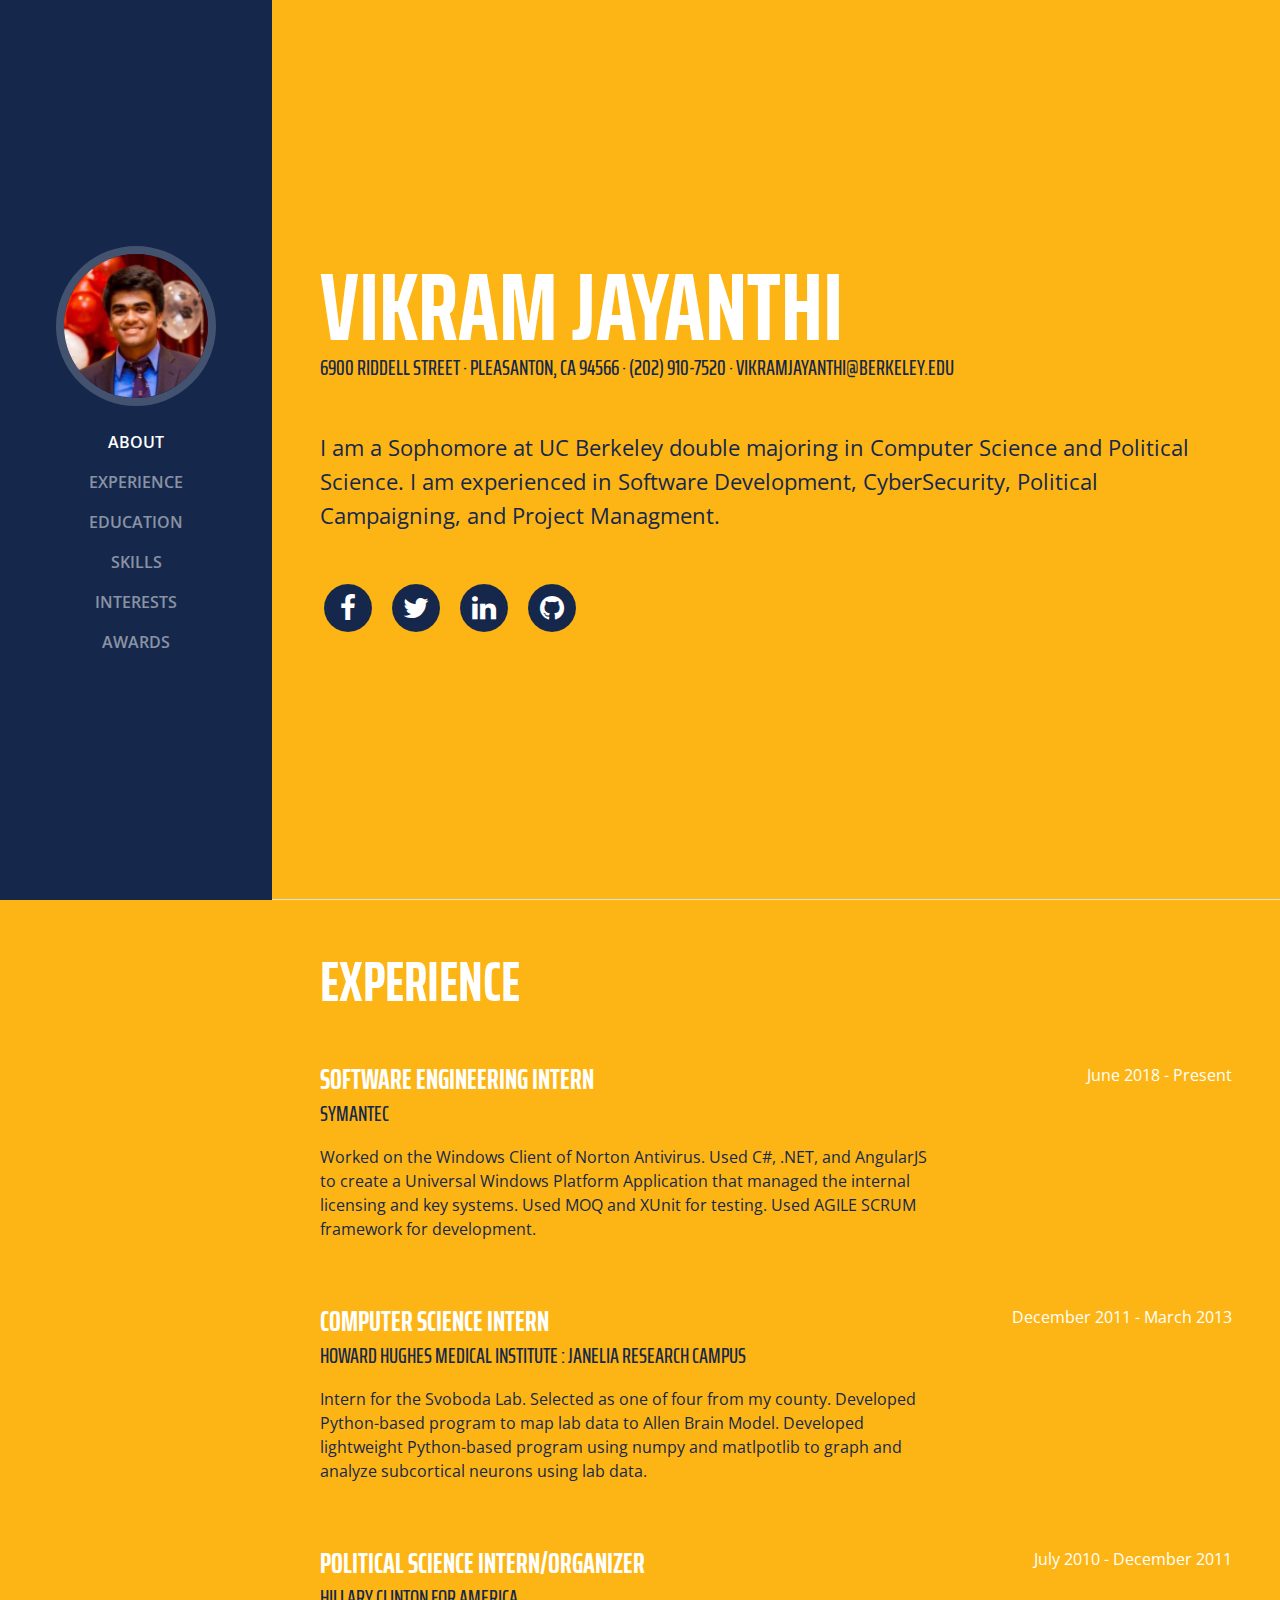
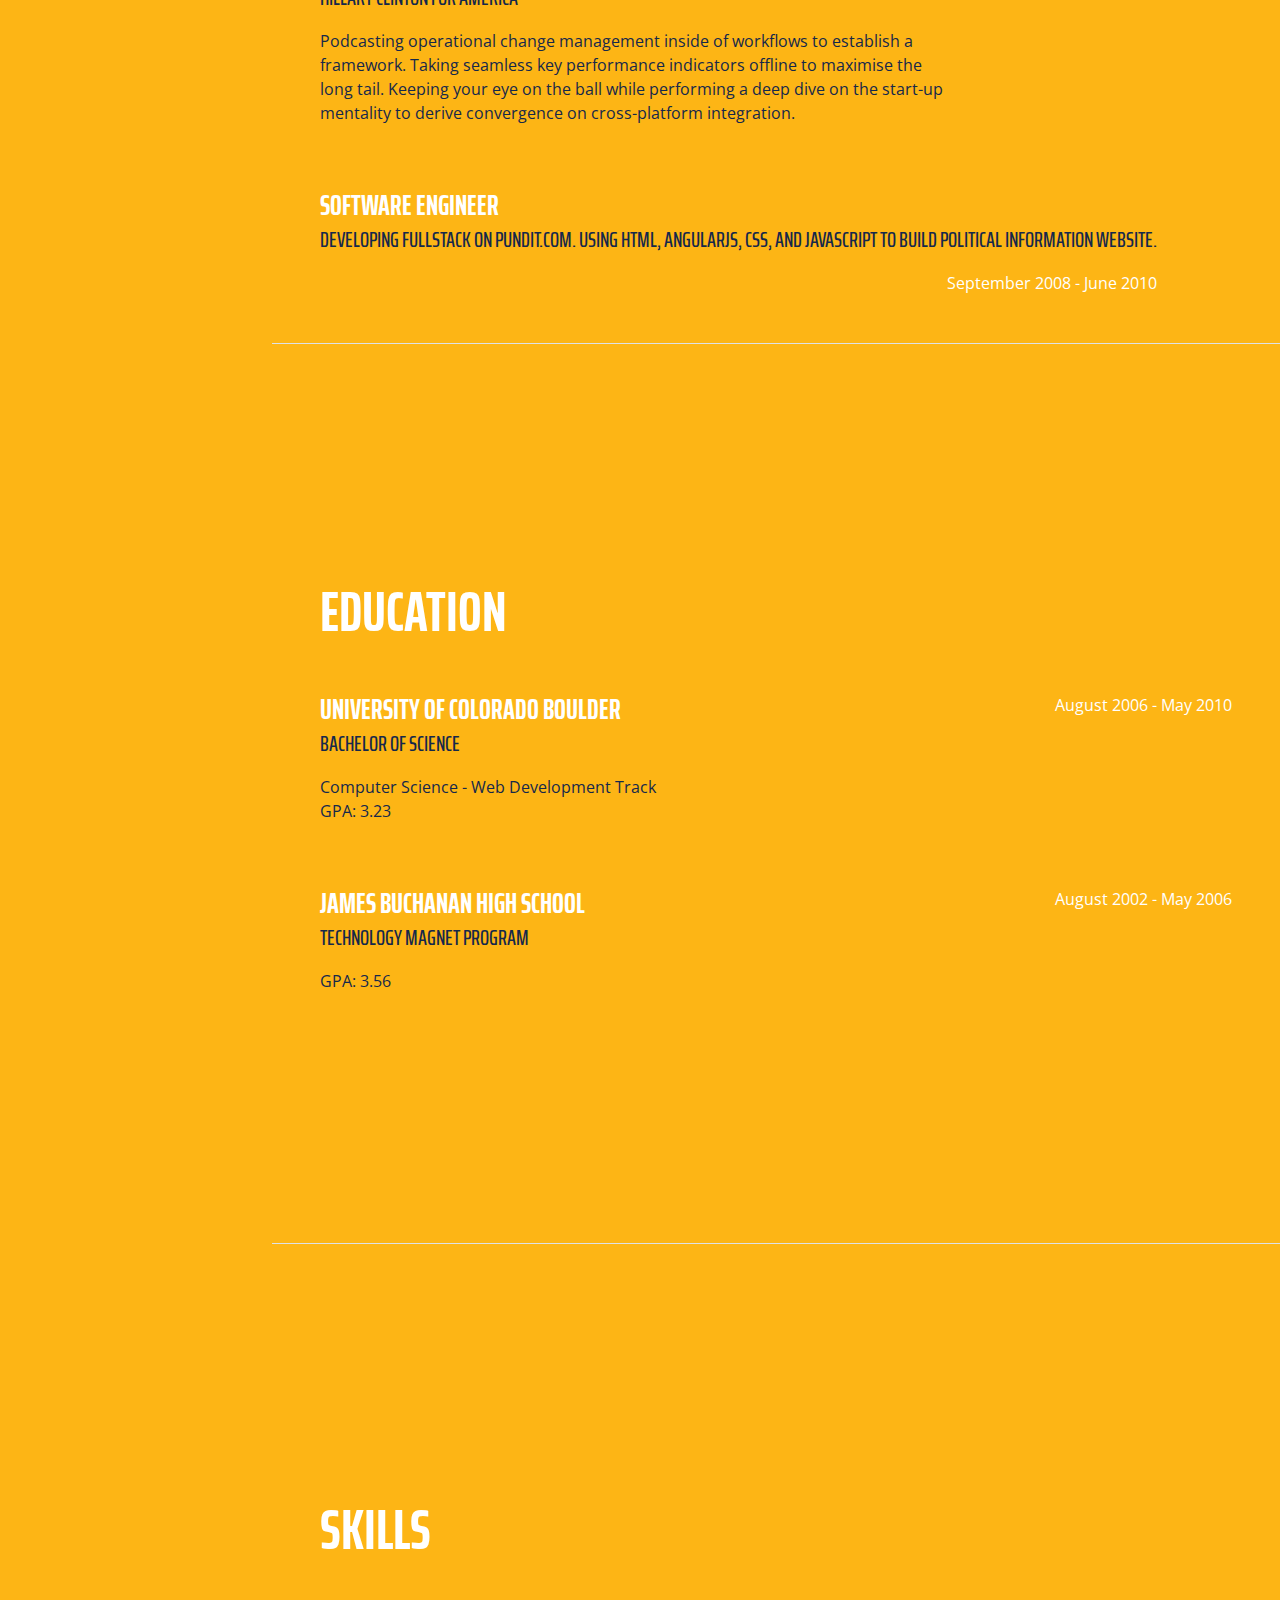
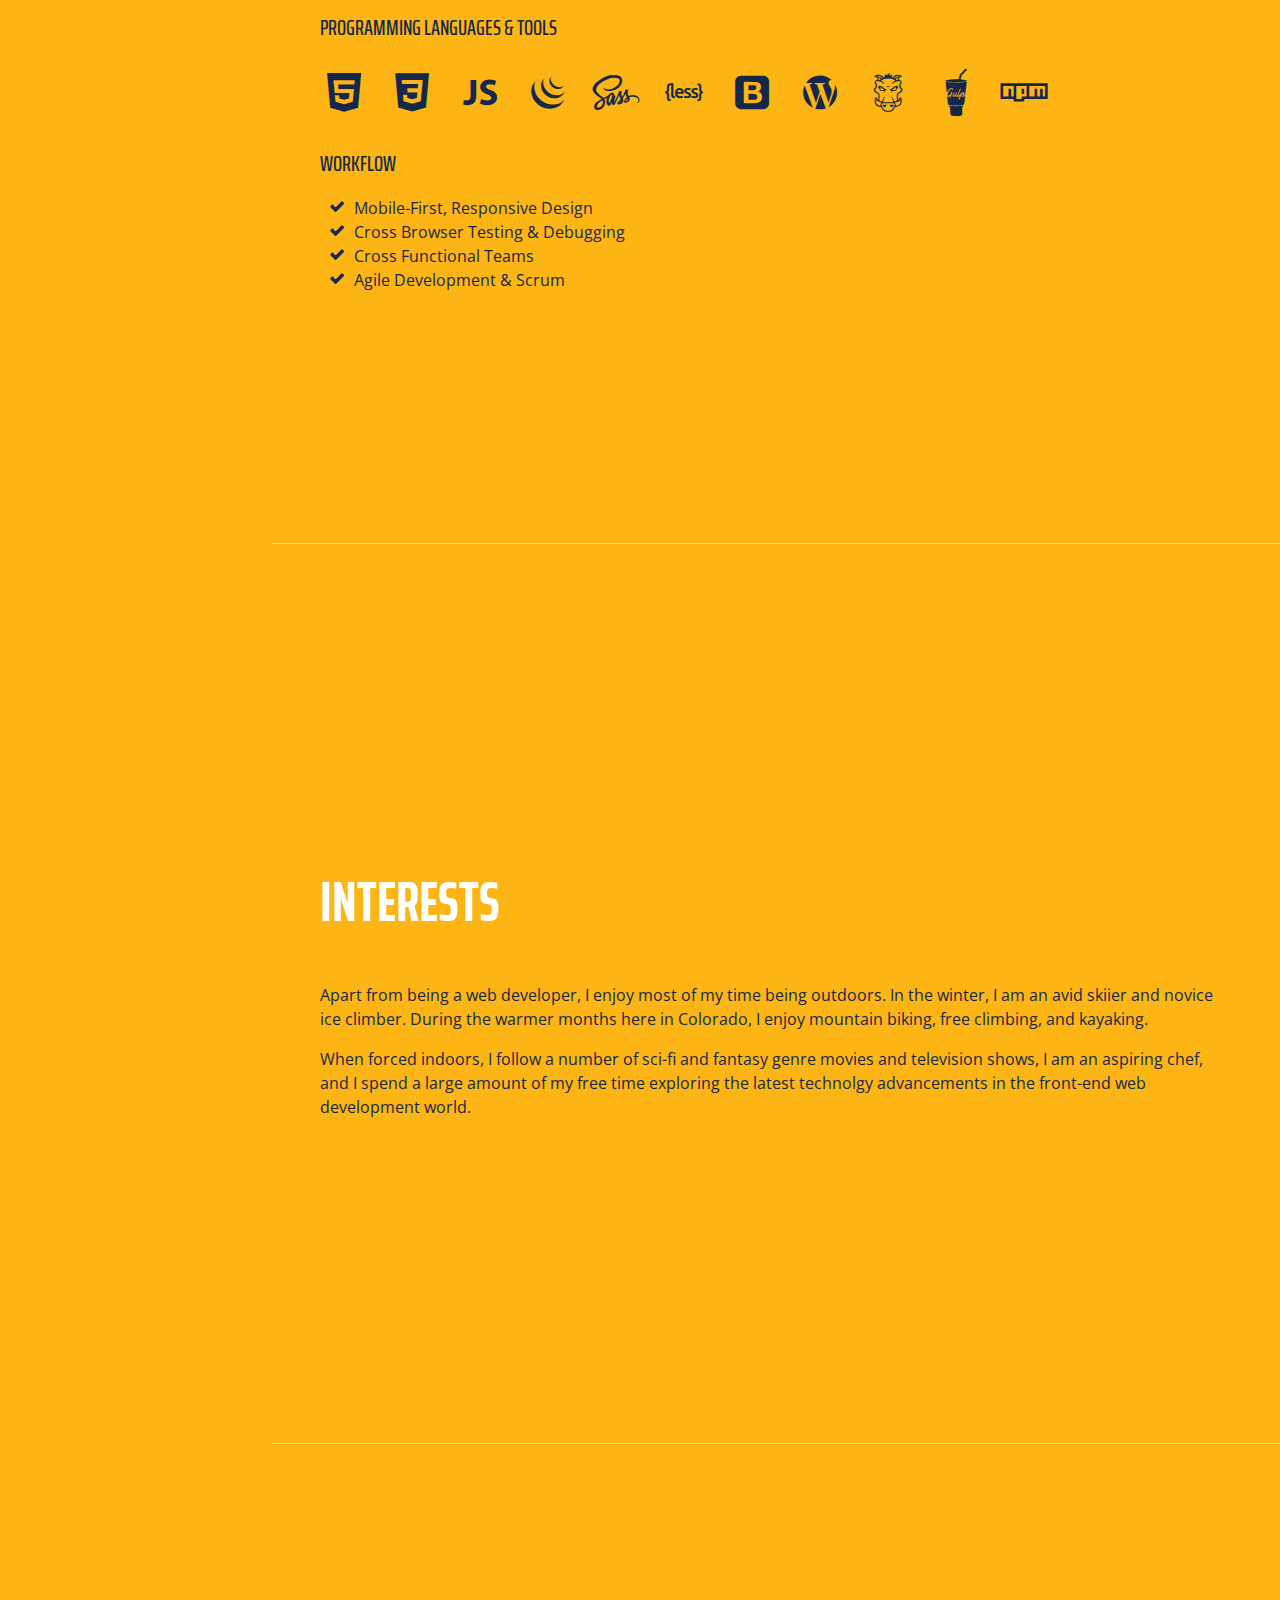
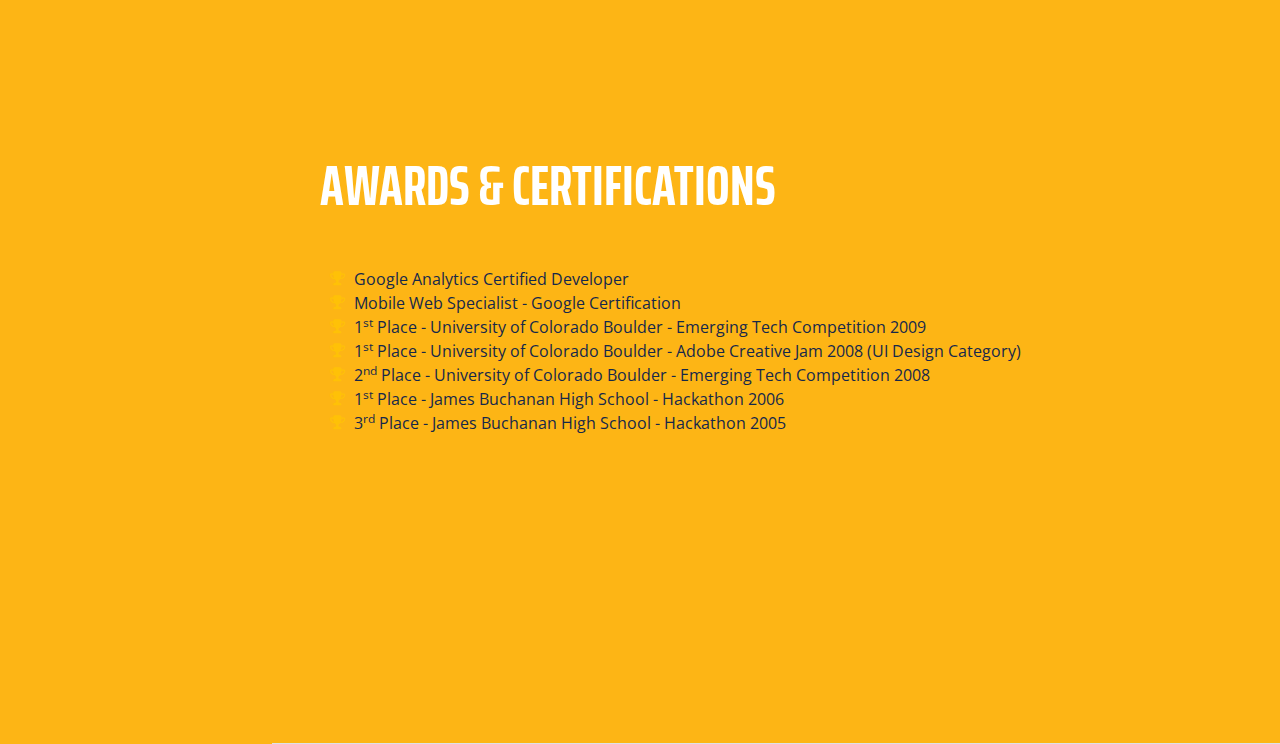
==== index.html @ d1b884f4 "Hello" ====
<!DOCTYPE html>
<html lang="en">

  <head>

    <meta charset="utf-8">
    <meta name="viewport" content="width=device-width, initial-scale=1, shrink-to-fit=no">
    <meta name="description" content="">
    <meta name="author" content="Vikram Jayanthi">

    <title>Vikram's Website!</title>

    <!-- Bootstrap core CSS -->
    <link href="vendor/bootstrap/css/bootstrap.min.css" rel="stylesheet">

    <!-- Custom fonts for this template -->
    <link href="https://fonts.googleapis.com/css?family=Saira+Extra+Condensed:100,200,300,400,500,600,700,800,900" rel="stylesheet">
    <link href="https://fonts.googleapis.com/css?family=Open+Sans:300,300i,400,400i,600,600i,700,700i,800,800i" rel="stylesheet">
    <link href="vendor/font-awesome/css/font-awesome.min.css" rel="stylesheet">
    <link href="vendor/devicons/css/devicons.min.css" rel="stylesheet">
    <link href="vendor/simple-line-icons/css/simple-line-icons.css" rel="stylesheet">

    <!-- Custom styles for this template -->
    <link href="css/resume.min.css" rel="stylesheet">

  </head>

  <body id="page-top">

    <nav class="navbar navbar-expand-lg navbar-dark bg-primary fixed-top" id="sideNav">
      <a class="navbar-brand js-scroll-trigger" href="#page-top">
        <span class="d-block d-lg-none">Start Bootstrap</span>
        <span class="d-none d-lg-block">
          <img class="img-fluid img-profile rounded-circle mx-auto mb-2" src="img/Headshot.jpg" alt="">
        </span>
      </a>
      <button class="navbar-toggler" type="button" data-toggle="collapse" data-target="#navbarSupportedContent" aria-controls="navbarSupportedContent" aria-expanded="false" aria-label="Toggle navigation">
        <span class="navbar-toggler-icon"></span>
      </button>
      <div class="collapse navbar-collapse" id="navbarSupportedContent">
        <ul class="navbar-nav">
          <li class="nav-item">
            <a class="nav-link js-scroll-trigger" href="#about">About</a>
          </li>
          <li class="nav-item">
            <a class="nav-link js-scroll-trigger" href="#experience">Experience</a>
          </li>
          <li class="nav-item">
            <a class="nav-link js-scroll-trigger" href="#education">Education</a>
          </li>
          <li class="nav-item">
            <a class="nav-link js-scroll-trigger" href="#skills">Skills</a>
          </li>
          <li class="nav-item">
            <a class="nav-link js-scroll-trigger" href="#interests">Interests</a>
          </li>
          <li class="nav-item">
            <a class="nav-link js-scroll-trigger" href="#awards">Awards</a>
          </li>
        </ul>
      </div>
    </nav>

    <div class="container-fluid p-0">

      <section class="resume-section p-3 p-lg-5 d-flex d-column" id="about">
        <div class="my-auto">
          <h1 class="mb-0">Vikram
            <span class="text-primary">Jayanthi</span>
          </h1>
          <div class="subheading mb-5">6900 Riddell Street · Pleasanton, CA 94566 · (202) 910-7520 ·
            <a href="mailto:vikramjayanthi@berkeley.edu">vikramjayanthi@berkeley.edu</a>
          </div>
          <p class="mb-5" style = "font-size: 1.4rem">I am a Sophomore at UC Berkeley double majoring in Computer Science and Political Science. I am experienced in Software Development, CyberSecurity, Political Campaigning, and Project Managment.</p>
          <ul class="list-inline list-social-icons mb-0">
            <li class="list-inline-item">
              <a href="#">
                <span class="fa-stack fa-lg">
                  <i class="fa fa-circle fa-stack-2x"></i>
                  <i class="fa fa-facebook fa-stack-1x fa-inverse"></i>
                </span>
              </a>
            </li>
            <li class="list-inline-item">
              <a href="#">
                <span class="fa-stack fa-lg">
                  <i class="fa fa-circle fa-stack-2x"></i>
                  <i class="fa fa-twitter fa-stack-1x fa-inverse"></i>
                </span>
              </a>
            </li>
            <li class="list-inline-item">
              <a href="#">
                <span class="fa-stack fa-lg">
                  <i class="fa fa-circle fa-stack-2x"></i>
                  <i class="fa fa-linkedin fa-stack-1x fa-inverse"></i>
                </span>
              </a>
            </li>
            <li class="list-inline-item">
              <a href="#">
                <span class="fa-stack fa-lg">
                  <i class="fa fa-circle fa-stack-2x"></i>
                  <i class="fa fa-github fa-stack-1x fa-inverse"></i>
                </span>
              </a>
            </li>
          </ul>
        </div>
      </section>

      <section class="resume-section p-3 p-lg-5 d-flex flex-column" id="experience">
        <div class="my-auto">
          <h2 class="mb-5">Experience</h2>

          <div class="resume-item d-flex flex-column flex-md-row mb-5">
            <div class="resume-content mr-auto">
              <h3 class="mb-0">Software Engineering Intern</h3>
              <div class="subheading mb-3">Symantec</div>
              <p>Worked on the Windows Client of Norton Antivirus. Used C#, .NET, and AngularJS to create a Universal Windows Platform Application that managed the internal licensing and key systems. Used MOQ and XUnit for testing. Used AGILE SCRUM framework for development.</p>
            </div>
            <div class="resume-date text-md-right">
              <span class="text-primary">June 2018 - Present</span>
            </div>
          </div>

          <div class="resume-item d-flex flex-column flex-md-row mb-5">
            <div class="resume-content mr-auto">
              <h3 class="mb-0">Computer Science Intern</h3>
              <div class="subheading mb-3">Howard Hughes Medical Institute : Janelia Research Campus</div>
              <p>Intern for the Svoboda Lab. Selected as one of four from my county. Developed Python-based program to map lab data to Allen Brain Model. Developed lightweight Python-based program using numpy and matlpotlib to graph and analyze subcortical neurons using lab data. 
</p>
            </div>
            <div class="resume-date text-md-right">
              <span class="text-primary">December 2011 - March 2013</span>
            </div>
          </div>

          <div class="resume-item d-flex flex-column flex-md-row mb-5">
            <div class="resume-content mr-auto">
              <h3 class="mb-0">Political Science Intern/Organizer</h3>
              <div class="subheading mb-3">Hillary Clinton For America</div>
              <p>Podcasting operational change management inside of workflows to establish a framework. Taking seamless key performance indicators offline to maximise the long tail. Keeping your eye on the ball while performing a deep dive on the start-up mentality to derive convergence on cross-platform integration.</p>
            </div>
            <div class="resume-date text-md-right">
              <span class="text-primary">July 2010 - December 2011</span>
            </div>
          </div>

          <div class="resume-item d-flex flex-column flex-md-row">
            <div class="resume-content mr-auto">
              <h3 class="mb-0">Software Engineer</h3>
              <div class="subheading mb-3">Developing fullstack on pundit.com. Using HTML, AngularJS, CSS, and Javascript to build Political Information website. </p>
            </div>
            <div class="resume-date text-md-right">
              <span class="text-primary">September 2008 - June 2010</span>
            </div>
          </div>

        </div>

      </section>

      <section class="resume-section p-3 p-lg-5 d-flex flex-column" id="education">
        <div class="my-auto">
          <h2 class="mb-5">Education</h2>

          <div class="resume-item d-flex flex-column flex-md-row mb-5">
            <div class="resume-content mr-auto">
              <h3 class="mb-0">University of Colorado Boulder</h3>
              <div class="subheading mb-3">Bachelor of Science</div>
              <div>Computer Science - Web Development Track</div>
              <p>GPA: 3.23</p>
            </div>
            <div class="resume-date text-md-right">
              <span class="text-primary">August 2006 - May 2010</span>
            </div>
          </div>

          <div class="resume-item d-flex flex-column flex-md-row">
            <div class="resume-content mr-auto">
              <h3 class="mb-0">James Buchanan High School</h3>
              <div class="subheading mb-3">Technology Magnet Program</div>
              <p>GPA: 3.56</p>
            </div>
            <div class="resume-date text-md-right">
              <span class="text-primary">August 2002 - May 2006</span>
            </div>
          </div>

        </div>
      </section>

      <section class="resume-section p-3 p-lg-5 d-flex flex-column" id="skills">
        <div class="my-auto">
          <h2 class="mb-5">Skills</h2>

          <div class="subheading mb-3">Programming Languages &amp; Tools</div>
          <ul class="list-inline list-icons">
            <li class="list-inline-item">
              <i class="devicons devicons-html5"></i>
            </li>
            <li class="list-inline-item">
              <i class="devicons devicons-css3"></i>
            </li>
            <li class="list-inline-item">
              <i class="devicons devicons-javascript"></i>
            </li>
            <li class="list-inline-item">
              <i class="devicons devicons-jquery"></i>
            </li>
            <li class="list-inline-item">
              <i class="devicons devicons-sass"></i>
            </li>
            <li class="list-inline-item">
              <i class="devicons devicons-less"></i>
            </li>
            <li class="list-inline-item">
              <i class="devicons devicons-bootstrap"></i>
            </li>
            <li class="list-inline-item">
              <i class="devicons devicons-wordpress"></i>
            </li>
            <li class="list-inline-item">
              <i class="devicons devicons-grunt"></i>
            </li>
            <li class="list-inline-item">
              <i class="devicons devicons-gulp"></i>
            </li>
            <li class="list-inline-item">
              <i class="devicons devicons-npm"></i>
            </li>
          </ul>

          <div class="subheading mb-3">Workflow</div>
          <ul class="fa-ul mb-0">
            <li>
              <i class="fa-li fa fa-check"></i>
              Mobile-First, Responsive Design</li>
            <li>
              <i class="fa-li fa fa-check"></i>
              Cross Browser Testing &amp; Debugging</li>
            <li>
              <i class="fa-li fa fa-check"></i>
              Cross Functional Teams</li>
            <li>
              <i class="fa-li fa fa-check"></i>
              Agile Development &amp; Scrum</li>
          </ul>
        </div>
      </section>

      <section class="resume-section p-3 p-lg-5 d-flex flex-column" id="interests">
        <div class="my-auto">
          <h2 class="mb-5">Interests</h2>
          <p>Apart from being a web developer, I enjoy most of my time being outdoors. In the winter, I am an avid skiier and novice ice climber. During the warmer months here in Colorado, I enjoy mountain biking, free climbing, and kayaking.</p>
          <p class="mb-0">When forced indoors, I follow a number of sci-fi and fantasy genre movies and television shows, I am an aspiring chef, and I spend a large amount of my free time exploring the latest technolgy advancements in the front-end web development world.</p>
        </div>
      </section>

      <section class="resume-section p-3 p-lg-5 d-flex flex-column" id="awards">
        <div class="my-auto">
          <h2 class="mb-5">Awards &amp; Certifications</h2>
          <ul class="fa-ul mb-0">
            <li>
              <i class="fa-li fa fa-trophy text-warning"></i>
              Google Analytics Certified Developer</li>
            <li>
              <i class="fa-li fa fa-trophy text-warning"></i>
              Mobile Web Specialist - Google Certification</li>
            <li>
              <i class="fa-li fa fa-trophy text-warning"></i>
              1<sup>st</sup>
              Place - University of Colorado Boulder - Emerging Tech Competition 2009</li>
            <li>
              <i class="fa-li fa fa-trophy text-warning"></i>
              1<sup>st</sup>
              Place - University of Colorado Boulder - Adobe Creative Jam 2008 (UI Design Category)</li>
            <li>
              <i class="fa-li fa fa-trophy text-warning"></i>
              2<sup>nd</sup>
              Place - University of Colorado Boulder - Emerging Tech Competition 2008</li>
            <li>
            <li>
              <i class="fa-li fa fa-trophy text-warning"></i>
              1<sup>st</sup>
              Place - James Buchanan High School - Hackathon 2006</li>
            <li>
              <i class="fa-li fa fa-trophy text-warning"></i>
              3<sup>rd</sup>
              Place - James Buchanan High School - Hackathon 2005</li>
          </ul>
        </div>
      </section>

    </div>

    <!-- Bootstrap core JavaScript -->
    <script src="vendor/jquery/jquery.min.js"></script>
    <script src="vendor/bootstrap/js/bootstrap.bundle.min.js"></script>

    <!-- Plugin JavaScript -->
    <script src="vendor/jquery-easing/jquery.easing.min.js"></script>

    <!-- Custom scripts for this template -->
    <script src="js/resume.min.js"></script>

  </body>

</html>
---- vendor/devicons/css/devicons.min.css ----
/*!
 *  Devicons 1.8.0 made by Theodore Vorillas / http://vorillaz.com 
 */
@font-face{font-family:devicons;src:url(../fonts/devicons.eot?xqxft6);src:url(../fonts/devicons.eot?#iefixxqxft6) format("embedded-opentype"),url(../fonts/devicons.woff?xqxft6) format("woff"),url(../fonts/devicons.ttf?xqxft6) format("truetype"),url(../fonts/devicons.svg?xqxft6#devicons) format("svg");font-weight:400;font-style:normal}.devicons{font-family:devicons;speak:none;font-style:normal;font-weight:400;font-variant:normal;text-transform:none;line-height:1;-webkit-font-smoothing:antialiased;-moz-osx-font-smoothing:grayscale}.devicons-git:before{content:"\e602"}.devicons-git_compare:before{content:"\e628"}.devicons-git_branch:before{content:"\e625"}.devicons-git_commit:before{content:"\e629"}.devicons-git_pull_request:before{content:"\e626"}.devicons-git_merge:before{content:"\e627"}.devicons-bitbucket:before{content:"\e603"}.devicons-github_alt:before{content:"\e608"}.devicons-github_badge:before{content:"\e609"}.devicons-github:before{content:"\e60a"}.devicons-github_full:before{content:"\e617"}.devicons-java:before{content:"\e638"}.devicons-ruby:before{content:"\e639"}.devicons-scala:before{content:"\e637"}.devicons-python:before{content:"\e63c"}.devicons-go:before{content:"\e624"}.devicons-ruby_on_rails:before{content:"\e63b"}.devicons-django:before{content:"\e61d"}.devicons-markdown:before{content:"\e63e"}.devicons-php:before{content:"\e63d"}.devicons-mysql:before{content:"\e604"}.devicons-streamline:before{content:"\e605"}.devicons-database:before{content:"\e606"}.devicons-laravel:before{content:"\e63f"}.devicons-javascript:before{content:"\e64e"}.devicons-angular:before{content:"\e653"}.devicons-backbone:before{content:"\e652"}.devicons-coffeescript:before{content:"\e651"}.devicons-jquery:before{content:"\e650"}.devicons-modernizr:before{content:"\e620"}.devicons-jquery_ui:before{content:"\e654"}.devicons-ember:before{content:"\e61b"}.devicons-dojo:before{content:"\e61c"}.devicons-nodejs:before{content:"\e619"}.devicons-nodejs_small:before{content:"\e618"}.devicons-javascript_shield:before{content:"\e64f"}.devicons-bootstrap:before{content:"\e647"}.devicons-sass:before{content:"\e64b"}.devicons-css3_full:before{content:"\e64a"}.devicons-css3:before{content:"\e649"}.devicons-html5:before{content:"\e636"}.devicons-html5_multimedia:before{content:"\e632"}.devicons-html5_device_access:before{content:"\e633"}.devicons-html5_3d_effects:before{content:"\e635"}.devicons-html5_connectivity:before{content:"\e634"}.devicons-ghost_small:before{content:"\e614"}.devicons-ghost:before{content:"\e61f"}.devicons-magento:before{content:"\e640"}.devicons-joomla:before{content:"\e641"}.devicons-jekyll_small:before{content:"\e60d"}.devicons-drupal:before{content:"\e642"}.devicons-wordpress:before{content:"\e60b"}.devicons-grunt:before{content:"\e64c"}.devicons-bower:before{content:"\e64d"}.devicons-npm:before{content:"\e61e"}.devicons-yahoo_small:before{content:"\e62b"}.devicons-yahoo:before{content:"\e615"}.devicons-bing_small:before{content:"\e600"}.devicons-windows:before{content:"\e60f"}.devicons-linux:before{content:"\e612"}.devicons-ubuntu:before{content:"\e63a"}.devicons-android:before{content:"\e60e"}.devicons-apple:before{content:"\e611"}.devicons-appstore:before{content:"\e613"}.devicons-phonegap:before{content:"\e630"}.devicons-blackberry:before{content:"\e623"}.devicons-stackoverflow:before{content:"\e610"}.devicons-techcrunch:before{content:"\e62c"}.devicons-codrops:before{content:"\e62f"}.devicons-css_tricks:before{content:"\e601"}.devicons-smashing_magazine:before{content:"\e62d"}.devicons-netmagazine:before{content:"\e62e"}.devicons-codepen:before{content:"\e616"}.devicons-cssdeck:before{content:"\e62a"}.devicons-hackernews:before{content:"\e61a"}.devicons-dropbox:before{content:"\e607"}.devicons-google_drive:before{content:"\e631"}.devicons-visualstudio:before{content:"\e60c"}.devicons-unity_small:before{content:"\e621"}.devicons-raspberry_pi:before{content:"\e622"}.devicons-chrome:before{content:"\e643"}.devicons-ie:before{content:"\e644"}.devicons-firefox:before{content:"\e645"}.devicons-opera:before{content:"\e646"}.devicons-safari:before{content:"\e648"}.devicons-swift:before{content:"\e655"}.devicons-symfony:before{content:"\e656"}.devicons-symfony_badge:before{content:"\e657"}.devicons-less:before{content:"\e658"}.devicons-stylus:before{content:"\e659"}.devicons-trello:before{content:"\e65a"}.devicons-atlassian:before{content:"\e65b"}.devicons-jira:before{content:"\e65c"}.devicons-envato:before{content:"\e65d"}.devicons-snap_svg:before{content:"\e65e"}.devicons-raphael:before{content:"\e65f"}.devicons-google_analytics:before{content:"\e660"}.devicons-compass:before{content:"\e661"}.devicons-onedrive:before{content:"\e662"}.devicons-gulp:before{content:"\e663"}.devicons-atom:before{content:"\e664"}.devicons-cisco:before{content:"\e665"}.devicons-nancy:before{content:"\e666"}.devicons-clojure:before{content:"\e668"}.devicons-clojure_alt:before{content:"\e66a"}.devicons-perl:before{content:"\e669"}.devicons-celluloid:before{content:"\e66b"}.devicons-w3c:before{content:"\e66c"}.devicons-redis:before{content:"\e66d"}.devicons-postgresql:before{content:"\e66e"}.devicons-webplatform:before{content:"\e66f"}.devicons-jenkins:before{content:"\e667"}.devicons-requirejs:before{content:"\e670"}.devicons-opensource:before{content:"\e671"}.devicons-typo3:before{content:"\e672"}.devicons-uikit:before{content:"\e673"}.devicons-doctrine:before{content:"\e674"}.devicons-groovy:before{content:"\e675"}.devicons-nginx:before{content:"\e676"}.devicons-haskell:before{content:"\e677"}.devicons-zend:before{content:"\e678"}.devicons-gnu:before{content:"\e679"}.devicons-yeoman:before{content:"\e67a"}.devicons-heroku:before{content:"\e67b"}.devicons-debian:before{content:"\e67d"}.devicons-travis:before{content:"\e67e"}.devicons-dotnet:before{content:"\e67f"}.devicons-codeigniter:before{content:"\e680"}.devicons-javascript_badge:before{content:"\e681"}.devicons-yii:before{content:"\e682"}.devicons-msql_server:before{content:"\e67c"}.devicons-composer:before{content:"\e683"}.devicons-krakenjs_badge:before{content:"\e684"}.devicons-krakenjs:before{content:"\e685"}.devicons-mozilla:before{content:"\e686"}.devicons-firebase:before{content:"\e687"}.devicons-sizzlejs:before{content:"\e688"}.devicons-creativecommons:before{content:"\e689"}.devicons-creativecommons_badge:before{content:"\e68a"}.devicons-mitlicence:before{content:"\e68b"}.devicons-senchatouch:before{content:"\e68c"}.devicons-bugsense:before{content:"\e68d"}.devicons-extjs:before{content:"\e68e"}.devicons-mootools_badge:before{content:"\e68f"}.devicons-mootools:before{content:"\e690"}.devicons-ruby_rough:before{content:"\e691"}.devicons-komodo:before{content:"\e692"}.devicons-coda:before{content:"\e693"}.devicons-bintray:before{content:"\e694"}.devicons-terminal:before{content:"\e695"}.devicons-code:before{content:"\e696"}.devicons-responsive:before{content:"\e697"}.devicons-dart:before{content:"\e698"}.devicons-aptana:before{content:"\e699"}.devicons-mailchimp:before{content:"\e69a"}.devicons-netbeans:before{content:"\e69b"}.devicons-dreamweaver:before{content:"\e69c"}.devicons-brackets:before{content:"\e69d"}.devicons-eclipse:before{content:"\e69e"}.devicons-cloud9:before{content:"\e69f"}.devicons-scrum:before{content:"\e6a0"}.devicons-prolog:before{content:"\e6a1"}.devicons-terminal_badge:before{content:"\e6a2"}.devicons-code_badge:before{content:"\e6a3"}.devicons-mongodb:before{content:"\e6a4"}.devicons-meteor:before{content:"\e6a5"}.devicons-meteorfull:before{content:"\e6a6"}.devicons-fsharp:before{content:"\e6a7"}.devicons-rust:before{content:"\e6a8"}.devicons-ionic:before{content:"\e6a9"}.devicons-sublime:before{content:"\e6aa"}.devicons-appcelerator:before{content:"\e6ab"}.devicons-asterisk:before{content:"\e6ac"}.devicons-aws:before{content:"\e6ad"}.devicons-digital-ocean:before{content:"\e6ae"}.devicons-dlang:before{content:"\e6af"}.devicons-docker:before{content:"\e6b0"}.devicons-erlang:before{content:"\e6b1"}.devicons-google-cloud-platform:before{content:"\e6b2"}.devicons-grails:before{content:"\e6b3"}.devicons-illustrator:before{content:"\e6b4"}.devicons-intellij:before{content:"\e6b5"}.devicons-materializecss:before{content:"\e6b6"}.devicons-openshift:before{content:"\e6b7"}.devicons-photoshop:before{content:"\e6b8"}.devicons-rackspace:before{content:"\e6b9"}.devicons-react:before{content:"\e6ba"}.devicons-redhat:before{content:"\e6bb"}.devicons-scriptcs:before{content:"\e6bc"}.devicons-sqllite:before{content:"\e6c4"}.devicons-vim:before{content:"\e6c5"}
---- vendor/simple-line-icons/css/simple-line-icons.css ----
@font-face {
  font-family: 'simple-line-icons';
  src: url('../fonts/Simple-Line-Icons.eot?v=2.4.0');
  src: url('../fonts/Simple-Line-Icons.eot?v=2.4.0#iefix') format('embedded-opentype'), url('../fonts/Simple-Line-Icons.woff2?v=2.4.0') format('woff2'), url('../fonts/Simple-Line-Icons.ttf?v=2.4.0') format('truetype'), url('../fonts/Simple-Line-Icons.woff?v=2.4.0') format('woff'), url('../fonts/Simple-Line-Icons.svg?v=2.4.0#simple-line-icons') format('svg');
  font-weight: normal;
  font-style: normal;
}
/*
 Use the following CSS code if you want to have a class per icon.
 Instead of a list of all class selectors, you can use the generic [class*="icon-"] selector, but it's slower:
*/
.icon-user,
.icon-people,
.icon-user-female,
.icon-user-follow,
.icon-user-following,
.icon-user-unfollow,
.icon-login,
.icon-logout,
.icon-emotsmile,
.icon-phone,
.icon-call-end,
.icon-call-in,
.icon-call-out,
.icon-map,
.icon-location-pin,
.icon-direction,
.icon-directions,
.icon-compass,
.icon-layers,
.icon-menu,
.icon-list,
.icon-options-vertical,
.icon-options,
.icon-arrow-down,
.icon-arrow-left,
.icon-arrow-right,
.icon-arrow-up,
.icon-arrow-up-circle,
.icon-arrow-left-circle,
.icon-arrow-right-circle,
.icon-arrow-down-circle,
.icon-check,
.icon-clock,
.icon-plus,
.icon-minus,
.icon-close,
.icon-event,
.icon-exclamation,
.icon-organization,
.icon-trophy,
.icon-screen-smartphone,
.icon-screen-desktop,
.icon-plane,
.icon-notebook,
.icon-mustache,
.icon-mouse,
.icon-magnet,
.icon-energy,
.icon-disc,
.icon-cursor,
.icon-cursor-move,
.icon-crop,
.icon-chemistry,
.icon-speedometer,
.icon-shield,
.icon-screen-tablet,
.icon-magic-wand,
.icon-hourglass,
.icon-graduation,
.icon-ghost,
.icon-game-controller,
.icon-fire,
.icon-eyeglass,
.icon-envelope-open,
.icon-envelope-letter,
.icon-bell,
.icon-badge,
.icon-anchor,
.icon-wallet,
.icon-vector,
.icon-speech,
.icon-puzzle,
.icon-printer,
.icon-present,
.icon-playlist,
.icon-pin,
.icon-picture,
.icon-handbag,
.icon-globe-alt,
.icon-globe,
.icon-folder-alt,
.icon-folder,
.icon-film,
.icon-feed,
.icon-drop,
.icon-drawer,
.icon-docs,
.icon-doc,
.icon-diamond,
.icon-cup,
.icon-calculator,
.icon-bubbles,
.icon-briefcase,
.icon-book-open,
.icon-basket-loaded,
.icon-basket,
.icon-bag,
.icon-action-undo,
.icon-action-redo,
.icon-wrench,
.icon-umbrella,
.icon-trash,
.icon-tag,
.icon-support,
.icon-frame,
.icon-size-fullscreen,
.icon-size-actual,
.icon-shuffle,
.icon-share-alt,
.icon-share,
.icon-rocket,
.icon-question,
.icon-pie-chart,
.icon-pencil,
.icon-note,
.icon-loop,
.icon-home,
.icon-grid,
.icon-graph,
.icon-microphone,
.icon-music-tone-alt,
.icon-music-tone,
.icon-earphones-alt,
.icon-earphones,
.icon-equalizer,
.icon-like,
.icon-dislike,
.icon-control-start,
.icon-control-rewind,
.icon-control-play,
.icon-control-pause,
.icon-control-forward,
.icon-control-end,
.icon-volume-1,
.icon-volume-2,
.icon-volume-off,
.icon-calendar,
.icon-bulb,
.icon-chart,
.icon-ban,
.icon-bubble,
.icon-camrecorder,
.icon-camera,
.icon-cloud-download,
.icon-cloud-upload,
.icon-envelope,
.icon-eye,
.icon-flag,
.icon-heart,
.icon-info,
.icon-key,
.icon-link,
.icon-lock,
.icon-lock-open,
.icon-magnifier,
.icon-magnifier-add,
.icon-magnifier-remove,
.icon-paper-clip,
.icon-paper-plane,
.icon-power,
.icon-refresh,
.icon-reload,
.icon-settings,
.icon-star,
.icon-symbol-female,
.icon-symbol-male,
.icon-target,
.icon-credit-card,
.icon-paypal,
.icon-social-tumblr,
.icon-social-twitter,
.icon-social-facebook,
.icon-social-instagram,
.icon-social-linkedin,
.icon-social-pinterest,
.icon-social-github,
.icon-social-google,
.icon-social-reddit,
.icon-social-skype,
.icon-social-dribbble,
.icon-social-behance,
.icon-social-foursqare,
.icon-social-soundcloud,
.icon-social-spotify,
.icon-social-stumbleupon,
.icon-social-youtube,
.icon-social-dropbox,
.icon-social-vkontakte,
.icon-social-steam {
  font-family: 'simple-line-icons';
  speak: none;
  font-style: normal;
  font-weight: normal;
  font-variant: normal;
  text-transform: none;
  line-height: 1;
  /* Better Font Rendering =========== */
  -webkit-font-smoothing: antialiased;
  -moz-osx-font-smoothing: grayscale;
}
.icon-user:before {
  content: "\e005";
}
.icon-people:before {
  content: "\e001";
}
.icon-user-female:before {
  content: "\e000";
}
.icon-user-follow:before {
  content: "\e002";
}
.icon-user-following:before {
  content: "\e003";
}
.icon-user-unfollow:before {
  content: "\e004";
}
.icon-login:before {
  content: "\e066";
}
.icon-logout:before {
  content: "\e065";
}
.icon-emotsmile:before {
  content: "\e021";
}
.icon-phone:before {
  content: "\e600";
}
.icon-call-end:before {
  content: "\e048";
}
.icon-call-in:before {
  content: "\e047";
}
.icon-call-out:before {
  content: "\e046";
}
.icon-map:before {
  content: "\e033";
}
.icon-location-pin:before {
  content: "\e096";
}
.icon-direction:before {
  content: "\e042";
}
.icon-directions:before {
  content: "\e041";
}
.icon-compass:before {
  content: "\e045";
}
.icon-layers:before {
  content: "\e034";
}
.icon-menu:before {
  content: "\e601";
}
.icon-list:before {
  content: "\e067";
}
.icon-options-vertical:before {
  content: "\e602";
}
.icon-options:before {
  content: "\e603";
}
.icon-arrow-down:before {
  content: "\e604";
}
.icon-arrow-left:before {
  content: "\e605";
}
.icon-arrow-right:before {
  content: "\e606";
}
.icon-arrow-up:before {
  content: "\e607";
}
.icon-arrow-up-circle:before {
  content: "\e078";
}
.icon-arrow-left-circle:before {
  content: "\e07a";
}
.icon-arrow-right-circle:before {
  content: "\e079";
}
.icon-arrow-down-circle:before {
  content: "\e07b";
}
.icon-check:before {
  content: "\e080";
}
.icon-clock:before {
  content: "\e081";
}
.icon-plus:before {
  content: "\e095";
}
.icon-minus:before {
  content: "\e615";
}
.icon-close:before {
  content: "\e082";
}
.icon-event:before {
  content: "\e619";
}
.icon-exclamation:before {
  content: "\e617";
}
.icon-organization:before {
  content: "\e616";
}
.icon-trophy:before {
  content: "\e006";
}
.icon-screen-smartphone:before {
  content: "\e010";
}
.icon-screen-desktop:before {
  content: "\e011";
}
.icon-plane:before {
  content: "\e012";
}
.icon-notebook:before {
  content: "\e013";
}
.icon-mustache:before {
  content: "\e014";
}
.icon-mouse:before {
  content: "\e015";
}
.icon-magnet:before {
  content: "\e016";
}
.icon-energy:before {
  content: "\e020";
}
.icon-disc:before {
  content: "\e022";
}
.icon-cursor:before {
  content: "\e06e";
}
.icon-cursor-move:before {
  content: "\e023";
}
.icon-crop:before {
  content: "\e024";
}
.icon-chemistry:before {
  content: "\e026";
}
.icon-speedometer:before {
  content: "\e007";
}
.icon-shield:before {
  content: "\e00e";
}
.icon-screen-tablet:before {
  content: "\e00f";
}
.icon-magic-wand:before {
  content: "\e017";
}
.icon-hourglass:before {
  content: "\e018";
}
.icon-graduation:before {
  content: "\e019";
}
.icon-ghost:before {
  content: "\e01a";
}
.icon-game-controller:before {
  content: "\e01b";
}
.icon-fire:before {
  content: "\e01c";
}
.icon-eyeglass:before {
  content: "\e01d";
}
.icon-envelope-open:before {
  content: "\e01e";
}
.icon-envelope-letter:before {
  content: "\e01f";
}
.icon-bell:before {
  content: "\e027";
}
.icon-badge:before {
  content: "\e028";
}
.icon-anchor:before {
  content: "\e029";
}
.icon-wallet:before {
  content: "\e02a";
}
.icon-vector:before {
  content: "\e02b";
}
.icon-speech:before {
  content: "\e02c";
}
.icon-puzzle:before {
  content: "\e02d";
}
.icon-printer:before {
  content: "\e02e";
}
.icon-present:before {
  content: "\e02f";
}
.icon-playlist:before {
  content: "\e030";
}
.icon-pin:before {
  content: "\e031";
}
.icon-picture:before {
  content: "\e032";
}
.icon-handbag:before {
  content: "\e035";
}
.icon-globe-alt:before {
  content: "\e036";
}
.icon-globe:before {
  content: "\e037";
}
.icon-folder-alt:before {
  content: "\e039";
}
.icon-folder:before {
  content: "\e089";
}
.icon-film:before {
  content: "\e03a";
}
.icon-feed:before {
  content: "\e03b";
}
.icon-drop:before {
  content: "\e03e";
}
.icon-drawer:before {
  content: "\e03f";
}
.icon-docs:before {
  content: "\e040";
}
.icon-doc:before {
  content: "\e085";
}
.icon-diamond:before {
  content: "\e043";
}
.icon-cup:before {
  content: "\e044";
}
.icon-calculator:before {
  content: "\e049";
}
.icon-bubbles:before {
  content: "\e04a";
}
.icon-briefcase:before {
  content: "\e04b";
}
.icon-book-open:before {
  content: "\e04c";
}
.icon-basket-loaded:before {
  content: "\e04d";
}
.icon-basket:before {
  content: "\e04e";
}
.icon-bag:before {
  content: "\e04f";
}
.icon-action-undo:before {
  content: "\e050";
}
.icon-action-redo:before {
  content: "\e051";
}
.icon-wrench:before {
  content: "\e052";
}
.icon-umbrella:before {
  content: "\e053";
}
.icon-trash:before {
  content: "\e054";
}
.icon-tag:before {
  content: "\e055";
}
.icon-support:before {
  content: "\e056";
}
.icon-frame:before {
  content: "\e038";
}
.icon-size-fullscreen:before {
  content: "\e057";
}
.icon-size-actual:before {
  content: "\e058";
}
.icon-shuffle:before {
  content: "\e059";
}
.icon-share-alt:before {
  content: "\e05a";
}
.icon-share:before {
  content: "\e05b";
}
.icon-rocket:before {
  content: "\e05c";
}
.icon-question:before {
  content: "\e05d";
}
.icon-pie-chart:before {
  content: "\e05e";
}
.icon-pencil:before {
  content: "\e05f";
}
.icon-note:before {
  content: "\e060";
}
.icon-loop:before {
  content: "\e064";
}
.icon-home:before {
  content: "\e069";
}
.icon-grid:before {
  content: "\e06a";
}
.icon-graph:before {
  content: "\e06b";
}
.icon-microphone:before {
  content: "\e063";
}
.icon-music-tone-alt:before {
  content: "\e061";
}
.icon-music-tone:before {
  content: "\e062";
}
.icon-earphones-alt:before {
  content: "\e03c";
}
.icon-earphones:before {
  content: "\e03d";
}
.icon-equalizer:before {
  content: "\e06c";
}
.icon-like:before {
  content: "\e068";
}
.icon-dislike:before {
  content: "\e06d";
}
.icon-control-start:before {
  content: "\e06f";
}
.icon-control-rewind:before {
  content: "\e070";
}
.icon-control-play:before {
  content: "\e071";
}
.icon-control-pause:before {
  content: "\e072";
}
.icon-control-forward:before {
  content: "\e073";
}
.icon-control-end:before {
  content: "\e074";
}
.icon-volume-1:before {
  content: "\e09f";
}
.icon-volume-2:before {
  content: "\e0a0";
}
.icon-volume-off:before {
  content: "\e0a1";
}
.icon-calendar:before {
  content: "\e075";
}
.icon-bulb:before {
  content: "\e076";
}
.icon-chart:before {
  content: "\e077";
}
.icon-ban:before {
  content: "\e07c";
}
.icon-bubble:before {
  content: "\e07d";
}
.icon-camrecorder:before {
  content: "\e07e";
}
.icon-camera:before {
  content: "\e07f";
}
.icon-cloud-download:before {
  content: "\e083";
}
.icon-cloud-upload:before {
  content: "\e084";
}
.icon-envelope:before {
  content: "\e086";
}
.icon-eye:before {
  content: "\e087";
}
.icon-flag:before {
  content: "\e088";
}
.icon-heart:before {
  content: "\e08a";
}
.icon-info:before {
  content: "\e08b";
}
.icon-key:before {
  content: "\e08c";
}
.icon-link:before {
  content: "\e08d";
}
.icon-lock:before {
  content: "\e08e";
}
.icon-lock-open:before {
  content: "\e08f";
}
.icon-magnifier:before {
  content: "\e090";
}
.icon-magnifier-add:before {
  content: "\e091";
}
.icon-magnifier-remove:before {
  content: "\e092";
}
.icon-paper-clip:before {
  content: "\e093";
}
.icon-paper-plane:before {
  content: "\e094";
}
.icon-power:before {
  content: "\e097";
}
.icon-refresh:before {
  content: "\e098";
}
.icon-reload:before {
  content: "\e099";
}
.icon-settings:before {
  content: "\e09a";
}
.icon-star:before {
  content: "\e09b";
}
.icon-symbol-female:before {
  content: "\e09c";
}
.icon-symbol-male:before {
  content: "\e09d";
}
.icon-target:before {
  content: "\e09e";
}
.icon-credit-card:before {
  content: "\e025";
}
.icon-paypal:before {
  content: "\e608";
}
.icon-social-tumblr:before {
  content: "\e00a";
}
.icon-social-twitter:before {
  content: "\e009";
}
.icon-social-facebook:before {
  content: "\e00b";
}
.icon-social-instagram:before {
  content: "\e609";
}
.icon-social-linkedin:before {
  content: "\e60a";
}
.icon-social-pinterest:before {
  content: "\e60b";
}
.icon-social-github:before {
  content: "\e60c";
}
.icon-social-google:before {
  content: "\e60d";
}
.icon-social-reddit:before {
  content: "\e60e";
}
.icon-social-skype:before {
  content: "\e60f";
}
.icon-social-dribbble:before {
  content: "\e00d";
}
.icon-social-behance:before {
  content: "\e610";
}
.icon-social-foursqare:before {
  content: "\e611";
}
.icon-social-soundcloud:before {
  content: "\e612";
}
.icon-social-spotify:before {
  content: "\e613";
}
.icon-social-stumbleupon:before {
  content: "\e614";
}
.icon-social-youtube:before {
  content: "\e008";
}
.icon-social-dropbox:before {
  content: "\e00c";
}
.icon-social-vkontakte:before {
  content: "\e618";
}
.icon-social-steam:before {
  content: "\e620";
}
---- css/resume.min.css ----
body{font-family:'Open Sans',serif;padding-top:54px;background-color: #FDB515 ;color:#15284B}@media (min-width:992px){body{padding-top:0;padding-left:17rem}}h1,h2,h3,h4,h5,h6{font-family:'Saira Extra Condensed',serif;font-weight:700;text-transform:uppercase;color:#FFF}h1{font-size:6rem;line-height:5.5rem}h2{font-size:3.5rem}.subheading{text-transform:uppercase;font-weight:500;font-family:'Saira Extra Condensed',serif;font-size:1.35rem}.list-social-icons a{color:#15284B}.list-social-icons a:hover{color:#FFF}.list-social-icons a .fa-lg{font-size:1.75rem}.list-icons{font-size:3rem}.list-icons .list-inline-item i:hover{color:#bd5d38}#sideNav .navbar-nav .nav-item .nav-link{font-weight:600;text-transform:uppercase}@media (min-width:992px){#sideNav{text-align:center;position:fixed;top:0;left:0;display:flex;flex-direction:column;width:17rem;height:100vh}#sideNav .navbar-brand{display:flex;margin:auto auto 0;padding:.5rem}#sideNav .navbar-brand .img-profile{max-width:10rem;max-height:10rem;border:.5rem solid rgba(255,255,255,.2)}#sideNav .navbar-collapse{display:flex;align-items:flex-start;flex-grow:0;width:100%;margin-bottom:auto}#sideNav .navbar-collapse .navbar-nav{flex-direction:column;width:100%}#sideNav .navbar-collapse .navbar-nav .nav-item{display:block}#sideNav .navbar-collapse .navbar-nav .nav-item .nav-link{display:block}}section.resume-section{border-bottom:1px solid #dee2e6;padding-top:5rem!important;padding-bottom:5rem!important}section.resume-section .resume-item .resume-date{min-width:none}@media (min-width:768px){section.resume-section{min-height:100vh}section.resume-section .resume-item .resume-date{min-width:18rem}}@media (min-width:992px){section.resume-section{padding-top:3rem!important;padding-bottom:3rem!important}}.bg-primary{background-color:#15284B!important}.text-primary{color:#FFF!important}a{color:#15284B}a:active,a:focus,a:hover{color:#FFF}
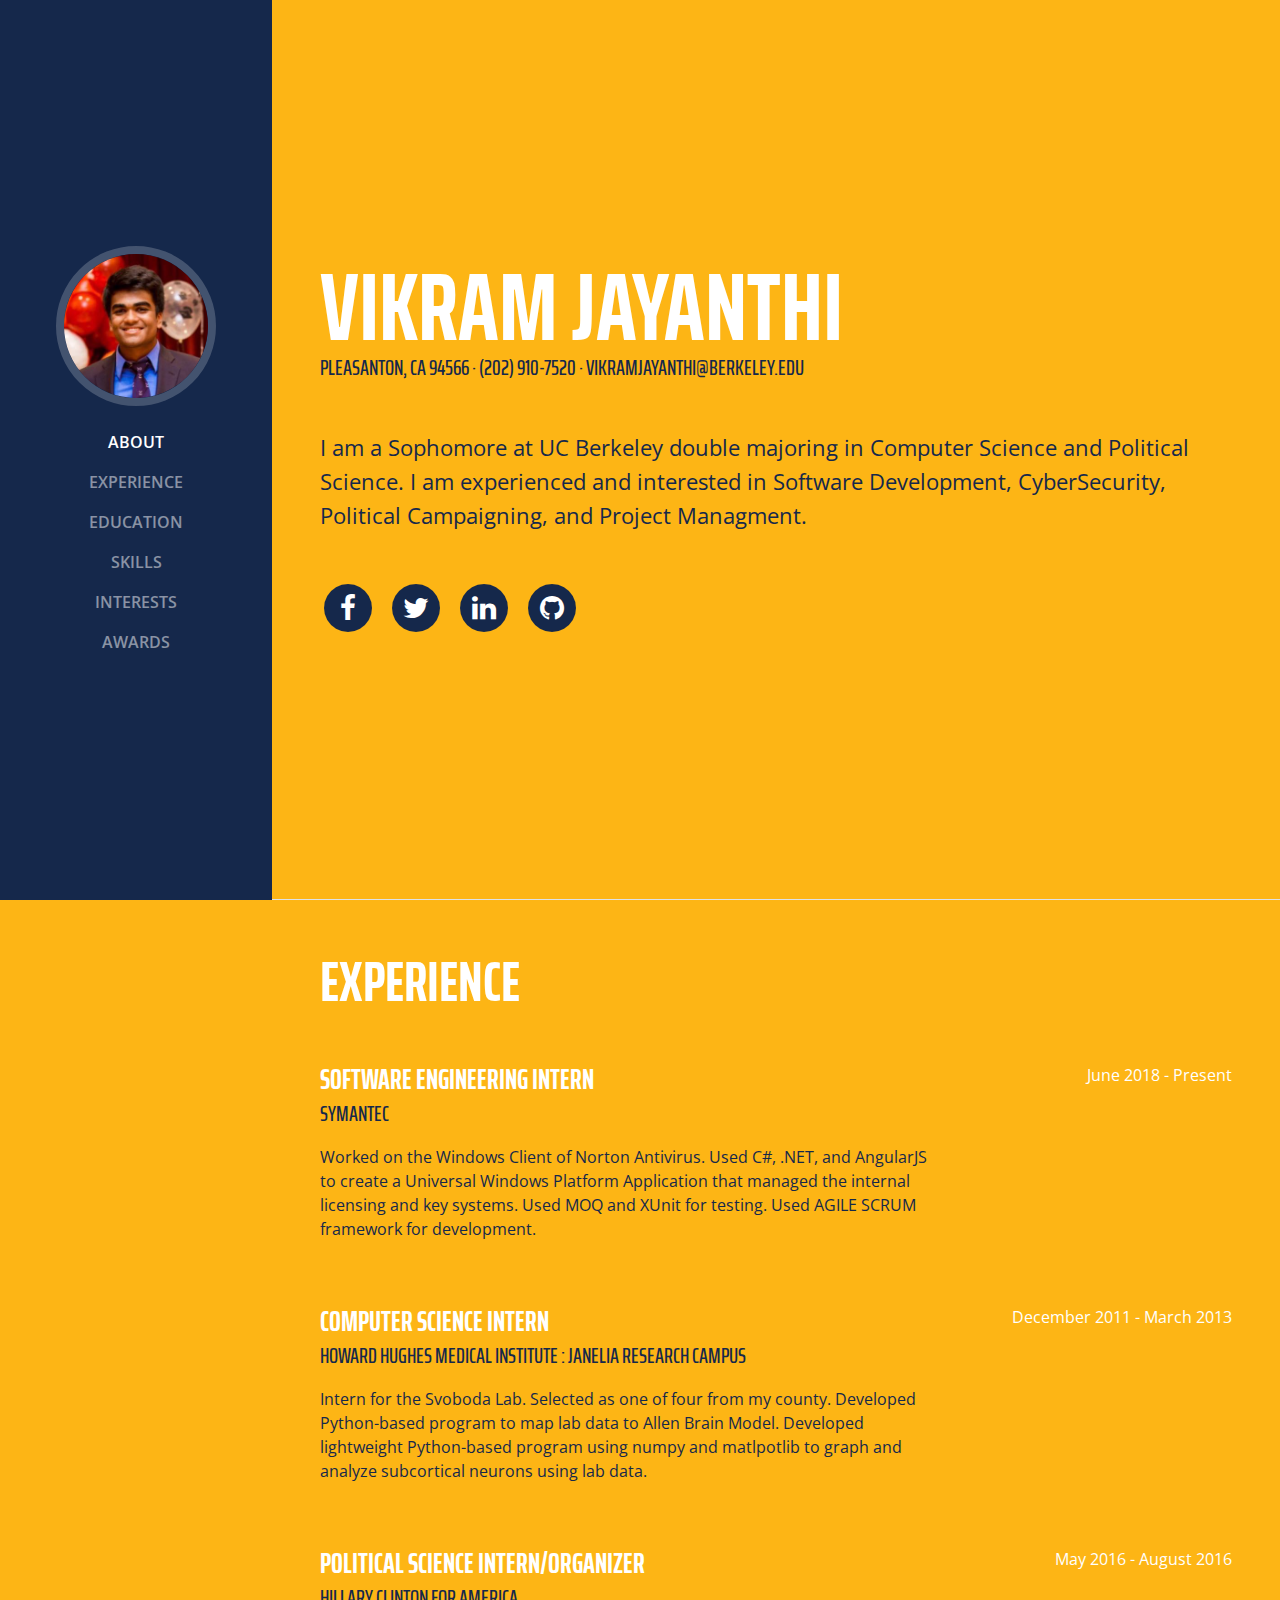
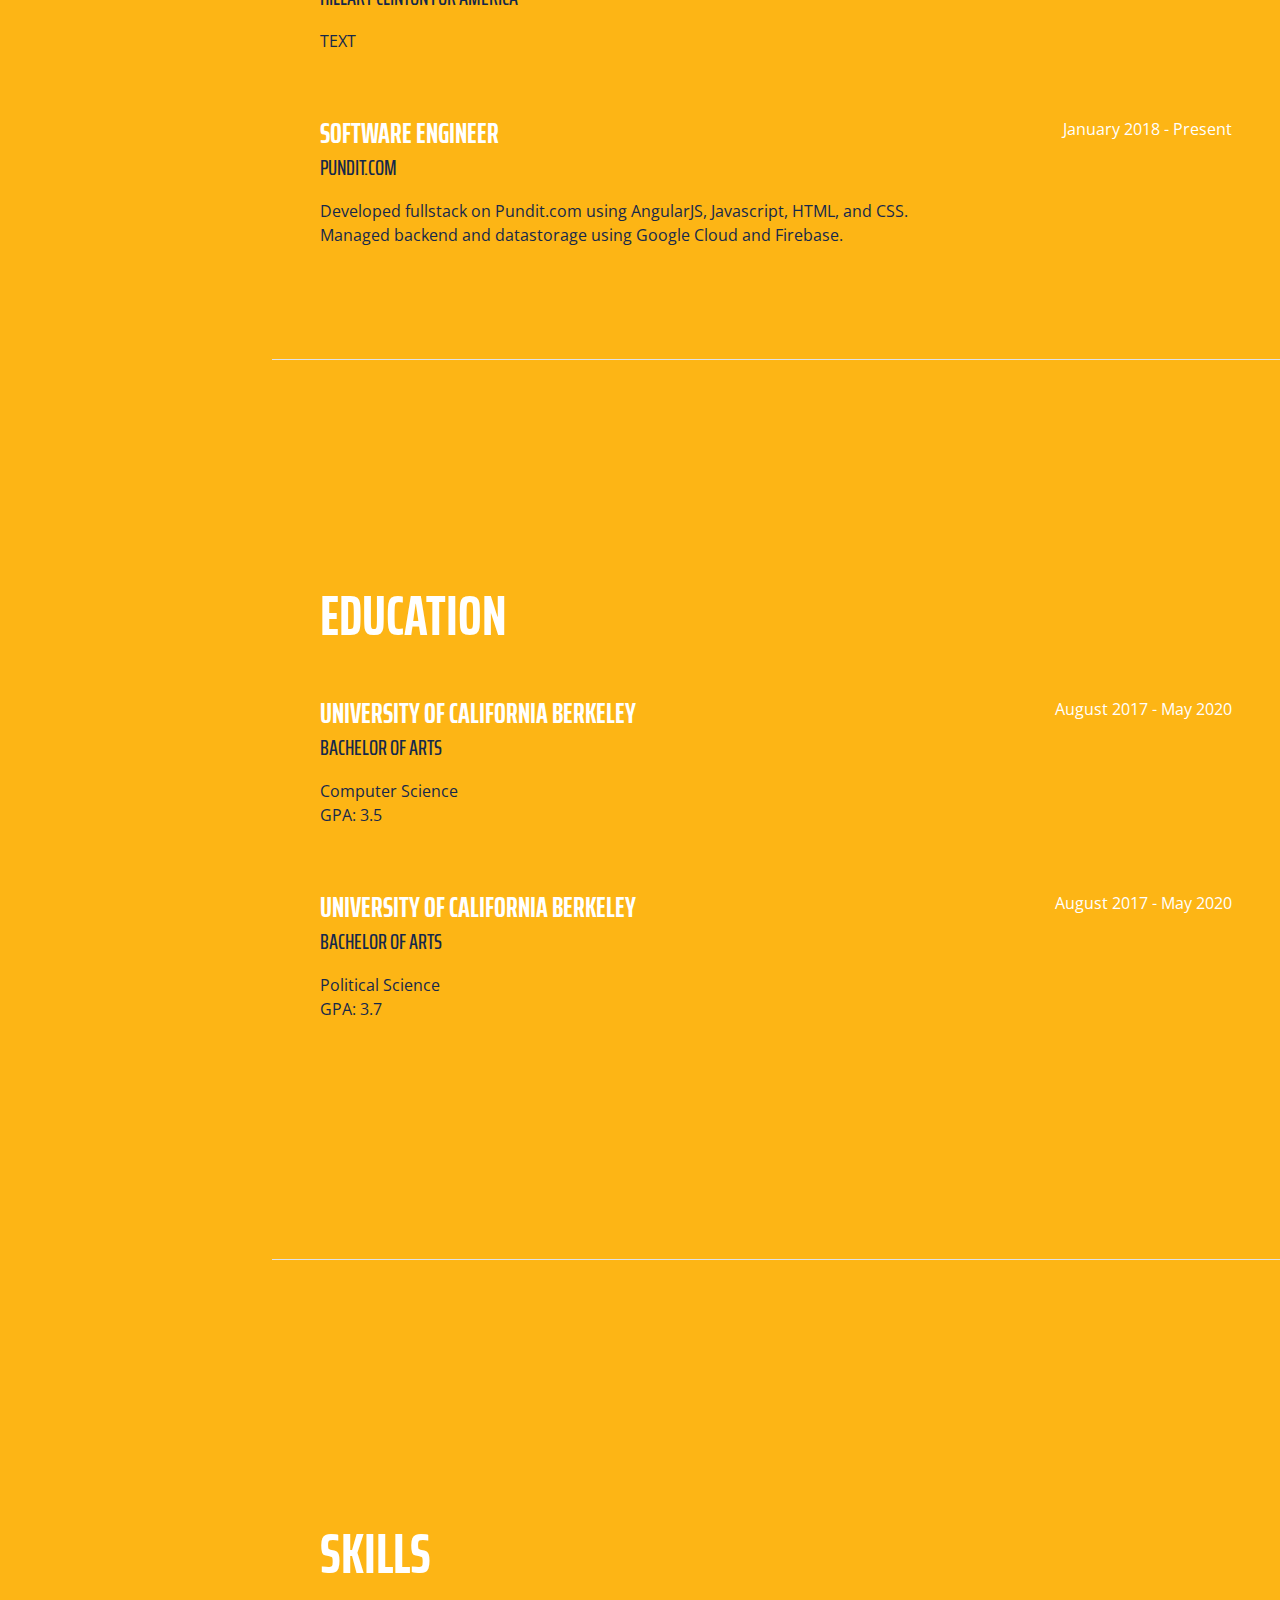
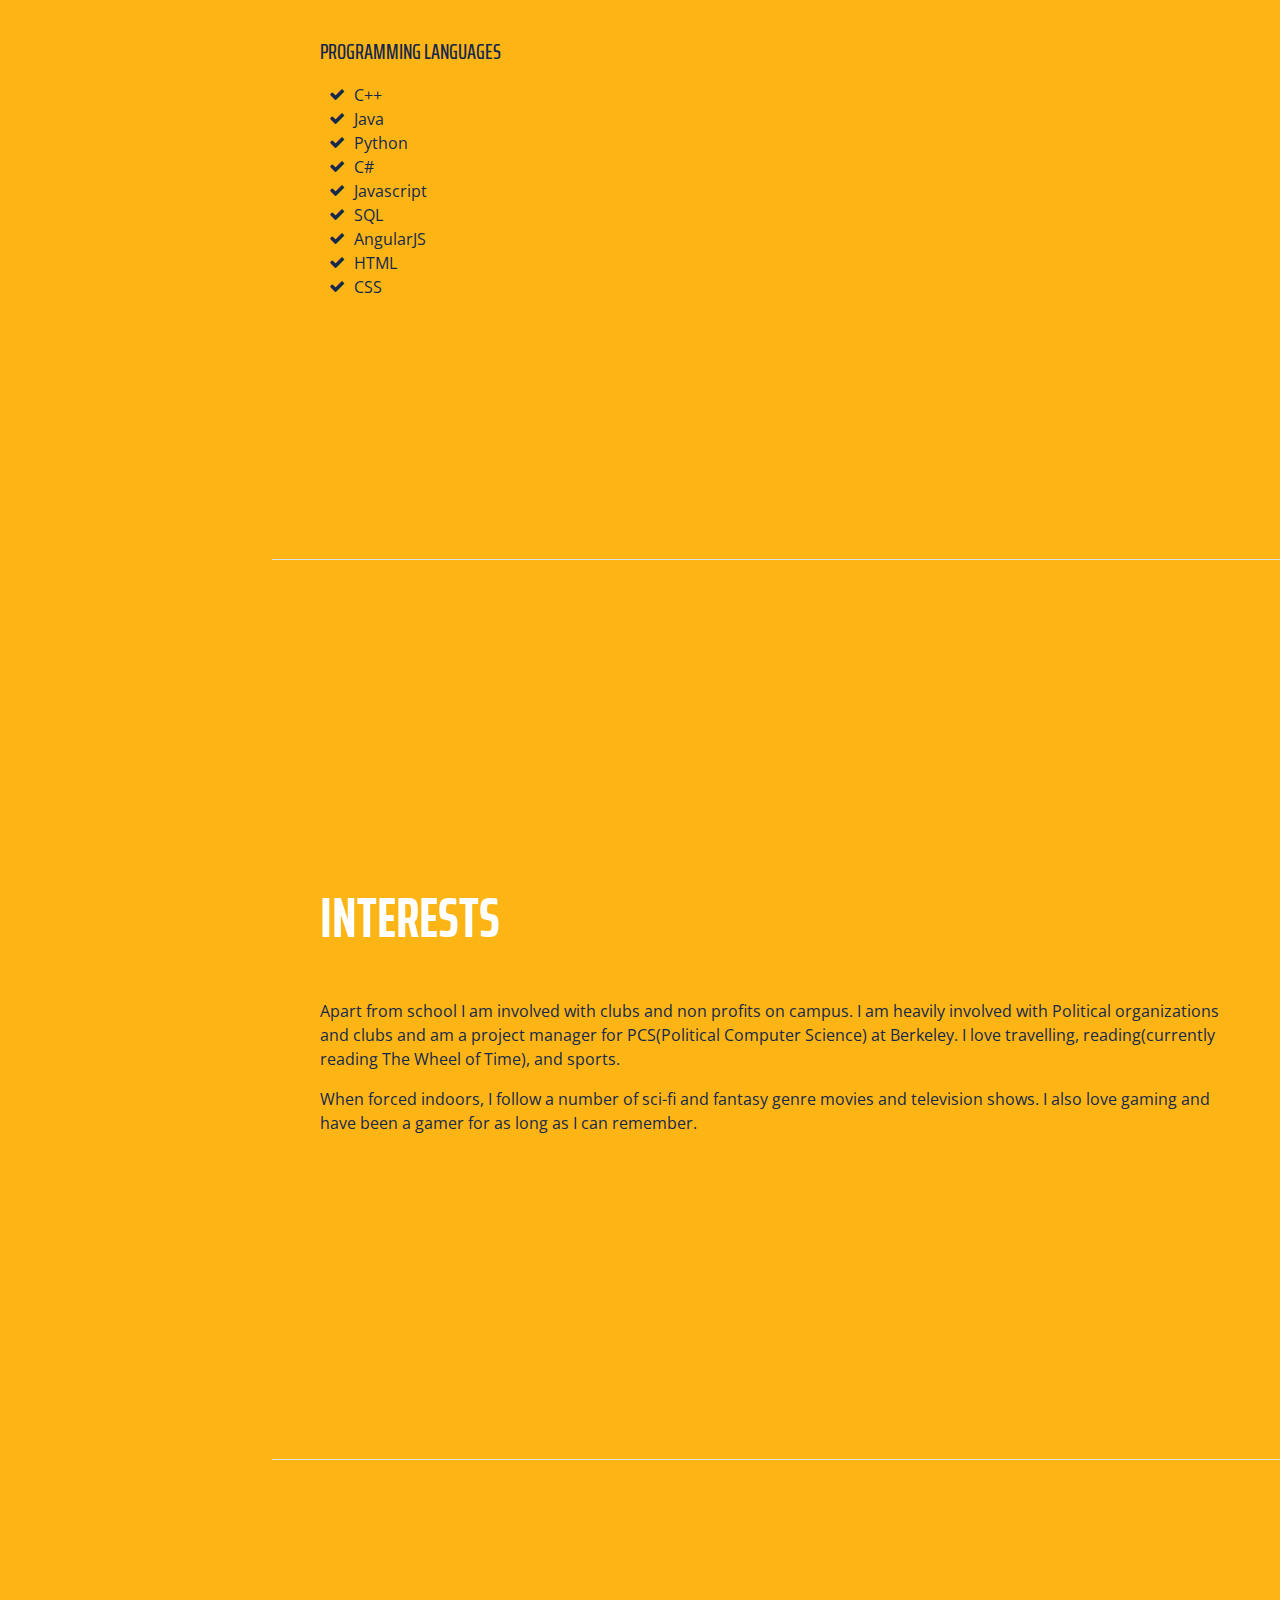
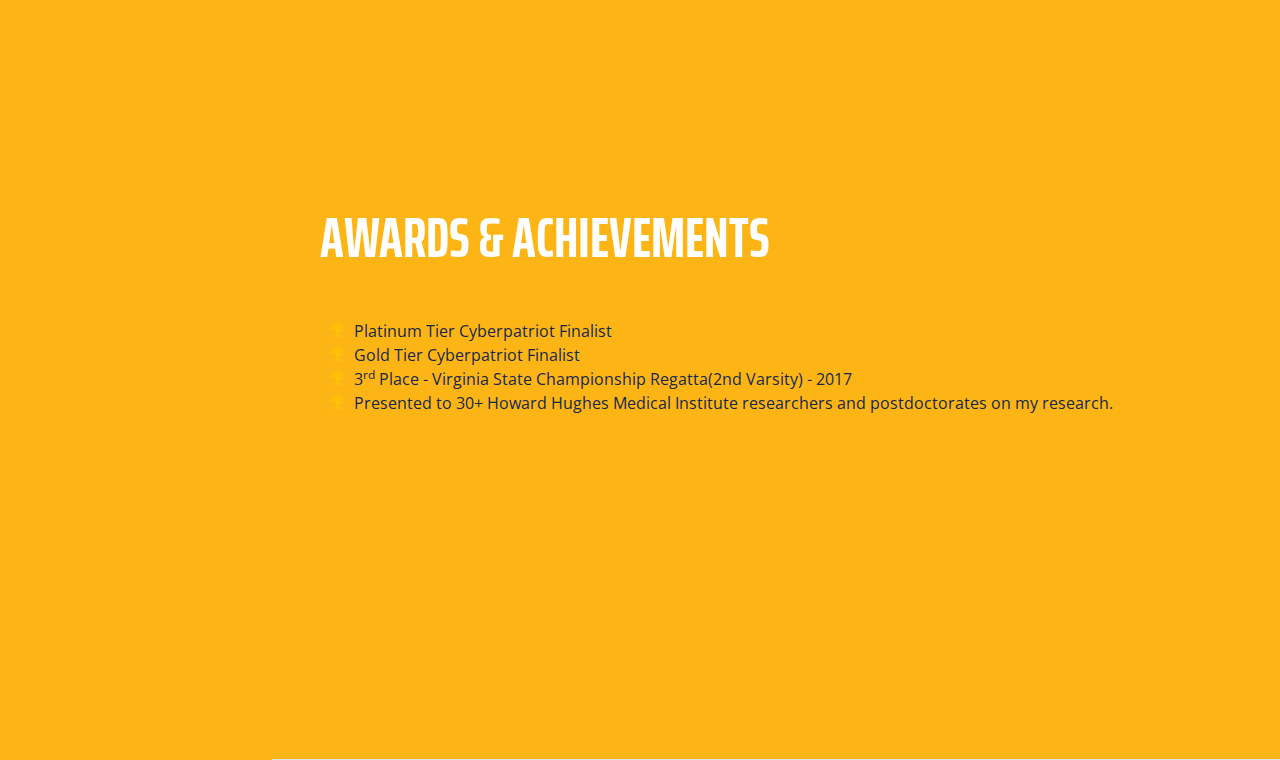
==== commit bae90503: "Updated, almost done" ====
--- a/index.html
+++ b/index.html
@@ -1,5 +1,7 @@
 <!DOCTYPE html>
-<html lang="en">
+<!-- ADD ONE MORE EXPERIENCE PAGE and additional column to the right for frameworks/programs on Skills Page
+  Expand on interests
+ --><html lang="en">
 
   <head>
 
@@ -68,13 +70,13 @@
           <h1 class="mb-0">Vikram
             <span class="text-primary">Jayanthi</span>
           </h1>
-          <div class="subheading mb-5">6900 Riddell Street · Pleasanton, CA 94566 · (202) 910-7520 ·
+          <div class="subheading mb-5">Pleasanton, CA 94566 · (202) 910-7520 ·
             <a href="mailto:vikramjayanthi@berkeley.edu">vikramjayanthi@berkeley.edu</a>
           </div>
-          <p class="mb-5" style = "font-size: 1.4rem">I am a Sophomore at UC Berkeley double majoring in Computer Science and Political Science. I am experienced in Software Development, CyberSecurity, Political Campaigning, and Project Managment.</p>
+          <p class="mb-5" style = "font-size: 1.4rem">I am a Sophomore at UC Berkeley double majoring in Computer Science and Political Science. I am experienced and interested in Software Development, CyberSecurity, Political Campaigning, and Project Managment.</p>
           <ul class="list-inline list-social-icons mb-0">
             <li class="list-inline-item">
-              <a href="#">
+              <a href="https://www.facebook.com/vikram.jay.9">
                 <span class="fa-stack fa-lg">
                   <i class="fa fa-circle fa-stack-2x"></i>
                   <i class="fa fa-facebook fa-stack-1x fa-inverse"></i>
@@ -82,7 +84,7 @@
               </a>
             </li>
             <li class="list-inline-item">
-              <a href="#">
+              <a href="https://twitter.com/BarackObama">
                 <span class="fa-stack fa-lg">
                   <i class="fa fa-circle fa-stack-2x"></i>
                   <i class="fa fa-twitter fa-stack-1x fa-inverse"></i>
@@ -90,7 +92,7 @@
               </a>
             </li>
             <li class="list-inline-item">
-              <a href="#">
+              <a href="https://www.linkedin.com/in/vikramjayanthi/">
                 <span class="fa-stack fa-lg">
                   <i class="fa fa-circle fa-stack-2x"></i>
                   <i class="fa fa-linkedin fa-stack-1x fa-inverse"></i>
@@ -98,7 +100,7 @@
               </a>
             </li>
             <li class="list-inline-item">
-              <a href="#">
+              <a href="https://github.com/Vikramjayanthi/">
                 <span class="fa-stack fa-lg">
                   <i class="fa fa-circle fa-stack-2x"></i>
                   <i class="fa fa-github fa-stack-1x fa-inverse"></i>
@@ -140,51 +142,53 @@
             <div class="resume-content mr-auto">
               <h3 class="mb-0">Political Science Intern/Organizer</h3>
               <div class="subheading mb-3">Hillary Clinton For America</div>
-              <p>Podcasting operational change management inside of workflows to establish a framework. Taking seamless key performance indicators offline to maximise the long tail. Keeping your eye on the ball while performing a deep dive on the start-up mentality to derive convergence on cross-platform integration.</p>
-            </div>
-            <div class="resume-date text-md-right">
-              <span class="text-primary">July 2010 - December 2011</span>
+              <p>TEXT</p>
+            </div>
+            <div class="resume-date text-md-right">
+              <span class="text-primary">May 2016 - August 2016</span>
+            </div>
+          </div>
+
+          <div class="resume-item d-flex flex-column flex-md-row mb-5">
+            <div class="resume-content mr-auto">
+              <h3 class="mb-0">Software Engineer</h3>
+              <div class="subheading mb-3">Pundit.com</div>
+              <p>Developed fullstack on Pundit.com using AngularJS, Javascript, HTML, and CSS. Managed backend and datastorage using Google Cloud and Firebase.</p>
+            </div>
+            <div class="resume-date text-md-right">
+              <span class="text-primary">January 2018 - Present</span>
+            </div>
+          </div>
+
+        </div>
+
+      </section>
+
+      <section class="resume-section p-3 p-lg-5 d-flex flex-column" id="education">
+        <div class="my-auto">
+          <h2 class="mb-5">Education</h2>
+
+          <div class="resume-item d-flex flex-column flex-md-row mb-5">
+            <div class="resume-content mr-auto">
+              <h3 class="mb-0">University of California Berkeley</h3>
+              <div class="subheading mb-3">Bachelor of Arts</div>
+              <div>Computer Science</div>
+              <p>GPA: 3.5</p>
+            </div>
+            <div class="resume-date text-md-right">
+              <span class="text-primary">August 2017 - May 2020</span>
             </div>
           </div>
 
           <div class="resume-item d-flex flex-column flex-md-row">
             <div class="resume-content mr-auto">
-              <h3 class="mb-0">Software Engineer</h3>
-              <div class="subheading mb-3">Developing fullstack on pundit.com. Using HTML, AngularJS, CSS, and Javascript to build Political Information website. </p>
-            </div>
-            <div class="resume-date text-md-right">
-              <span class="text-primary">September 2008 - June 2010</span>
-            </div>
-          </div>
-
-        </div>
-
-      </section>
-
-      <section class="resume-section p-3 p-lg-5 d-flex flex-column" id="education">
-        <div class="my-auto">
-          <h2 class="mb-5">Education</h2>
-
-          <div class="resume-item d-flex flex-column flex-md-row mb-5">
-            <div class="resume-content mr-auto">
-              <h3 class="mb-0">University of Colorado Boulder</h3>
-              <div class="subheading mb-3">Bachelor of Science</div>
-              <div>Computer Science - Web Development Track</div>
-              <p>GPA: 3.23</p>
-            </div>
-            <div class="resume-date text-md-right">
-              <span class="text-primary">August 2006 - May 2010</span>
-            </div>
-          </div>
-
-          <div class="resume-item d-flex flex-column flex-md-row">
-            <div class="resume-content mr-auto">
-              <h3 class="mb-0">James Buchanan High School</h3>
-              <div class="subheading mb-3">Technology Magnet Program</div>
-              <p>GPA: 3.56</p>
-            </div>
-            <div class="resume-date text-md-right">
-              <span class="text-primary">August 2002 - May 2006</span>
+              <h3 class="mb-0">University of California Berkeley</h3>
+              <div class="subheading mb-3">Bachelor of Arts</div>
+              <div> Political Science</div>
+              <p>GPA: 3.7</p>
+            </div>
+            <div class="resume-date text-md-right">
+              <span class="text-primary">August 2017 - May 2020</span>
             </div>
           </div>
 
@@ -195,7 +199,7 @@
         <div class="my-auto">
           <h2 class="mb-5">Skills</h2>
 
-          <div class="subheading mb-3">Programming Languages &amp; Tools</div>
+          <!-- <div class="subheading mb-3">Programming Languages &amp; Tools</div>
           <ul class="list-inline list-icons">
             <li class="list-inline-item">
               <i class="devicons devicons-html5"></i>
@@ -230,65 +234,67 @@
             <li class="list-inline-item">
               <i class="devicons devicons-npm"></i>
             </li>
+          </ul> -->
+
+          <div class="subheading mb-3">Programming Languages</div>
+          <ul class="fa-ul mb-0">
+            <li>
+              <i class="fa-li fa fa-check"></i>
+              C++</li>
+            <li>
+              <i class="fa-li fa fa-check"></i>
+              Java</li>
+            <li>
+              <i class="fa-li fa fa-check"></i>
+              Python</li>
+            <li>
+              <i class="fa-li fa fa-check"></i>
+              C#</li>
+            <li>
+              <i class="fa-li fa fa-check"></i>
+              Javascript</li>
+            <li>
+              <i class="fa-li fa fa-check"></i>
+              SQL</li>
+            <li>
+              <i class="fa-li fa fa-check"></i>
+              AngularJS</li>
+              <li>
+            <i class="fa-li fa fa-check"></i>
+              HTML</li>
+            <li>
+              <i class="fa-li fa fa-check"></i>
+              CSS</li>
           </ul>
-
-          <div class="subheading mb-3">Workflow</div>
+        </div>
+        <!--  Add Frameworks and testing to the right
+  -->     </section>
+
+      <section class="resume-section p-3 p-lg-5 d-flex flex-column" id="interests">
+        <div class="my-auto">
+          <h2 class="mb-5">Interests</h2>
+          <p>Apart from school I am involved with clubs and non profits on campus. I am heavily involved with Political organizations and clubs and am a project manager for PCS(Political Computer Science) at Berkeley. I love travelling, reading(currently reading The Wheel of Time), and sports.</p>
+          <p class="mb-0">When forced indoors, I follow a number of sci-fi and fantasy genre movies and television shows. I also love gaming and have been a gamer for as long as I can remember.</p>
+        </div>
+      </section>
+
+      <section class="resume-section p-3 p-lg-5 d-flex flex-column" id="awards">
+        <div class="my-auto">
+          <h2 class="mb-5">Awards &amp; Achievements</h2>
           <ul class="fa-ul mb-0">
             <li>
-              <i class="fa-li fa fa-check"></i>
-              Mobile-First, Responsive Design</li>
-            <li>
-              <i class="fa-li fa fa-check"></i>
-              Cross Browser Testing &amp; Debugging</li>
-            <li>
-              <i class="fa-li fa fa-check"></i>
-              Cross Functional Teams</li>
-            <li>
-              <i class="fa-li fa fa-check"></i>
-              Agile Development &amp; Scrum</li>
-          </ul>
-        </div>
-      </section>
-
-      <section class="resume-section p-3 p-lg-5 d-flex flex-column" id="interests">
-        <div class="my-auto">
-          <h2 class="mb-5">Interests</h2>
-          <p>Apart from being a web developer, I enjoy most of my time being outdoors. In the winter, I am an avid skiier and novice ice climber. During the warmer months here in Colorado, I enjoy mountain biking, free climbing, and kayaking.</p>
-          <p class="mb-0">When forced indoors, I follow a number of sci-fi and fantasy genre movies and television shows, I am an aspiring chef, and I spend a large amount of my free time exploring the latest technolgy advancements in the front-end web development world.</p>
-        </div>
-      </section>
-
-      <section class="resume-section p-3 p-lg-5 d-flex flex-column" id="awards">
-        <div class="my-auto">
-          <h2 class="mb-5">Awards &amp; Certifications</h2>
-          <ul class="fa-ul mb-0">
-            <li>
               <i class="fa-li fa fa-trophy text-warning"></i>
-              Google Analytics Certified Developer</li>
+              Platinum Tier Cyberpatriot Finalist</li>
             <li>
               <i class="fa-li fa fa-trophy text-warning"></i>
-              Mobile Web Specialist - Google Certification</li>
-            <li>
-              <i class="fa-li fa fa-trophy text-warning"></i>
-              1<sup>st</sup>
-              Place - University of Colorado Boulder - Emerging Tech Competition 2009</li>
-            <li>
-              <i class="fa-li fa fa-trophy text-warning"></i>
-              1<sup>st</sup>
-              Place - University of Colorado Boulder - Adobe Creative Jam 2008 (UI Design Category)</li>
-            <li>
-              <i class="fa-li fa fa-trophy text-warning"></i>
-              2<sup>nd</sup>
-              Place - University of Colorado Boulder - Emerging Tech Competition 2008</li>
-            <li>
-            <li>
-              <i class="fa-li fa fa-trophy text-warning"></i>
-              1<sup>st</sup>
-              Place - James Buchanan High School - Hackathon 2006</li>
+              Gold Tier Cyberpatriot Finalist</li>
             <li>
               <i class="fa-li fa fa-trophy text-warning"></i>
               3<sup>rd</sup>
-              Place - James Buchanan High School - Hackathon 2005</li>
+              Place - Virginia State Championship Regatta(2nd Varsity) - 2017</li>
+            <li>
+              <i class="fa-li fa fa-trophy text-warning"></i>
+              Presented to 30+ Howard Hughes Medical Institute researchers and postdoctorates on my research. </li>
           </ul>
         </div>
       </section>
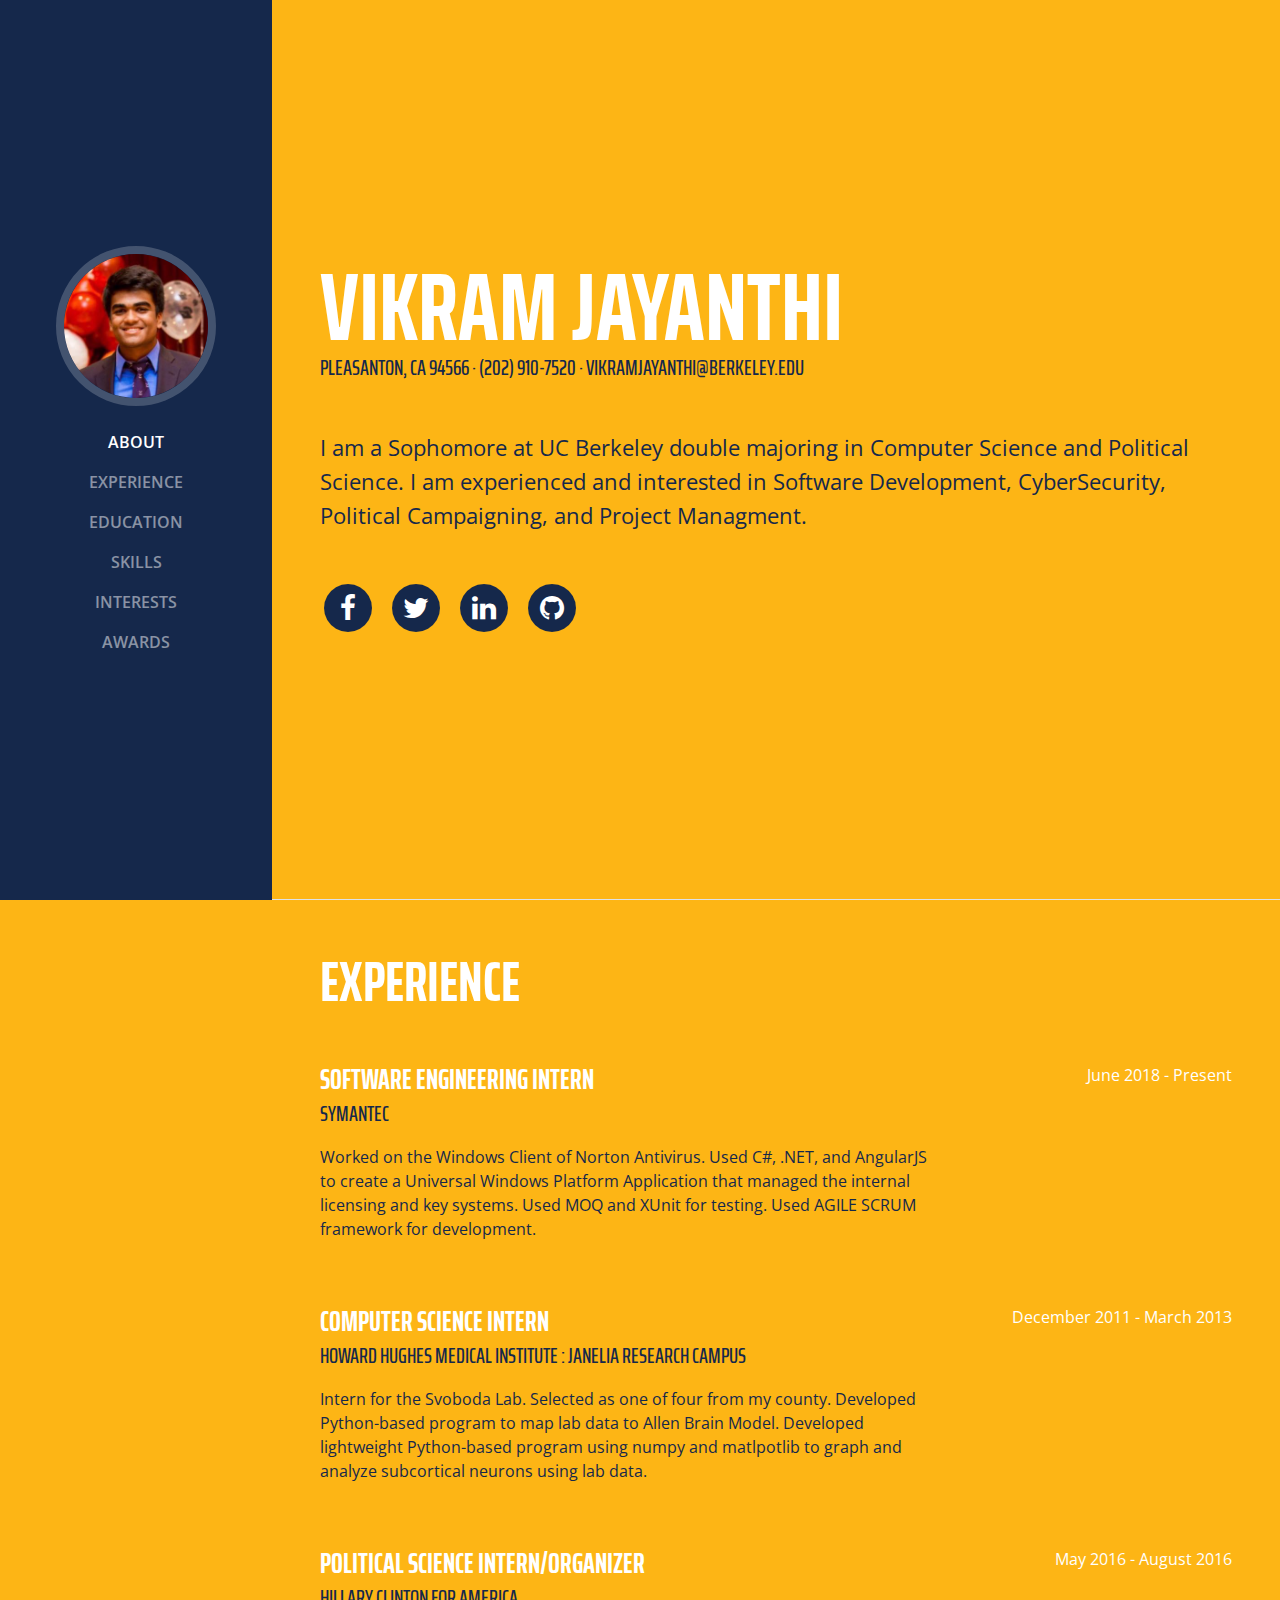
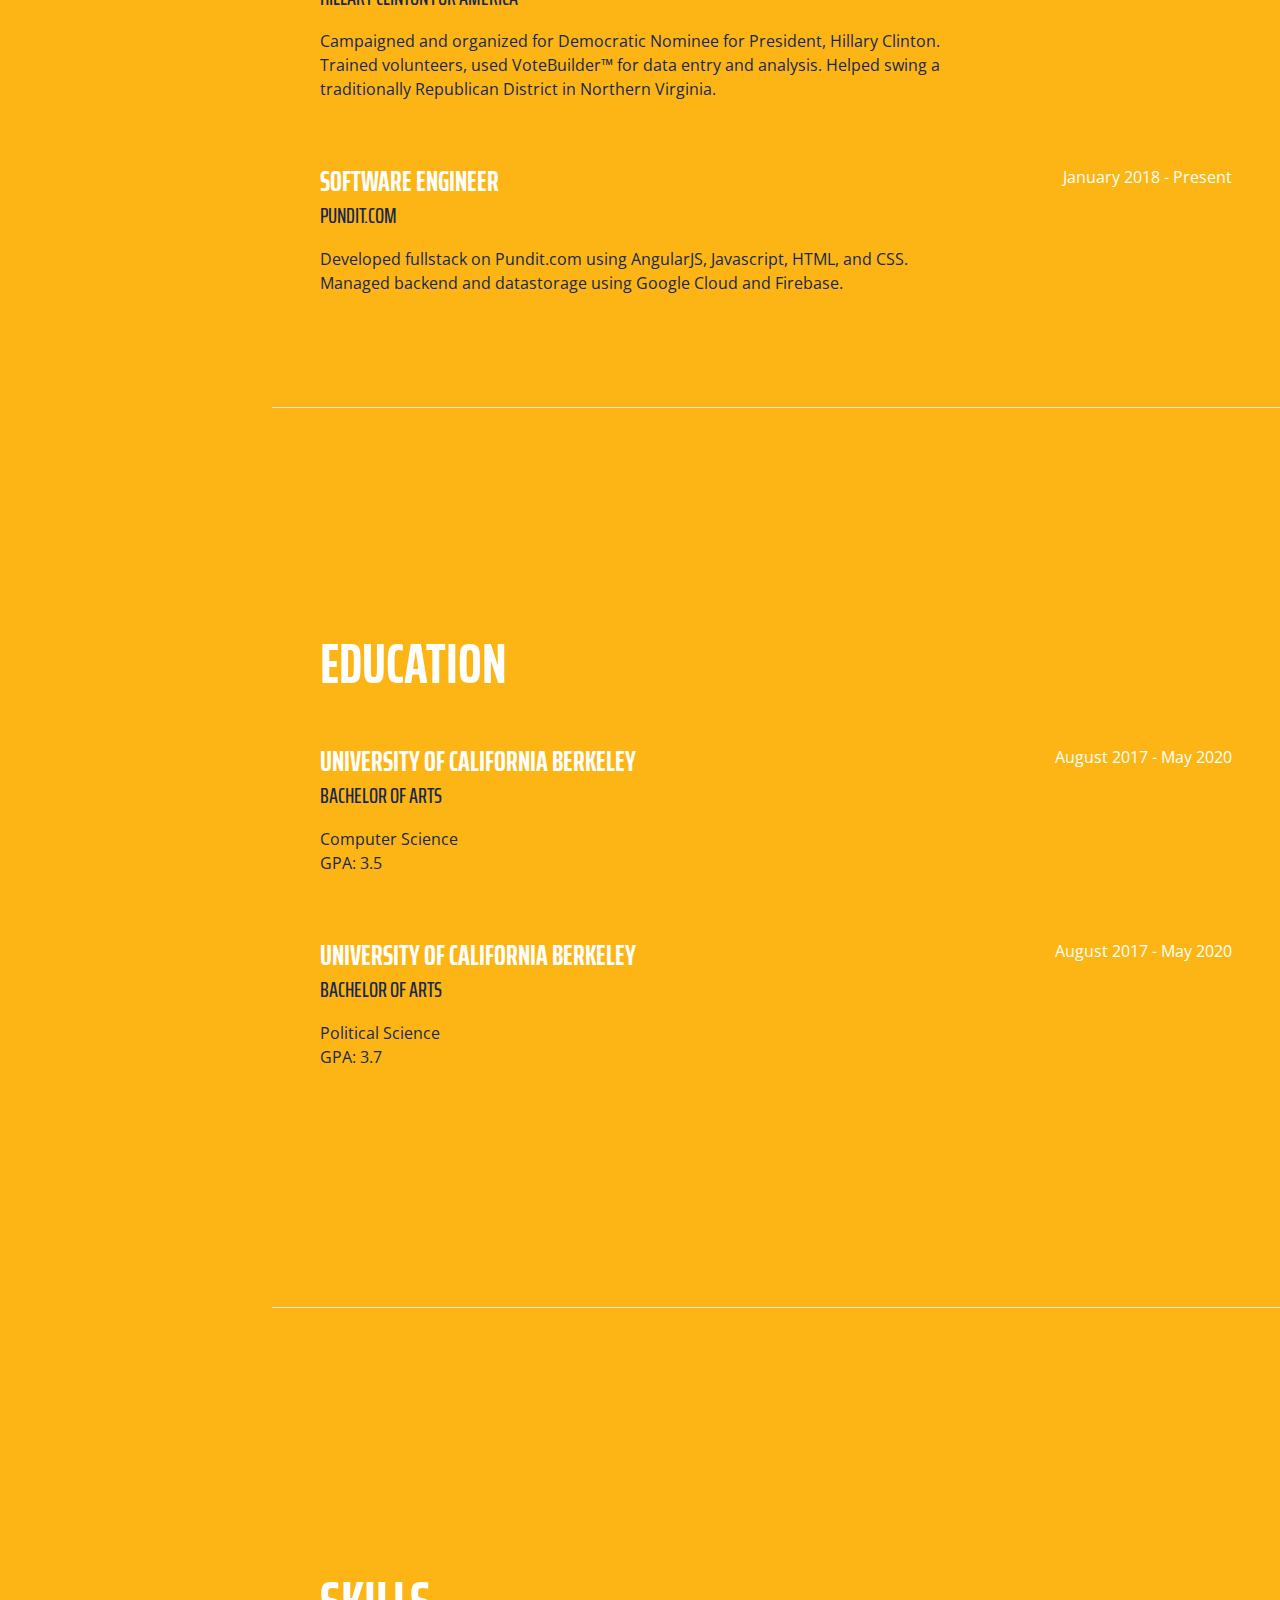
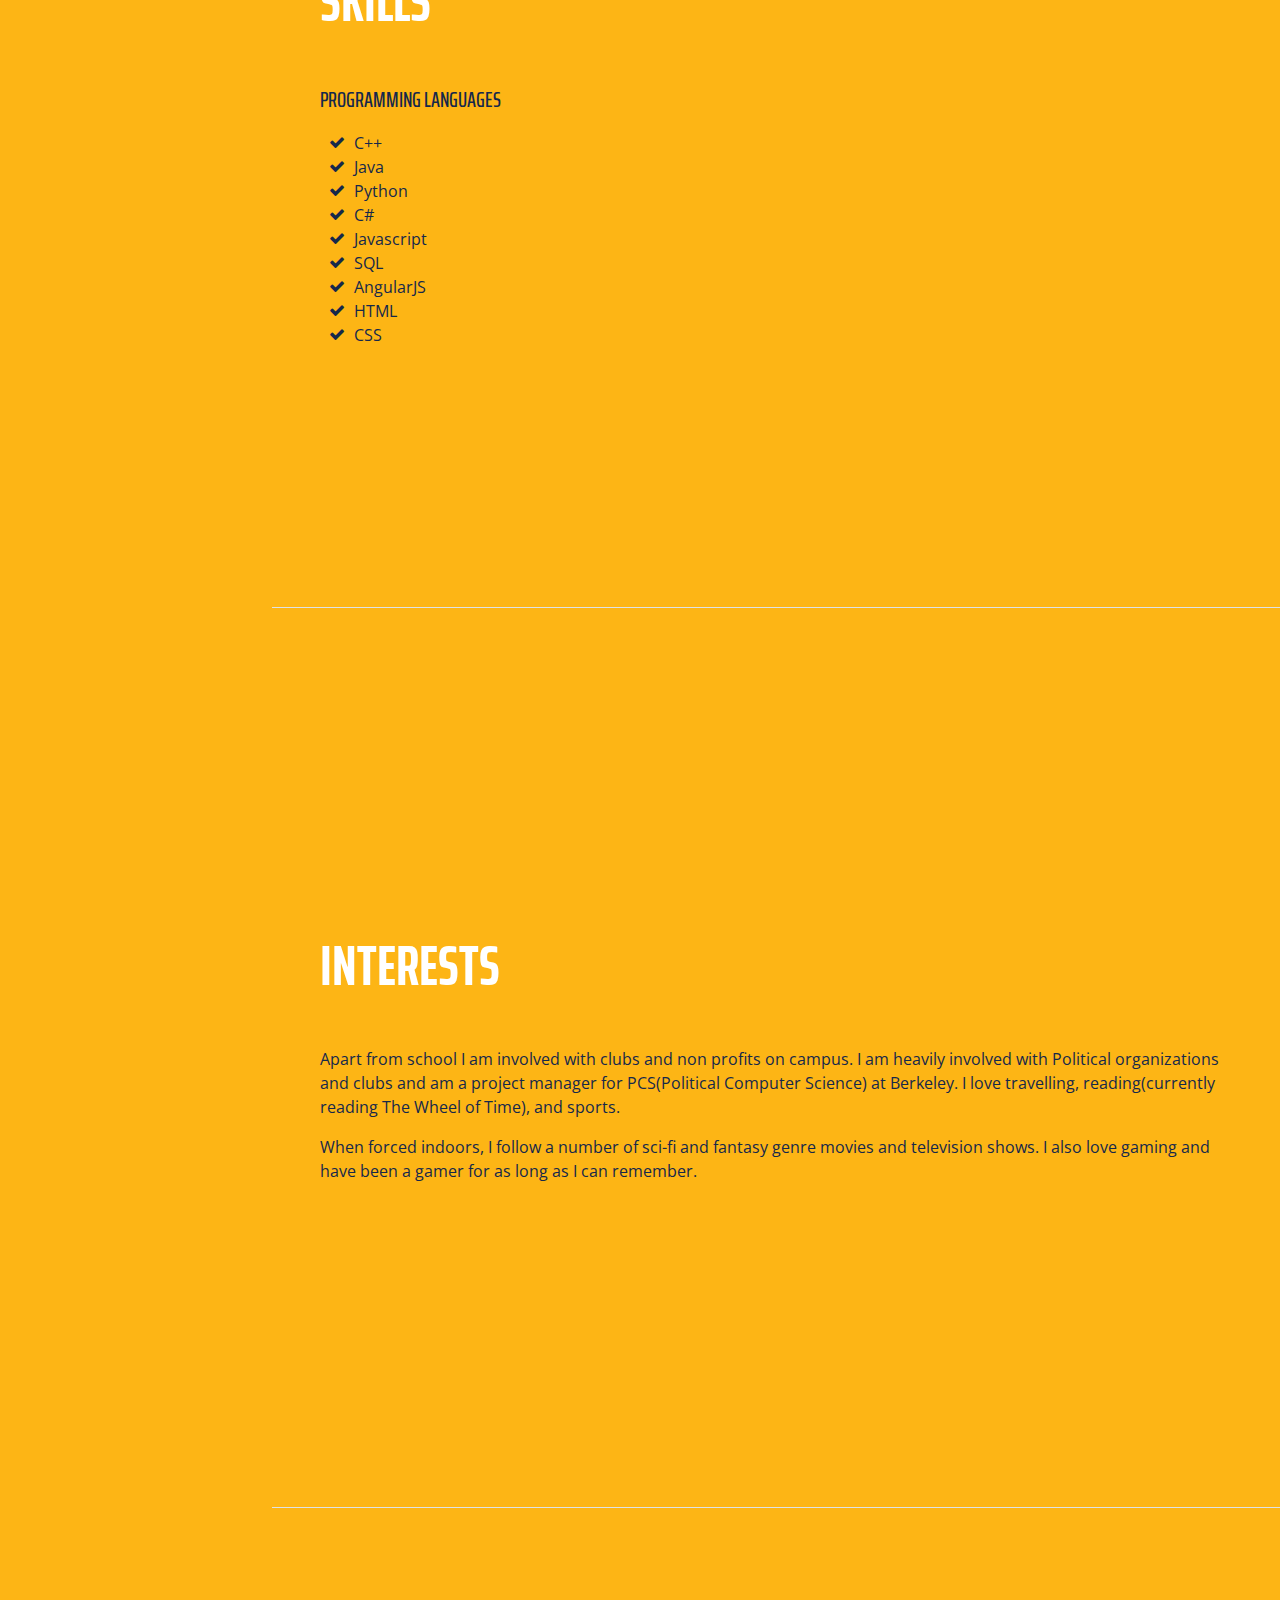
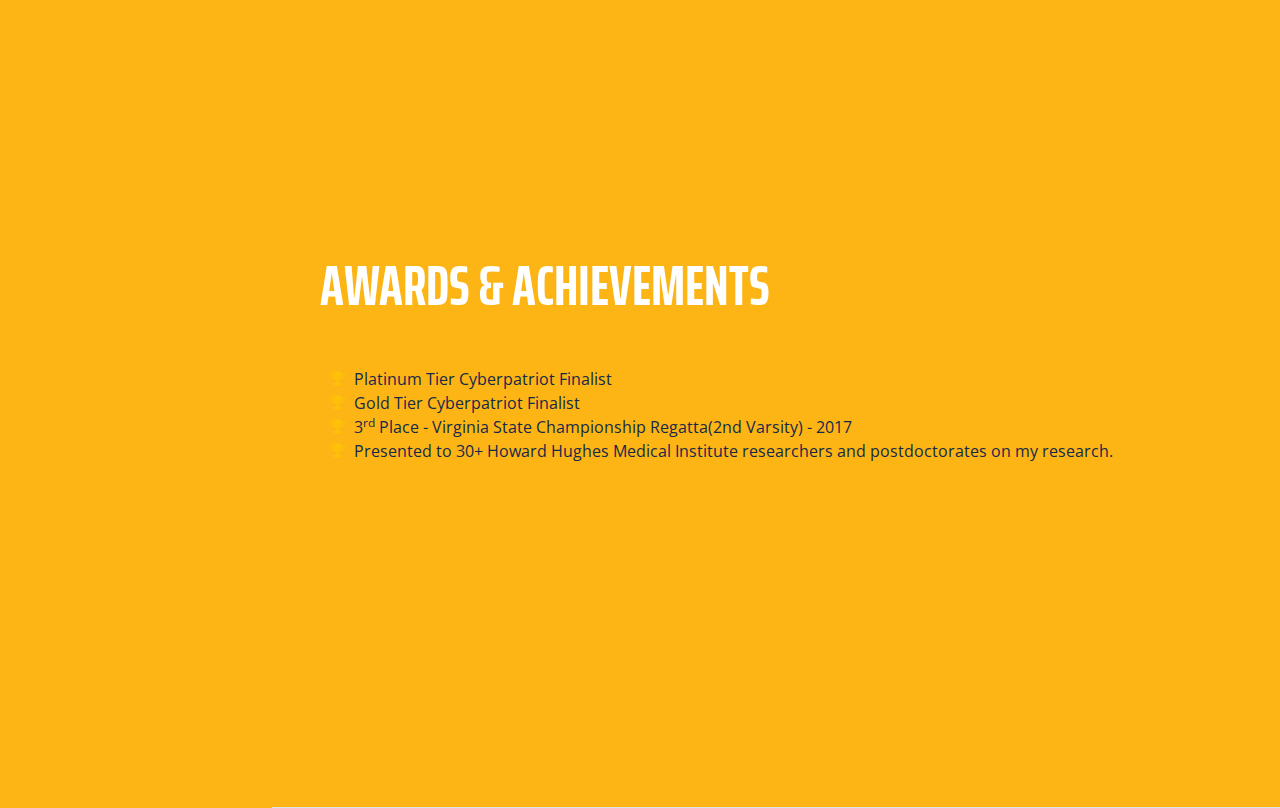
==== commit dcdf2b88: "Hilldawg" ====
--- a/index.html
+++ b/index.html
@@ -142,7 +142,7 @@
             <div class="resume-content mr-auto">
               <h3 class="mb-0">Political Science Intern/Organizer</h3>
               <div class="subheading mb-3">Hillary Clinton For America</div>
-              <p>TEXT</p>
+              <p>Campaigned and organized for Democratic Nominee for President, Hillary Clinton. Trained volunteers, used VoteBuilder™ for data entry and analysis. Helped swing a traditionally Republican District in Northern Virginia. </p>
             </div>
             <div class="resume-date text-md-right">
               <span class="text-primary">May 2016 - August 2016</span>
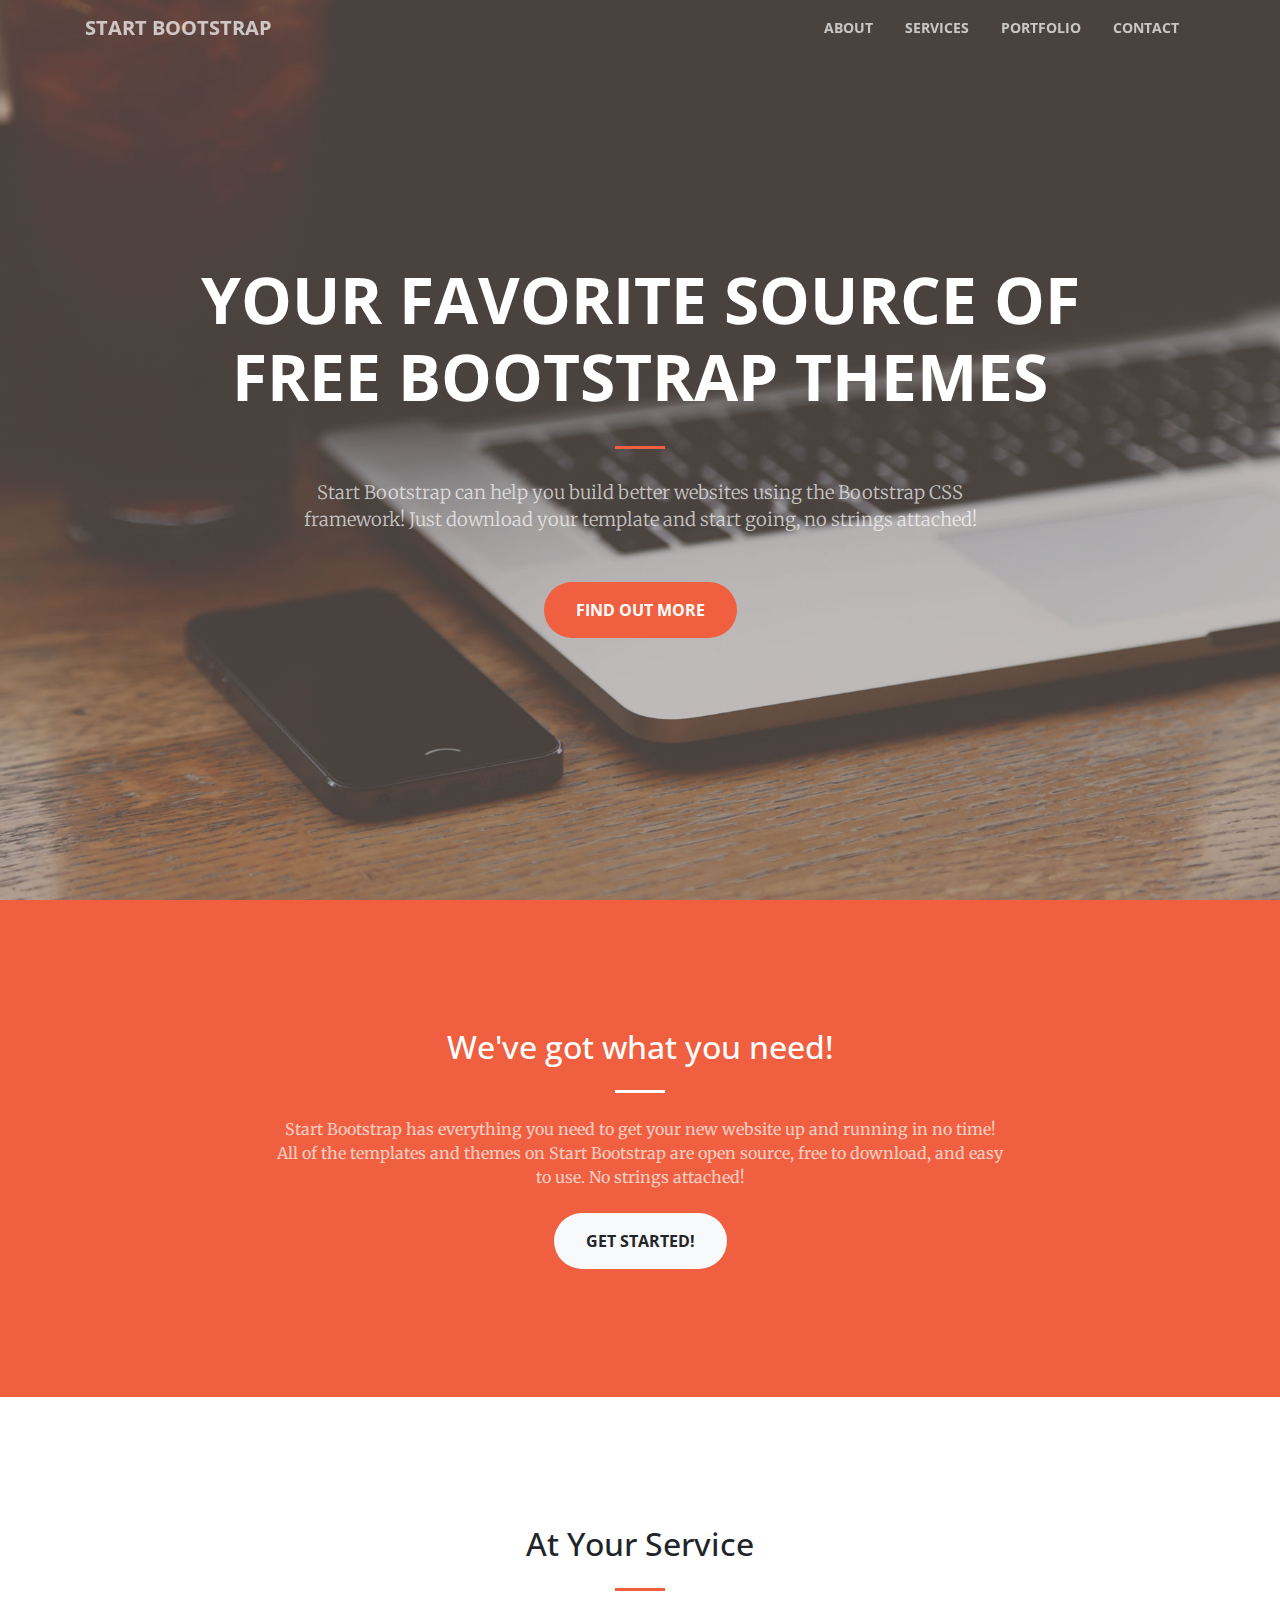
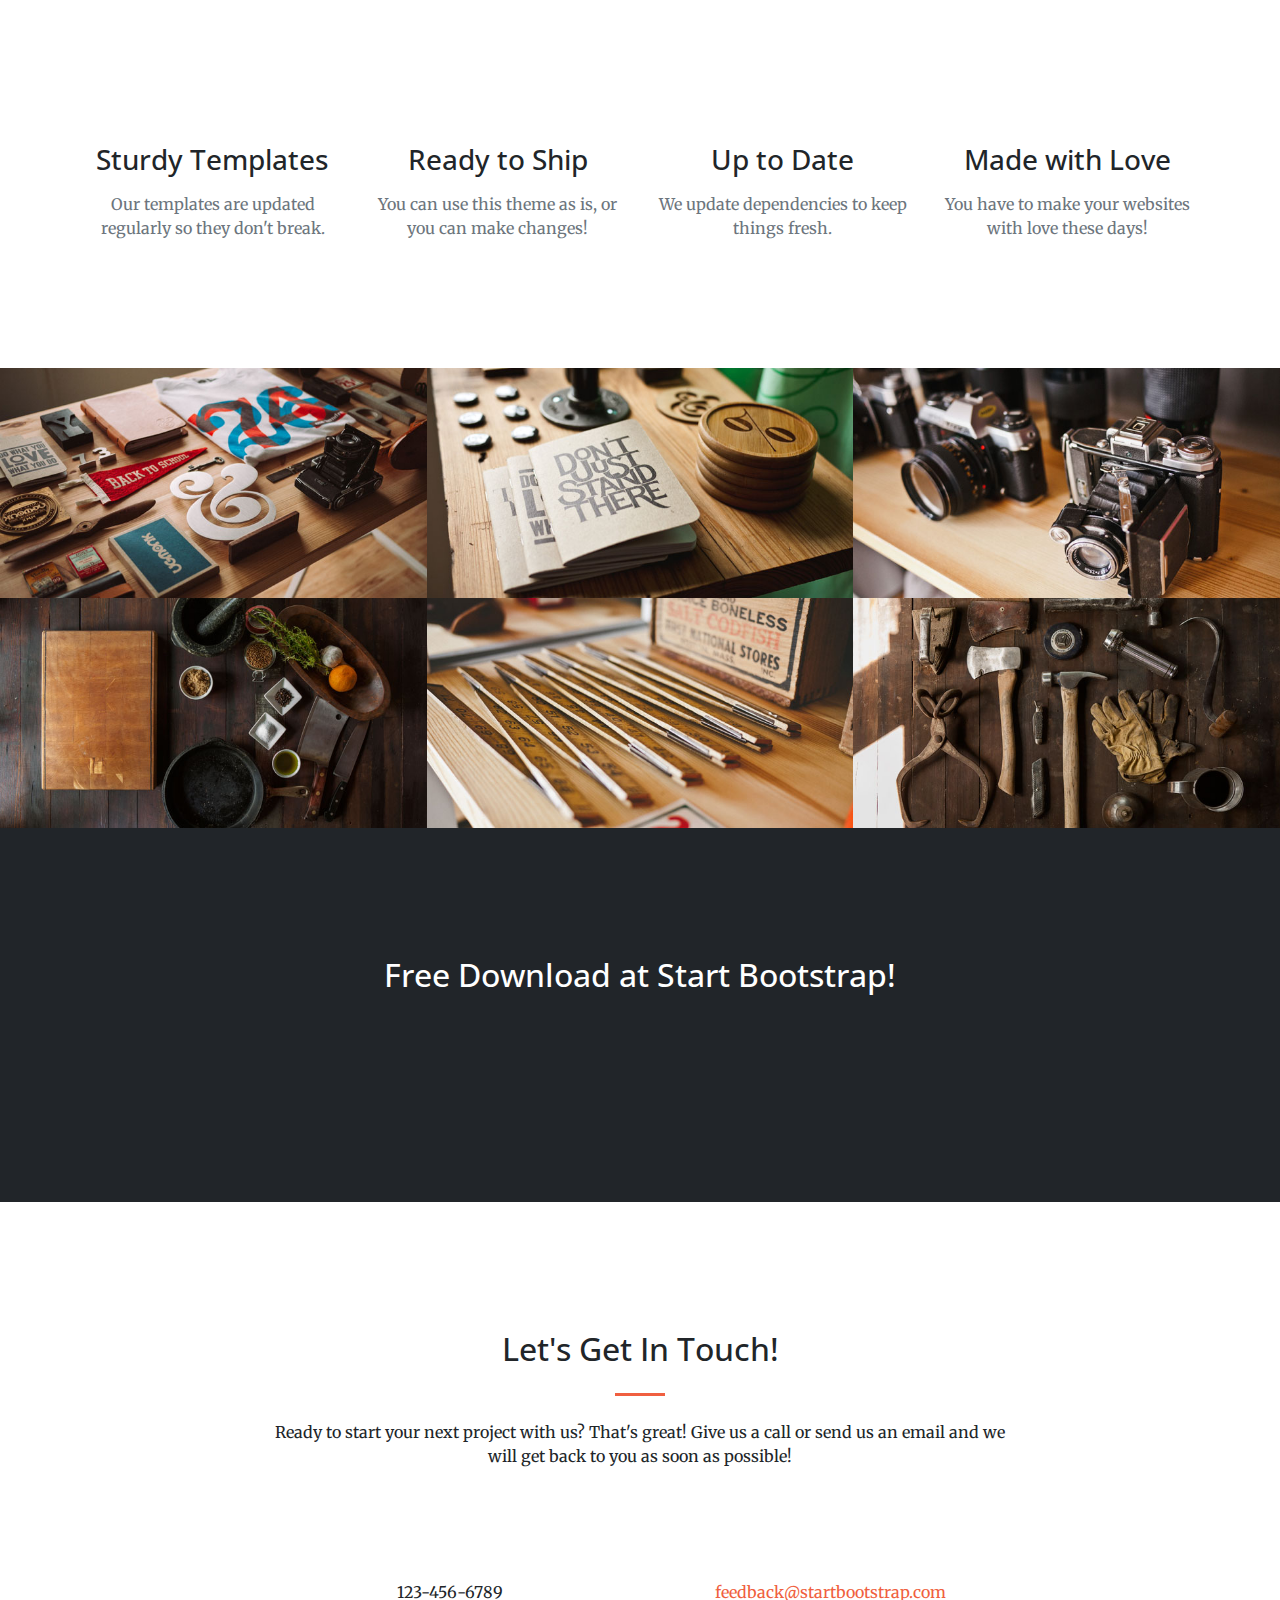
==== commit 4d48d3f1: "Adding Page layout/infrastructure" ====
--- a/index.html
+++ b/index.html
@@ -1,305 +1,259 @@
 <!DOCTYPE html>
-<!-- ADD ONE MORE EXPERIENCE PAGE and additional column to the right for frameworks/programs on Skills Page
-  Expand on interests
- --><html lang="en">
+<html lang="en">
 
   <head>
 
     <meta charset="utf-8">
     <meta name="viewport" content="width=device-width, initial-scale=1, shrink-to-fit=no">
     <meta name="description" content="">
-    <meta name="author" content="Vikram Jayanthi">
-
-    <title>Vikram's Website!</title>
+    <meta name="author" content="">
+
+    <title>Creative - Start Bootstrap Theme</title>
 
     <!-- Bootstrap core CSS -->
     <link href="vendor/bootstrap/css/bootstrap.min.css" rel="stylesheet">
 
     <!-- Custom fonts for this template -->
-    <link href="https://fonts.googleapis.com/css?family=Saira+Extra+Condensed:100,200,300,400,500,600,700,800,900" rel="stylesheet">
-    <link href="https://fonts.googleapis.com/css?family=Open+Sans:300,300i,400,400i,600,600i,700,700i,800,800i" rel="stylesheet">
-    <link href="vendor/font-awesome/css/font-awesome.min.css" rel="stylesheet">
-    <link href="vendor/devicons/css/devicons.min.css" rel="stylesheet">
-    <link href="vendor/simple-line-icons/css/simple-line-icons.css" rel="stylesheet">
+    <link href="vendor/font-awesome/css/font-awesome.min.css" rel="stylesheet" type="text/css">
+    <link href='https://fonts.googleapis.com/css?family=Open+Sans:300italic,400italic,600italic,700italic,800italic,400,300,600,700,800' rel='stylesheet' type='text/css'>
+    <link href='https://fonts.googleapis.com/css?family=Merriweather:400,300,300italic,400italic,700,700italic,900,900italic' rel='stylesheet' type='text/css'>
+
+    <!-- Plugin CSS -->
+    <link href="vendor/magnific-popup/magnific-popup.css" rel="stylesheet">
 
     <!-- Custom styles for this template -->
-    <link href="css/resume.min.css" rel="stylesheet">
+    <link href="css/creative.min.css" rel="stylesheet">
 
   </head>
 
   <body id="page-top">
 
-    <nav class="navbar navbar-expand-lg navbar-dark bg-primary fixed-top" id="sideNav">
-      <a class="navbar-brand js-scroll-trigger" href="#page-top">
-        <span class="d-block d-lg-none">Start Bootstrap</span>
-        <span class="d-none d-lg-block">
-          <img class="img-fluid img-profile rounded-circle mx-auto mb-2" src="img/Headshot.jpg" alt="">
-        </span>
-      </a>
-      <button class="navbar-toggler" type="button" data-toggle="collapse" data-target="#navbarSupportedContent" aria-controls="navbarSupportedContent" aria-expanded="false" aria-label="Toggle navigation">
-        <span class="navbar-toggler-icon"></span>
-      </button>
-      <div class="collapse navbar-collapse" id="navbarSupportedContent">
-        <ul class="navbar-nav">
-          <li class="nav-item">
-            <a class="nav-link js-scroll-trigger" href="#about">About</a>
-          </li>
-          <li class="nav-item">
-            <a class="nav-link js-scroll-trigger" href="#experience">Experience</a>
-          </li>
-          <li class="nav-item">
-            <a class="nav-link js-scroll-trigger" href="#education">Education</a>
-          </li>
-          <li class="nav-item">
-            <a class="nav-link js-scroll-trigger" href="#skills">Skills</a>
-          </li>
-          <li class="nav-item">
-            <a class="nav-link js-scroll-trigger" href="#interests">Interests</a>
-          </li>
-          <li class="nav-item">
-            <a class="nav-link js-scroll-trigger" href="#awards">Awards</a>
-          </li>
-        </ul>
+    <!-- Navigation -->
+    <nav class="navbar navbar-expand-lg navbar-light fixed-top" id="mainNav">
+      <div class="container">
+        <a class="navbar-brand js-scroll-trigger" href="#page-top">Start Bootstrap</a>
+        <button class="navbar-toggler navbar-toggler-right" type="button" data-toggle="collapse" data-target="#navbarResponsive" aria-controls="navbarResponsive" aria-expanded="false" aria-label="Toggle navigation">
+          <span class="navbar-toggler-icon"></span>
+        </button>
+        <div class="collapse navbar-collapse" id="navbarResponsive">
+          <ul class="navbar-nav ml-auto">
+            <li class="nav-item">
+              <a class="nav-link js-scroll-trigger" href="#about">About</a>
+            </li>
+            <li class="nav-item">
+              <a class="nav-link js-scroll-trigger" href="#services">Services</a>
+            </li>
+            <li class="nav-item">
+              <a class="nav-link js-scroll-trigger" href="#portfolio">Portfolio</a>
+            </li>
+            <li class="nav-item">
+              <a class="nav-link js-scroll-trigger" href="#contact">Contact</a>
+            </li>
+          </ul>
+        </div>
       </div>
     </nav>
 
-    <div class="container-fluid p-0">
-
-      <section class="resume-section p-3 p-lg-5 d-flex d-column" id="about">
-        <div class="my-auto">
-          <h1 class="mb-0">Vikram
-            <span class="text-primary">Jayanthi</span>
-          </h1>
-          <div class="subheading mb-5">Pleasanton, CA 94566 · (202) 910-7520 ·
-            <a href="mailto:vikramjayanthi@berkeley.edu">vikramjayanthi@berkeley.edu</a>
-          </div>
-          <p class="mb-5" style = "font-size: 1.4rem">I am a Sophomore at UC Berkeley double majoring in Computer Science and Political Science. I am experienced and interested in Software Development, CyberSecurity, Political Campaigning, and Project Managment.</p>
-          <ul class="list-inline list-social-icons mb-0">
-            <li class="list-inline-item">
-              <a href="https://www.facebook.com/vikram.jay.9">
-                <span class="fa-stack fa-lg">
-                  <i class="fa fa-circle fa-stack-2x"></i>
-                  <i class="fa fa-facebook fa-stack-1x fa-inverse"></i>
-                </span>
-              </a>
-            </li>
-            <li class="list-inline-item">
-              <a href="https://twitter.com/BarackObama">
-                <span class="fa-stack fa-lg">
-                  <i class="fa fa-circle fa-stack-2x"></i>
-                  <i class="fa fa-twitter fa-stack-1x fa-inverse"></i>
-                </span>
-              </a>
-            </li>
-            <li class="list-inline-item">
-              <a href="https://www.linkedin.com/in/vikramjayanthi/">
-                <span class="fa-stack fa-lg">
-                  <i class="fa fa-circle fa-stack-2x"></i>
-                  <i class="fa fa-linkedin fa-stack-1x fa-inverse"></i>
-                </span>
-              </a>
-            </li>
-            <li class="list-inline-item">
-              <a href="https://github.com/Vikramjayanthi/">
-                <span class="fa-stack fa-lg">
-                  <i class="fa fa-circle fa-stack-2x"></i>
-                  <i class="fa fa-github fa-stack-1x fa-inverse"></i>
-                </span>
-              </a>
-            </li>
-          </ul>
-        </div>
-      </section>
-
-      <section class="resume-section p-3 p-lg-5 d-flex flex-column" id="experience">
-        <div class="my-auto">
-          <h2 class="mb-5">Experience</h2>
-
-          <div class="resume-item d-flex flex-column flex-md-row mb-5">
-            <div class="resume-content mr-auto">
-              <h3 class="mb-0">Software Engineering Intern</h3>
-              <div class="subheading mb-3">Symantec</div>
-              <p>Worked on the Windows Client of Norton Antivirus. Used C#, .NET, and AngularJS to create a Universal Windows Platform Application that managed the internal licensing and key systems. Used MOQ and XUnit for testing. Used AGILE SCRUM framework for development.</p>
-            </div>
-            <div class="resume-date text-md-right">
-              <span class="text-primary">June 2018 - Present</span>
-            </div>
-          </div>
-
-          <div class="resume-item d-flex flex-column flex-md-row mb-5">
-            <div class="resume-content mr-auto">
-              <h3 class="mb-0">Computer Science Intern</h3>
-              <div class="subheading mb-3">Howard Hughes Medical Institute : Janelia Research Campus</div>
-              <p>Intern for the Svoboda Lab. Selected as one of four from my county. Developed Python-based program to map lab data to Allen Brain Model. Developed lightweight Python-based program using numpy and matlpotlib to graph and analyze subcortical neurons using lab data. 
-</p>
-            </div>
-            <div class="resume-date text-md-right">
-              <span class="text-primary">December 2011 - March 2013</span>
-            </div>
-          </div>
-
-          <div class="resume-item d-flex flex-column flex-md-row mb-5">
-            <div class="resume-content mr-auto">
-              <h3 class="mb-0">Political Science Intern/Organizer</h3>
-              <div class="subheading mb-3">Hillary Clinton For America</div>
-              <p>Campaigned and organized for Democratic Nominee for President, Hillary Clinton. Trained volunteers, used VoteBuilder™ for data entry and analysis. Helped swing a traditionally Republican District in Northern Virginia. </p>
-            </div>
-            <div class="resume-date text-md-right">
-              <span class="text-primary">May 2016 - August 2016</span>
-            </div>
-          </div>
-
-          <div class="resume-item d-flex flex-column flex-md-row mb-5">
-            <div class="resume-content mr-auto">
-              <h3 class="mb-0">Software Engineer</h3>
-              <div class="subheading mb-3">Pundit.com</div>
-              <p>Developed fullstack on Pundit.com using AngularJS, Javascript, HTML, and CSS. Managed backend and datastorage using Google Cloud and Firebase.</p>
-            </div>
-            <div class="resume-date text-md-right">
-              <span class="text-primary">January 2018 - Present</span>
-            </div>
-          </div>
-
-        </div>
-
-      </section>
-
-      <section class="resume-section p-3 p-lg-5 d-flex flex-column" id="education">
-        <div class="my-auto">
-          <h2 class="mb-5">Education</h2>
-
-          <div class="resume-item d-flex flex-column flex-md-row mb-5">
-            <div class="resume-content mr-auto">
-              <h3 class="mb-0">University of California Berkeley</h3>
-              <div class="subheading mb-3">Bachelor of Arts</div>
-              <div>Computer Science</div>
-              <p>GPA: 3.5</p>
-            </div>
-            <div class="resume-date text-md-right">
-              <span class="text-primary">August 2017 - May 2020</span>
-            </div>
-          </div>
-
-          <div class="resume-item d-flex flex-column flex-md-row">
-            <div class="resume-content mr-auto">
-              <h3 class="mb-0">University of California Berkeley</h3>
-              <div class="subheading mb-3">Bachelor of Arts</div>
-              <div> Political Science</div>
-              <p>GPA: 3.7</p>
-            </div>
-            <div class="resume-date text-md-right">
-              <span class="text-primary">August 2017 - May 2020</span>
-            </div>
-          </div>
-
-        </div>
-      </section>
-
-      <section class="resume-section p-3 p-lg-5 d-flex flex-column" id="skills">
-        <div class="my-auto">
-          <h2 class="mb-5">Skills</h2>
-
-          <!-- <div class="subheading mb-3">Programming Languages &amp; Tools</div>
-          <ul class="list-inline list-icons">
-            <li class="list-inline-item">
-              <i class="devicons devicons-html5"></i>
-            </li>
-            <li class="list-inline-item">
-              <i class="devicons devicons-css3"></i>
-            </li>
-            <li class="list-inline-item">
-              <i class="devicons devicons-javascript"></i>
-            </li>
-            <li class="list-inline-item">
-              <i class="devicons devicons-jquery"></i>
-            </li>
-            <li class="list-inline-item">
-              <i class="devicons devicons-sass"></i>
-            </li>
-            <li class="list-inline-item">
-              <i class="devicons devicons-less"></i>
-            </li>
-            <li class="list-inline-item">
-              <i class="devicons devicons-bootstrap"></i>
-            </li>
-            <li class="list-inline-item">
-              <i class="devicons devicons-wordpress"></i>
-            </li>
-            <li class="list-inline-item">
-              <i class="devicons devicons-grunt"></i>
-            </li>
-            <li class="list-inline-item">
-              <i class="devicons devicons-gulp"></i>
-            </li>
-            <li class="list-inline-item">
-              <i class="devicons devicons-npm"></i>
-            </li>
-          </ul> -->
-
-          <div class="subheading mb-3">Programming Languages</div>
-          <ul class="fa-ul mb-0">
-            <li>
-              <i class="fa-li fa fa-check"></i>
-              C++</li>
-            <li>
-              <i class="fa-li fa fa-check"></i>
-              Java</li>
-            <li>
-              <i class="fa-li fa fa-check"></i>
-              Python</li>
-            <li>
-              <i class="fa-li fa fa-check"></i>
-              C#</li>
-            <li>
-              <i class="fa-li fa fa-check"></i>
-              Javascript</li>
-            <li>
-              <i class="fa-li fa fa-check"></i>
-              SQL</li>
-            <li>
-              <i class="fa-li fa fa-check"></i>
-              AngularJS</li>
-              <li>
-            <i class="fa-li fa fa-check"></i>
-              HTML</li>
-            <li>
-              <i class="fa-li fa fa-check"></i>
-              CSS</li>
-          </ul>
-        </div>
-        <!--  Add Frameworks and testing to the right
-  -->     </section>
-
-      <section class="resume-section p-3 p-lg-5 d-flex flex-column" id="interests">
-        <div class="my-auto">
-          <h2 class="mb-5">Interests</h2>
-          <p>Apart from school I am involved with clubs and non profits on campus. I am heavily involved with Political organizations and clubs and am a project manager for PCS(Political Computer Science) at Berkeley. I love travelling, reading(currently reading The Wheel of Time), and sports.</p>
-          <p class="mb-0">When forced indoors, I follow a number of sci-fi and fantasy genre movies and television shows. I also love gaming and have been a gamer for as long as I can remember.</p>
-        </div>
-      </section>
-
-      <section class="resume-section p-3 p-lg-5 d-flex flex-column" id="awards">
-        <div class="my-auto">
-          <h2 class="mb-5">Awards &amp; Achievements</h2>
-          <ul class="fa-ul mb-0">
-            <li>
-              <i class="fa-li fa fa-trophy text-warning"></i>
-              Platinum Tier Cyberpatriot Finalist</li>
-            <li>
-              <i class="fa-li fa fa-trophy text-warning"></i>
-              Gold Tier Cyberpatriot Finalist</li>
-            <li>
-              <i class="fa-li fa fa-trophy text-warning"></i>
-              3<sup>rd</sup>
-              Place - Virginia State Championship Regatta(2nd Varsity) - 2017</li>
-            <li>
-              <i class="fa-li fa fa-trophy text-warning"></i>
-              Presented to 30+ Howard Hughes Medical Institute researchers and postdoctorates on my research. </li>
-          </ul>
-        </div>
-      </section>
-
-    </div>
+    <header class="masthead text-center text-white d-flex">
+      <div class="container my-auto">
+        <div class="row">
+          <div class="col-lg-10 mx-auto">
+            <h1 class="text-uppercase">
+              <strong>Your Favorite Source of Free Bootstrap Themes</strong>
+            </h1>
+            <hr>
+          </div>
+          <div class="col-lg-8 mx-auto">
+            <p class="text-faded mb-5">Start Bootstrap can help you build better websites using the Bootstrap CSS framework! Just download your template and start going, no strings attached!</p>
+            <a class="btn btn-primary btn-xl js-scroll-trigger" href="#about">Find Out More</a>
+          </div>
+        </div>
+      </div>
+    </header>
+
+    <section class="bg-primary" id="about">
+      <div class="container">
+        <div class="row">
+          <div class="col-lg-8 mx-auto text-center">
+            <h2 class="section-heading text-white">We've got what you need!</h2>
+            <hr class="light my-4">
+            <p class="text-faded mb-4">Start Bootstrap has everything you need to get your new website up and running in no time! All of the templates and themes on Start Bootstrap are open source, free to download, and easy to use. No strings attached!</p>
+            <a class="btn btn-light btn-xl js-scroll-trigger" href="#services">Get Started!</a>
+          </div>
+        </div>
+      </div>
+    </section>
+
+    <section id="services">
+      <div class="container">
+        <div class="row">
+          <div class="col-lg-12 text-center">
+            <h2 class="section-heading">At Your Service</h2>
+            <hr class="my-4">
+          </div>
+        </div>
+      </div>
+      <div class="container">
+        <div class="row">
+          <div class="col-lg-3 col-md-6 text-center">
+            <div class="service-box mt-5 mx-auto">
+              <i class="fa fa-4x fa-diamond text-primary mb-3 sr-icons"></i>
+              <h3 class="mb-3">Sturdy Templates</h3>
+              <p class="text-muted mb-0">Our templates are updated regularly so they don't break.</p>
+            </div>
+          </div>
+          <div class="col-lg-3 col-md-6 text-center">
+            <div class="service-box mt-5 mx-auto">
+              <i class="fa fa-4x fa-paper-plane text-primary mb-3 sr-icons"></i>
+              <h3 class="mb-3">Ready to Ship</h3>
+              <p class="text-muted mb-0">You can use this theme as is, or you can make changes!</p>
+            </div>
+          </div>
+          <div class="col-lg-3 col-md-6 text-center">
+            <div class="service-box mt-5 mx-auto">
+              <i class="fa fa-4x fa-newspaper-o text-primary mb-3 sr-icons"></i>
+              <h3 class="mb-3">Up to Date</h3>
+              <p class="text-muted mb-0">We update dependencies to keep things fresh.</p>
+            </div>
+          </div>
+          <div class="col-lg-3 col-md-6 text-center">
+            <div class="service-box mt-5 mx-auto">
+              <i class="fa fa-4x fa-heart text-primary mb-3 sr-icons"></i>
+              <h3 class="mb-3">Made with Love</h3>
+              <p class="text-muted mb-0">You have to make your websites with love these days!</p>
+            </div>
+          </div>
+        </div>
+      </div>
+    </section>
+
+    <section class="p-0" id="portfolio">
+      <div class="container-fluid p-0">
+        <div class="row no-gutters popup-gallery">
+          <div class="col-lg-4 col-sm-6">
+            <a class="portfolio-box" href="img/portfolio/fullsize/1.jpg">
+              <img class="img-fluid" src="img/portfolio/thumbnails/1.jpg" alt="">
+              <div class="portfolio-box-caption">
+                <div class="portfolio-box-caption-content">
+                  <div class="project-category text-faded">
+                    Category
+                  </div>
+                  <div class="project-name">
+                    Project Name
+                  </div>
+                </div>
+              </div>
+            </a>
+          </div>
+          <div class="col-lg-4 col-sm-6">
+            <a class="portfolio-box" href="img/portfolio/fullsize/2.jpg">
+              <img class="img-fluid" src="img/portfolio/thumbnails/2.jpg" alt="">
+              <div class="portfolio-box-caption">
+                <div class="portfolio-box-caption-content">
+                  <div class="project-category text-faded">
+                    Category
+                  </div>
+                  <div class="project-name">
+                    Project Name
+                  </div>
+                </div>
+              </div>
+            </a>
+          </div>
+          <div class="col-lg-4 col-sm-6">
+            <a class="portfolio-box" href="img/portfolio/fullsize/3.jpg">
+              <img class="img-fluid" src="img/portfolio/thumbnails/3.jpg" alt="">
+              <div class="portfolio-box-caption">
+                <div class="portfolio-box-caption-content">
+                  <div class="project-category text-faded">
+                    Category
+                  </div>
+                  <div class="project-name">
+                    Project Name
+                  </div>
+                </div>
+              </div>
+            </a>
+          </div>
+          <div class="col-lg-4 col-sm-6">
+            <a class="portfolio-box" href="img/portfolio/fullsize/4.jpg">
+              <img class="img-fluid" src="img/portfolio/thumbnails/4.jpg" alt="">
+              <div class="portfolio-box-caption">
+                <div class="portfolio-box-caption-content">
+                  <div class="project-category text-faded">
+                    Category
+                  </div>
+                  <div class="project-name">
+                    Project Name
+                  </div>
+                </div>
+              </div>
+            </a>
+          </div>
+          <div class="col-lg-4 col-sm-6">
+            <a class="portfolio-box" href="img/portfolio/fullsize/5.jpg">
+              <img class="img-fluid" src="img/portfolio/thumbnails/5.jpg" alt="">
+              <div class="portfolio-box-caption">
+                <div class="portfolio-box-caption-content">
+                  <div class="project-category text-faded">
+                    Category
+                  </div>
+                  <div class="project-name">
+                    Project Name
+                  </div>
+                </div>
+              </div>
+            </a>
+          </div>
+          <div class="col-lg-4 col-sm-6">
+            <a class="portfolio-box" href="img/portfolio/fullsize/6.jpg">
+              <img class="img-fluid" src="img/portfolio/thumbnails/6.jpg" alt="">
+              <div class="portfolio-box-caption">
+                <div class="portfolio-box-caption-content">
+                  <div class="project-category text-faded">
+                    Category
+                  </div>
+                  <div class="project-name">
+                    Project Name
+                  </div>
+                </div>
+              </div>
+            </a>
+          </div>
+        </div>
+      </div>
+    </section>
+
+    <section class="bg-dark text-white">
+      <div class="container text-center">
+        <h2 class="mb-4">Free Download at Start Bootstrap!</h2>
+        <a class="btn btn-light btn-xl sr-button" href="http://startbootstrap.com/template-overviews/creative/">Download Now!</a>
+      </div>
+    </section>
+
+    <section id="contact">
+      <div class="container">
+        <div class="row">
+          <div class="col-lg-8 mx-auto text-center">
+            <h2 class="section-heading">Let's Get In Touch!</h2>
+            <hr class="my-4">
+            <p class="mb-5">Ready to start your next project with us? That's great! Give us a call or send us an email and we will get back to you as soon as possible!</p>
+          </div>
+        </div>
+        <div class="row">
+          <div class="col-lg-4 ml-auto text-center">
+            <i class="fa fa-phone fa-3x mb-3 sr-contact"></i>
+            <p>123-456-6789</p>
+          </div>
+          <div class="col-lg-4 mr-auto text-center">
+            <i class="fa fa-envelope-o fa-3x mb-3 sr-contact"></i>
+            <p>
+              <a href="mailto:your-email@your-domain.com">feedback@startbootstrap.com</a>
+            </p>
+          </div>
+        </div>
+      </div>
+    </section>
 
     <!-- Bootstrap core JavaScript -->
     <script src="vendor/jquery/jquery.min.js"></script>
@@ -307,9 +261,11 @@
 
     <!-- Plugin JavaScript -->
     <script src="vendor/jquery-easing/jquery.easing.min.js"></script>
+    <script src="vendor/scrollreveal/scrollreveal.min.js"></script>
+    <script src="vendor/magnific-popup/jquery.magnific-popup.min.js"></script>
 
     <!-- Custom scripts for this template -->
-    <script src="js/resume.min.js"></script>
+    <script src="js/creative.min.js"></script>
 
   </body>
 
--- a/css/creative.min.css
+++ b/css/creative.min.css
@@ -0,0 +1 @@
+body,html{width:100%;height:100%}body{font-family:Merriweather,'Helvetica Neue',Arial,sans-serif}hr{max-width:50px;border-width:3px;border-color:#f05f40}hr.light{border-color:#fff}a{color:#f05f40;-webkit-transition:all .2s;-moz-transition:all .2s;transition:all .2s}a:hover{color:#f05f40}h1,h2,h3,h4,h5,h6{font-family:'Open Sans','Helvetica Neue',Arial,sans-serif}.bg-primary{background-color:#f05f40!important}.bg-dark{background-color:#212529!important}.text-faded{color:rgba(255,255,255,.7)}section{padding:8rem 0}.section-heading{margin-top:0}::-moz-selection{color:#fff;background:#212529;text-shadow:none}::selection{color:#fff;background:#212529;text-shadow:none}img::selection{color:#fff;background:0 0}img::-moz-selection{color:#fff;background:0 0}#mainNav{border-bottom:1px solid rgba(33,37,41,.1);background-color:#fff;font-family:'Open Sans','Helvetica Neue',Arial,sans-serif;-webkit-transition:all .2s;-moz-transition:all .2s;transition:all .2s}#mainNav .navbar-brand{font-weight:700;text-transform:uppercase;color:#f05f40;font-family:'Open Sans','Helvetica Neue',Arial,sans-serif}#mainNav .navbar-brand:focus,#mainNav .navbar-brand:hover{color:#f05f40}#mainNav .navbar-nav>li.nav-item>a.nav-link,#mainNav .navbar-nav>li.nav-item>a.nav-link:focus{font-size:.9rem;font-weight:700;text-transform:uppercase;color:#212529}#mainNav .navbar-nav>li.nav-item>a.nav-link:focus:hover,#mainNav .navbar-nav>li.nav-item>a.nav-link:hover{color:#f05f40}#mainNav .navbar-nav>li.nav-item>a.nav-link.active,#mainNav .navbar-nav>li.nav-item>a.nav-link:focus.active{color:#f05f40!important;background-color:transparent}#mainNav .navbar-nav>li.nav-item>a.nav-link.active:hover,#mainNav .navbar-nav>li.nav-item>a.nav-link:focus.active:hover{background-color:transparent}@media (min-width:992px){#mainNav{border-color:transparent;background-color:transparent}#mainNav .navbar-brand{color:rgba(255,255,255,.7)}#mainNav .navbar-brand:focus,#mainNav .navbar-brand:hover{color:#fff}#mainNav .navbar-nav>li.nav-item>a.nav-link{padding:.5rem 1rem}#mainNav .navbar-nav>li.nav-item>a.nav-link,#mainNav .navbar-nav>li.nav-item>a.nav-link:focus{color:rgba(255,255,255,.7)}#mainNav .navbar-nav>li.nav-item>a.nav-link:focus:hover,#mainNav .navbar-nav>li.nav-item>a.nav-link:hover{color:#fff}#mainNav.navbar-shrink{border-bottom:1px solid rgba(33,37,41,.1);background-color:#fff}#mainNav.navbar-shrink .navbar-brand{color:#f05f40}#mainNav.navbar-shrink .navbar-brand:focus,#mainNav.navbar-shrink .navbar-brand:hover{color:#f05f40}#mainNav.navbar-shrink .navbar-nav>li.nav-item>a.nav-link,#mainNav.navbar-shrink .navbar-nav>li.nav-item>a.nav-link:focus{color:#212529}#mainNav.navbar-shrink .navbar-nav>li.nav-item>a.nav-link:focus:hover,#mainNav.navbar-shrink .navbar-nav>li.nav-item>a.nav-link:hover{color:#f05f40}}header.masthead{padding-top:10rem;padding-bottom:calc(10rem - 56px);background-image:url(../img/header.jpg);background-position:center center;-webkit-background-size:cover;-moz-background-size:cover;-o-background-size:cover;background-size:cover}header.masthead hr{margin-top:30px;margin-bottom:30px}header.masthead h1{font-size:2rem}header.masthead p{font-weight:300}@media (min-width:768px){header.masthead p{font-size:1.15rem}}@media (min-width:992px){header.masthead{height:100vh;min-height:650px;padding-top:0;padding-bottom:0}header.masthead h1{font-size:3rem}}@media (min-width:1200px){header.masthead h1{font-size:4rem}}.service-box{max-width:400px}.portfolio-box{position:relative;display:block;max-width:650px;margin:0 auto}.portfolio-box .portfolio-box-caption{position:absolute;bottom:0;display:block;width:100%;height:100%;text-align:center;opacity:0;color:#fff;background:rgba(240,95,64,.9);-webkit-transition:all .2s;-moz-transition:all .2s;transition:all .2s}.portfolio-box .portfolio-box-caption .portfolio-box-caption-content{position:absolute;top:50%;width:100%;transform:translateY(-50%);text-align:center}.portfolio-box .portfolio-box-caption .portfolio-box-caption-content .project-category,.portfolio-box .portfolio-box-caption .portfolio-box-caption-content .project-name{padding:0 15px;font-family:'Open Sans','Helvetica Neue',Arial,sans-serif}.portfolio-box .portfolio-box-caption .portfolio-box-caption-content .project-category{font-size:14px;font-weight:600;text-transform:uppercase}.portfolio-box .portfolio-box-caption .portfolio-box-caption-content .project-name{font-size:18px}.portfolio-box:hover .portfolio-box-caption{opacity:1}.portfolio-box:focus{outline:0}@media (min-width:768px){.portfolio-box .portfolio-box-caption .portfolio-box-caption-content .project-category{font-size:16px}.portfolio-box .portfolio-box-caption .portfolio-box-caption-content .project-name{font-size:22px}}.text-primary{color:#f05f40!important}.btn{font-weight:700;text-transform:uppercase;border:none;border-radius:300px;font-family:'Open Sans','Helvetica Neue',Arial,sans-serif}.btn-xl{padding:1rem 2rem}.btn-primary{background-color:#f05f40;border-color:#f05f40}.btn-primary:active,.btn-primary:focus,.btn-primary:hover{color:#fff;background-color:#ee4b28!important}.btn-primary:active,.btn-primary:focus{box-shadow:0 0 0 .2rem rgba(240,95,64,.5)!important}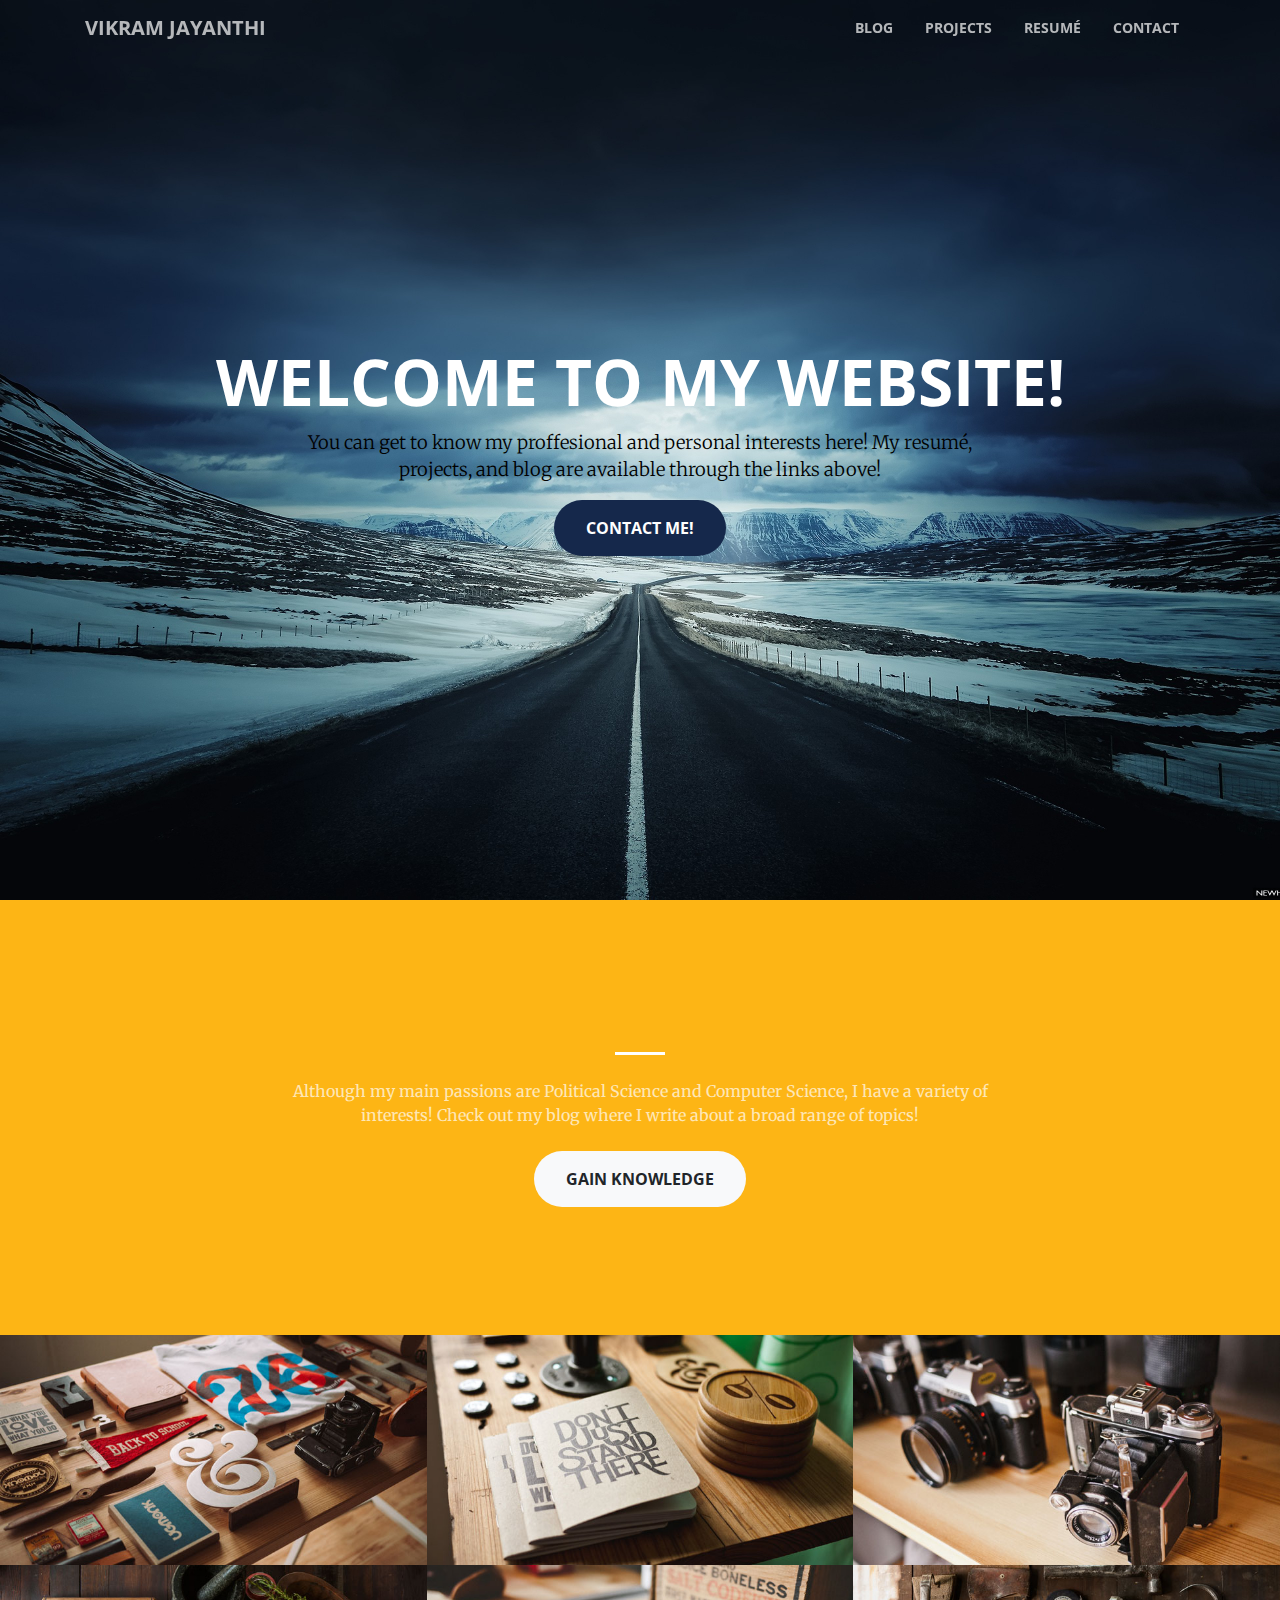
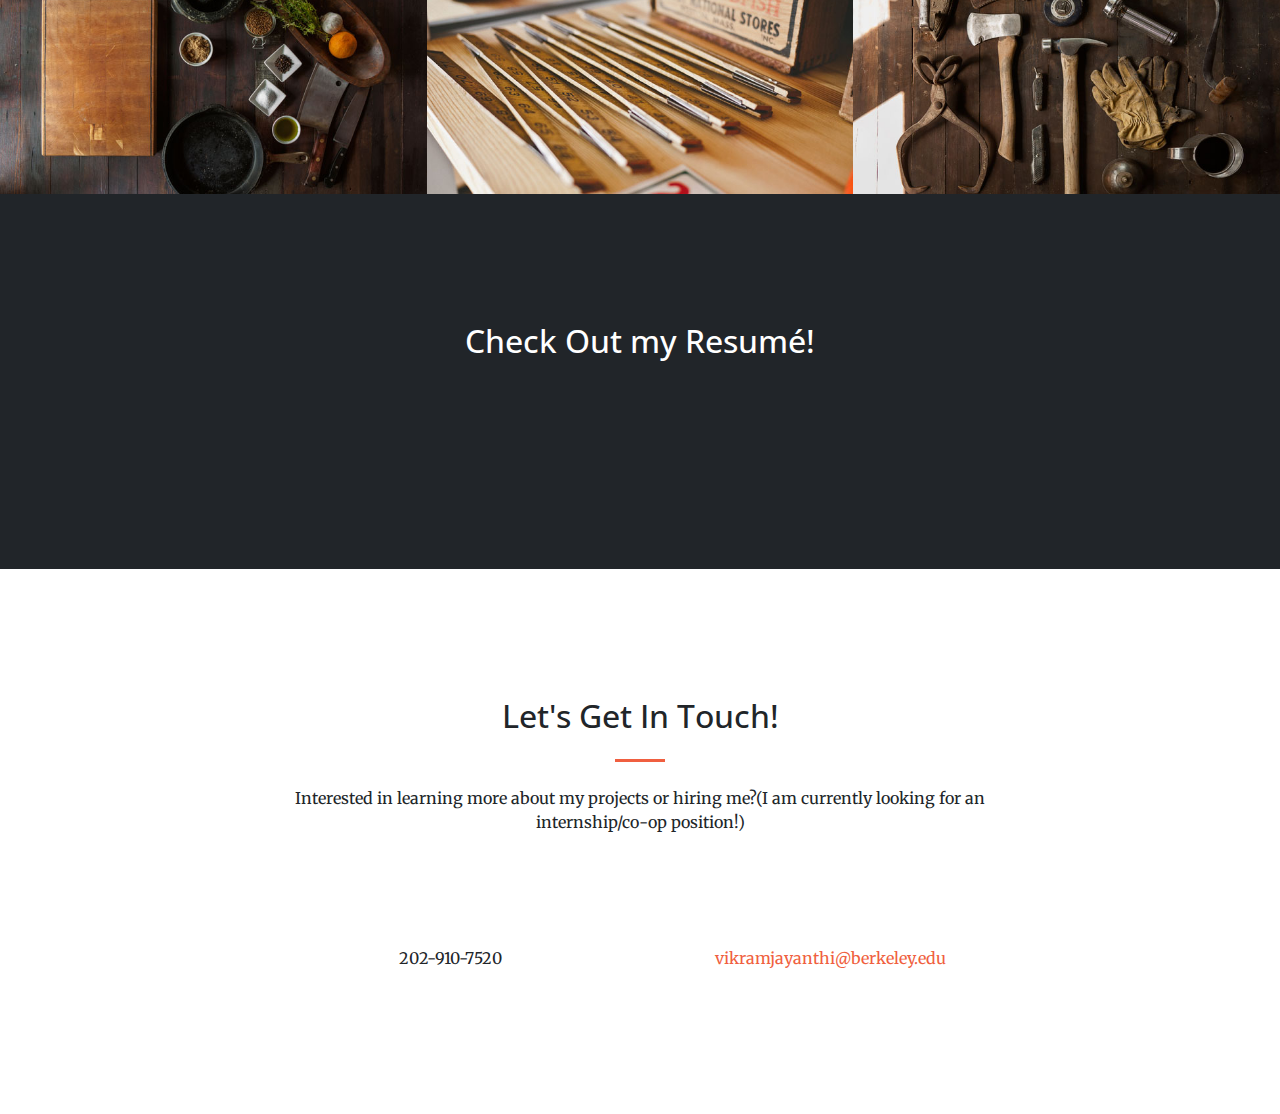
==== commit 5b61695c: "Customized some" ====
--- a/index.html
+++ b/index.html
@@ -8,7 +8,7 @@
     <meta name="description" content="">
     <meta name="author" content="">
 
-    <title>Creative - Start Bootstrap Theme</title>
+    <title>Vikram's Website</title>
 
     <!-- Bootstrap core CSS -->
     <link href="vendor/bootstrap/css/bootstrap.min.css" rel="stylesheet">
@@ -31,20 +31,20 @@
     <!-- Navigation -->
     <nav class="navbar navbar-expand-lg navbar-light fixed-top" id="mainNav">
       <div class="container">
-        <a class="navbar-brand js-scroll-trigger" href="#page-top">Start Bootstrap</a>
+        <a class="navbar-brand js-scroll-trigger" href="#page-top">Vikram Jayanthi</a>
         <button class="navbar-toggler navbar-toggler-right" type="button" data-toggle="collapse" data-target="#navbarResponsive" aria-controls="navbarResponsive" aria-expanded="false" aria-label="Toggle navigation">
           <span class="navbar-toggler-icon"></span>
         </button>
         <div class="collapse navbar-collapse" id="navbarResponsive">
           <ul class="navbar-nav ml-auto">
             <li class="nav-item">
-              <a class="nav-link js-scroll-trigger" href="#about">About</a>
-            </li>
-            <li class="nav-item">
-              <a class="nav-link js-scroll-trigger" href="#services">Services</a>
-            </li>
-            <li class="nav-item">
-              <a class="nav-link js-scroll-trigger" href="#portfolio">Portfolio</a>
+              <a class="nav-link js-scroll-trigger" href="#about">Blog</a>
+            </li>
+            <li class="nav-item">
+              <a class="nav-link js-scroll-trigger" href="#services">Projects</a>
+            </li>
+            <li class="nav-item">
+              <a class="nav-link js-scroll-trigger" href="#portfolio">Resumé</a>
             </li>
             <li class="nav-item">
               <a class="nav-link js-scroll-trigger" href="#contact">Contact</a>
@@ -59,13 +59,12 @@
         <div class="row">
           <div class="col-lg-10 mx-auto">
             <h1 class="text-uppercase">
-              <strong>Your Favorite Source of Free Bootstrap Themes</strong>
+              <strong>Welcome to my website!</strong>
             </h1>
-            <hr>
           </div>
           <div class="col-lg-8 mx-auto">
-            <p class="text-faded mb-5">Start Bootstrap can help you build better websites using the Bootstrap CSS framework! Just download your template and start going, no strings attached!</p>
-            <a class="btn btn-primary btn-xl js-scroll-trigger" href="#about">Find Out More</a>
+            <p style = "color : black; font-size : 1.3 rem">You can get to know my proffesional and personal interests here! My resumé, projects, and blog are available through the links above!</p>
+            <a class="btn btn-primary btn-xl js-scroll-trigger" href="#contact">Contact Me!</a>
           </div>
         </div>
       </div>
@@ -75,20 +74,20 @@
       <div class="container">
         <div class="row">
           <div class="col-lg-8 mx-auto text-center">
-            <h2 class="section-heading text-white">We've got what you need!</h2>
+            <h2 class="section-heading text-white"></h2>
             <hr class="light my-4">
-            <p class="text-faded mb-4">Start Bootstrap has everything you need to get your new website up and running in no time! All of the templates and themes on Start Bootstrap are open source, free to download, and easy to use. No strings attached!</p>
-            <a class="btn btn-light btn-xl js-scroll-trigger" href="#services">Get Started!</a>
-          </div>
-        </div>
-      </div>
-    </section>
-
-    <section id="services">
+            <p class="text-faded mb-4">Although my main passions are Political Science and Computer Science, I have a variety of interests! Check out my blog where I write about a broad range of topics!</p>
+            <a class="btn btn-light btn-xl js-scroll-trigger" href="#services">Gain Knowledge</a>
+          </div>
+        </div>
+      </div>
+    </section>
+
+    <!-- <section id="services">
       <div class="container">
         <div class="row">
           <div class="col-lg-12 text-center">
-            <h2 class="section-heading">At Your Service</h2>
+            <h2 class="section-heading">My Projects</h2>
             <hr class="my-4">
           </div>
         </div>
@@ -98,8 +97,8 @@
           <div class="col-lg-3 col-md-6 text-center">
             <div class="service-box mt-5 mx-auto">
               <i class="fa fa-4x fa-diamond text-primary mb-3 sr-icons"></i>
-              <h3 class="mb-3">Sturdy Templates</h3>
-              <p class="text-muted mb-0">Our templates are updated regularly so they don't break.</p>
+              <h3 class="mb-3">Revenue Focused</h3>
+              <p class="text-muted mb-0"></p>
             </div>
           </div>
           <div class="col-lg-3 col-md-6 text-center">
@@ -125,7 +124,7 @@
           </div>
         </div>
       </div>
-    </section>
+    </section> -->
 
     <section class="p-0" id="portfolio">
       <div class="container-fluid p-0">
@@ -226,8 +225,8 @@
 
     <section class="bg-dark text-white">
       <div class="container text-center">
-        <h2 class="mb-4">Free Download at Start Bootstrap!</h2>
-        <a class="btn btn-light btn-xl sr-button" href="http://startbootstrap.com/template-overviews/creative/">Download Now!</a>
+        <h2 class="mb-4">Check Out my Resumé!</h2>
+        <a class="btn btn-light btn-xl sr-button" href="https://vikramjayanthi.github.io./Resume/resumeIndex.html">View Now!</a>
       </div>
     </section>
 
@@ -237,18 +236,18 @@
           <div class="col-lg-8 mx-auto text-center">
             <h2 class="section-heading">Let's Get In Touch!</h2>
             <hr class="my-4">
-            <p class="mb-5">Ready to start your next project with us? That's great! Give us a call or send us an email and we will get back to you as soon as possible!</p>
+            <p class="mb-5">Interested in learning more about my projects or hiring me?(I am currently looking for an internship/co-op position!)</p>
           </div>
         </div>
         <div class="row">
           <div class="col-lg-4 ml-auto text-center">
             <i class="fa fa-phone fa-3x mb-3 sr-contact"></i>
-            <p>123-456-6789</p>
+            <p>202-910-7520</p>
           </div>
           <div class="col-lg-4 mr-auto text-center">
             <i class="fa fa-envelope-o fa-3x mb-3 sr-contact"></i>
             <p>
-              <a href="mailto:your-email@your-domain.com">feedback@startbootstrap.com</a>
+              <a href="mailto:vikramjayanthi@berkeley.edu">vikramjayanthi@berkeley.edu</a>
             </p>
           </div>
         </div>
--- a/css/creative.min.css
+++ b/css/creative.min.css
@@ -1 +1 @@
-body,html{width:100%;height:100%}body{font-family:Merriweather,'Helvetica Neue',Arial,sans-serif}hr{max-width:50px;border-width:3px;border-color:#f05f40}hr.light{border-color:#fff}a{color:#f05f40;-webkit-transition:all .2s;-moz-transition:all .2s;transition:all .2s}a:hover{color:#f05f40}h1,h2,h3,h4,h5,h6{font-family:'Open Sans','Helvetica Neue',Arial,sans-serif}.bg-primary{background-color:#f05f40!important}.bg-dark{background-color:#212529!important}.text-faded{color:rgba(255,255,255,.7)}section{padding:8rem 0}.section-heading{margin-top:0}::-moz-selection{color:#fff;background:#212529;text-shadow:none}::selection{color:#fff;background:#212529;text-shadow:none}img::selection{color:#fff;background:0 0}img::-moz-selection{color:#fff;background:0 0}#mainNav{border-bottom:1px solid rgba(33,37,41,.1);background-color:#fff;font-family:'Open Sans','Helvetica Neue',Arial,sans-serif;-webkit-transition:all .2s;-moz-transition:all .2s;transition:all .2s}#mainNav .navbar-brand{font-weight:700;text-transform:uppercase;color:#f05f40;font-family:'Open Sans','Helvetica Neue',Arial,sans-serif}#mainNav .navbar-brand:focus,#mainNav .navbar-brand:hover{color:#f05f40}#mainNav .navbar-nav>li.nav-item>a.nav-link,#mainNav .navbar-nav>li.nav-item>a.nav-link:focus{font-size:.9rem;font-weight:700;text-transform:uppercase;color:#212529}#mainNav .navbar-nav>li.nav-item>a.nav-link:focus:hover,#mainNav .navbar-nav>li.nav-item>a.nav-link:hover{color:#f05f40}#mainNav .navbar-nav>li.nav-item>a.nav-link.active,#mainNav .navbar-nav>li.nav-item>a.nav-link:focus.active{color:#f05f40!important;background-color:transparent}#mainNav .navbar-nav>li.nav-item>a.nav-link.active:hover,#mainNav .navbar-nav>li.nav-item>a.nav-link:focus.active:hover{background-color:transparent}@media (min-width:992px){#mainNav{border-color:transparent;background-color:transparent}#mainNav .navbar-brand{color:rgba(255,255,255,.7)}#mainNav .navbar-brand:focus,#mainNav .navbar-brand:hover{color:#fff}#mainNav .navbar-nav>li.nav-item>a.nav-link{padding:.5rem 1rem}#mainNav .navbar-nav>li.nav-item>a.nav-link,#mainNav .navbar-nav>li.nav-item>a.nav-link:focus{color:rgba(255,255,255,.7)}#mainNav .navbar-nav>li.nav-item>a.nav-link:focus:hover,#mainNav .navbar-nav>li.nav-item>a.nav-link:hover{color:#fff}#mainNav.navbar-shrink{border-bottom:1px solid rgba(33,37,41,.1);background-color:#fff}#mainNav.navbar-shrink .navbar-brand{color:#f05f40}#mainNav.navbar-shrink .navbar-brand:focus,#mainNav.navbar-shrink .navbar-brand:hover{color:#f05f40}#mainNav.navbar-shrink .navbar-nav>li.nav-item>a.nav-link,#mainNav.navbar-shrink .navbar-nav>li.nav-item>a.nav-link:focus{color:#212529}#mainNav.navbar-shrink .navbar-nav>li.nav-item>a.nav-link:focus:hover,#mainNav.navbar-shrink .navbar-nav>li.nav-item>a.nav-link:hover{color:#f05f40}}header.masthead{padding-top:10rem;padding-bottom:calc(10rem - 56px);background-image:url(../img/header.jpg);background-position:center center;-webkit-background-size:cover;-moz-background-size:cover;-o-background-size:cover;background-size:cover}header.masthead hr{margin-top:30px;margin-bottom:30px}header.masthead h1{font-size:2rem}header.masthead p{font-weight:300}@media (min-width:768px){header.masthead p{font-size:1.15rem}}@media (min-width:992px){header.masthead{height:100vh;min-height:650px;padding-top:0;padding-bottom:0}header.masthead h1{font-size:3rem}}@media (min-width:1200px){header.masthead h1{font-size:4rem}}.service-box{max-width:400px}.portfolio-box{position:relative;display:block;max-width:650px;margin:0 auto}.portfolio-box .portfolio-box-caption{position:absolute;bottom:0;display:block;width:100%;height:100%;text-align:center;opacity:0;color:#fff;background:rgba(240,95,64,.9);-webkit-transition:all .2s;-moz-transition:all .2s;transition:all .2s}.portfolio-box .portfolio-box-caption .portfolio-box-caption-content{position:absolute;top:50%;width:100%;transform:translateY(-50%);text-align:center}.portfolio-box .portfolio-box-caption .portfolio-box-caption-content .project-category,.portfolio-box .portfolio-box-caption .portfolio-box-caption-content .project-name{padding:0 15px;font-family:'Open Sans','Helvetica Neue',Arial,sans-serif}.portfolio-box .portfolio-box-caption .portfolio-box-caption-content .project-category{font-size:14px;font-weight:600;text-transform:uppercase}.portfolio-box .portfolio-box-caption .portfolio-box-caption-content .project-name{font-size:18px}.portfolio-box:hover .portfolio-box-caption{opacity:1}.portfolio-box:focus{outline:0}@media (min-width:768px){.portfolio-box .portfolio-box-caption .portfolio-box-caption-content .project-category{font-size:16px}.portfolio-box .portfolio-box-caption .portfolio-box-caption-content .project-name{font-size:22px}}.text-primary{color:#f05f40!important}.btn{font-weight:700;text-transform:uppercase;border:none;border-radius:300px;font-family:'Open Sans','Helvetica Neue',Arial,sans-serif}.btn-xl{padding:1rem 2rem}.btn-primary{background-color:#f05f40;border-color:#f05f40}.btn-primary:active,.btn-primary:focus,.btn-primary:hover{color:#fff;background-color:#ee4b28!important}.btn-primary:active,.btn-primary:focus{box-shadow:0 0 0 .2rem rgba(240,95,64,.5)!important}+body,html{width:100%;height:100%}body{font-family:Merriweather,'Helvetica Neue',Arial,sans-serif}hr{max-width:50px;border-width:3px;border-color:#f05f40}hr.light{border-color:#fff}a{color:#f05f40;-webkit-transition:all .2s;-moz-transition:all .2s;transition:all .2s}a:hover{color:#f05f40}h1,h2,h3,h4,h5,h6{font-family:'Open Sans','Helvetica Neue',Arial,sans-serif}.bg-primary{background-color:#FDB515!important}.bg-dark{background-color:#212529!important}.text-faded{color:rgba(255,255,255,.7)}section{padding:8rem 0}.section-heading{margin-top:0}::-moz-selection{color:#fff;background:#212529;text-shadow:none}::selection{color:#fff;background:#212529;text-shadow:none}img::selection{color:#fff;background:0 0}img::-moz-selection{color:#fff;background:0 0}#mainNav{border-bottom:1px solid rgba(33,37,41,.1);background-color:#fff;font-family:'Open Sans','Helvetica Neue',Arial,sans-serif;-webkit-transition:all .2s;-moz-transition:all .2s;transition:all .2s}#mainNav .navbar-brand{font-weight:700;text-transform:uppercase;color:#15284B;font-family:'Open Sans','Helvetica Neue',Arial,sans-serif}#mainNav .navbar-brand:focus,#mainNav .navbar-brand:hover{color:#f05f40}#mainNav .navbar-nav>li.nav-item>a.nav-link,#mainNav .navbar-nav>li.nav-item>a.nav-link:focus{font-size:.9rem;font-weight:700;text-transform:uppercase;color:#212529}#mainNav .navbar-nav>li.nav-item>a.nav-link:focus:hover,#mainNav .navbar-nav>li.nav-item>a.nav-link:hover{color:#f05f40}#mainNav .navbar-nav>li.nav-item>a.nav-link.active,#mainNav .navbar-nav>li.nav-item>a.nav-link:focus.active{color:#f05f40!important;background-color:transparent}#mainNav .navbar-nav>li.nav-item>a.nav-link.active:hover,#mainNav .navbar-nav>li.nav-item>a.nav-link:focus.active:hover{background-color:transparent}@media (min-width:992px){#mainNav{border-color:transparent;background-color:transparent}#mainNav .navbar-brand{color:rgba(255,255,255,.7)}#mainNav .navbar-brand:focus,#mainNav .navbar-brand:hover{color:#fff}#mainNav .navbar-nav>li.nav-item>a.nav-link{padding:.5rem 1rem}#mainNav .navbar-nav>li.nav-item>a.nav-link,#mainNav .navbar-nav>li.nav-item>a.nav-link:focus{color:rgba(255,255,255,.7)}#mainNav .navbar-nav>li.nav-item>a.nav-link:focus:hover,#mainNav .navbar-nav>li.nav-item>a.nav-link:hover{color:#fff}#mainNav.navbar-shrink{border-bottom:1px solid rgba(33,37,41,.1);background-color:#fff}#mainNav.navbar-shrink .navbar-brand{color:#f05f40}#mainNav.navbar-shrink .navbar-brand:focus,#mainNav.navbar-shrink .navbar-brand:hover{color:#f05f40}#mainNav.navbar-shrink .navbar-nav>li.nav-item>a.nav-link,#mainNav.navbar-shrink .navbar-nav>li.nav-item>a.nav-link:focus{color:#212529}#mainNav.navbar-shrink .navbar-nav>li.nav-item>a.nav-link:focus:hover,#mainNav.navbar-shrink .navbar-nav>li.nav-item>a.nav-link:hover{color:#f05f40}}header.masthead{padding-top:10rem;padding-bottom:calc(10rem - 56px);background-image:url(../img/roadHeader.jpg);background-position:center center;-webkit-background-size:cover;-moz-background-size:cover;-o-background-size:cover;background-size:cover}header.masthead hr{margin-top:30px;margin-bottom:30px}header.masthead h1{font-size:2rem}header.masthead p{font-weight:300}@media (min-width:768px){header.masthead p{font-size:1.15rem}}@media (min-width:992px){header.masthead{height:100vh;min-height:650px;padding-top:0;padding-bottom:0}header.masthead h1{font-size:3rem}}@media (min-width:1200px){header.masthead h1{font-size:4rem}}.service-box{max-width:400px}.portfolio-box{position:relative;display:block;max-width:650px;margin:0 auto}.portfolio-box .portfolio-box-caption{position:absolute;bottom:0;display:block;width:100%;height:100%;text-align:center;opacity:0;color:#fff;background:rgba(240,95,64,.9);-webkit-transition:all .2s;-moz-transition:all .2s;transition:all .2s}.portfolio-box .portfolio-box-caption .portfolio-box-caption-content{position:absolute;top:50%;width:100%;transform:translateY(-50%);text-align:center}.portfolio-box .portfolio-box-caption .portfolio-box-caption-content .project-category,.portfolio-box .portfolio-box-caption .portfolio-box-caption-content .project-name{padding:0 15px;font-family:'Open Sans','Helvetica Neue',Arial,sans-serif}.portfolio-box .portfolio-box-caption .portfolio-box-caption-content .project-category{font-size:14px;font-weight:600;text-transform:uppercase}.portfolio-box .portfolio-box-caption .portfolio-box-caption-content .project-name{font-size:18px}.portfolio-box:hover .portfolio-box-caption{opacity:1}.portfolio-box:focus{outline:0}@media (min-width:768px){.portfolio-box .portfolio-box-caption .portfolio-box-caption-content .project-category{font-size:16px}.portfolio-box .portfolio-box-caption .portfolio-box-caption-content .project-name{font-size:22px}}.text-primary{color:#f05f40!important}.btn{font-weight:700;text-transform:uppercase;border:none;border-radius:300px;font-family:'Open Sans','Helvetica Neue',Arial,sans-serif}.btn-xl{padding:1rem 2rem}.btn-primary{background-color:#15284B;border-color:#f05f40}.btn-primary:active,.btn-primary:focus,.btn-primary:hover{color:#fff;background-color:#FDB515!important}.btn-primary:active,.btn-primary:focus{box-shadow:0 0 0 .2rem rgba(240,95,64,.5)!important}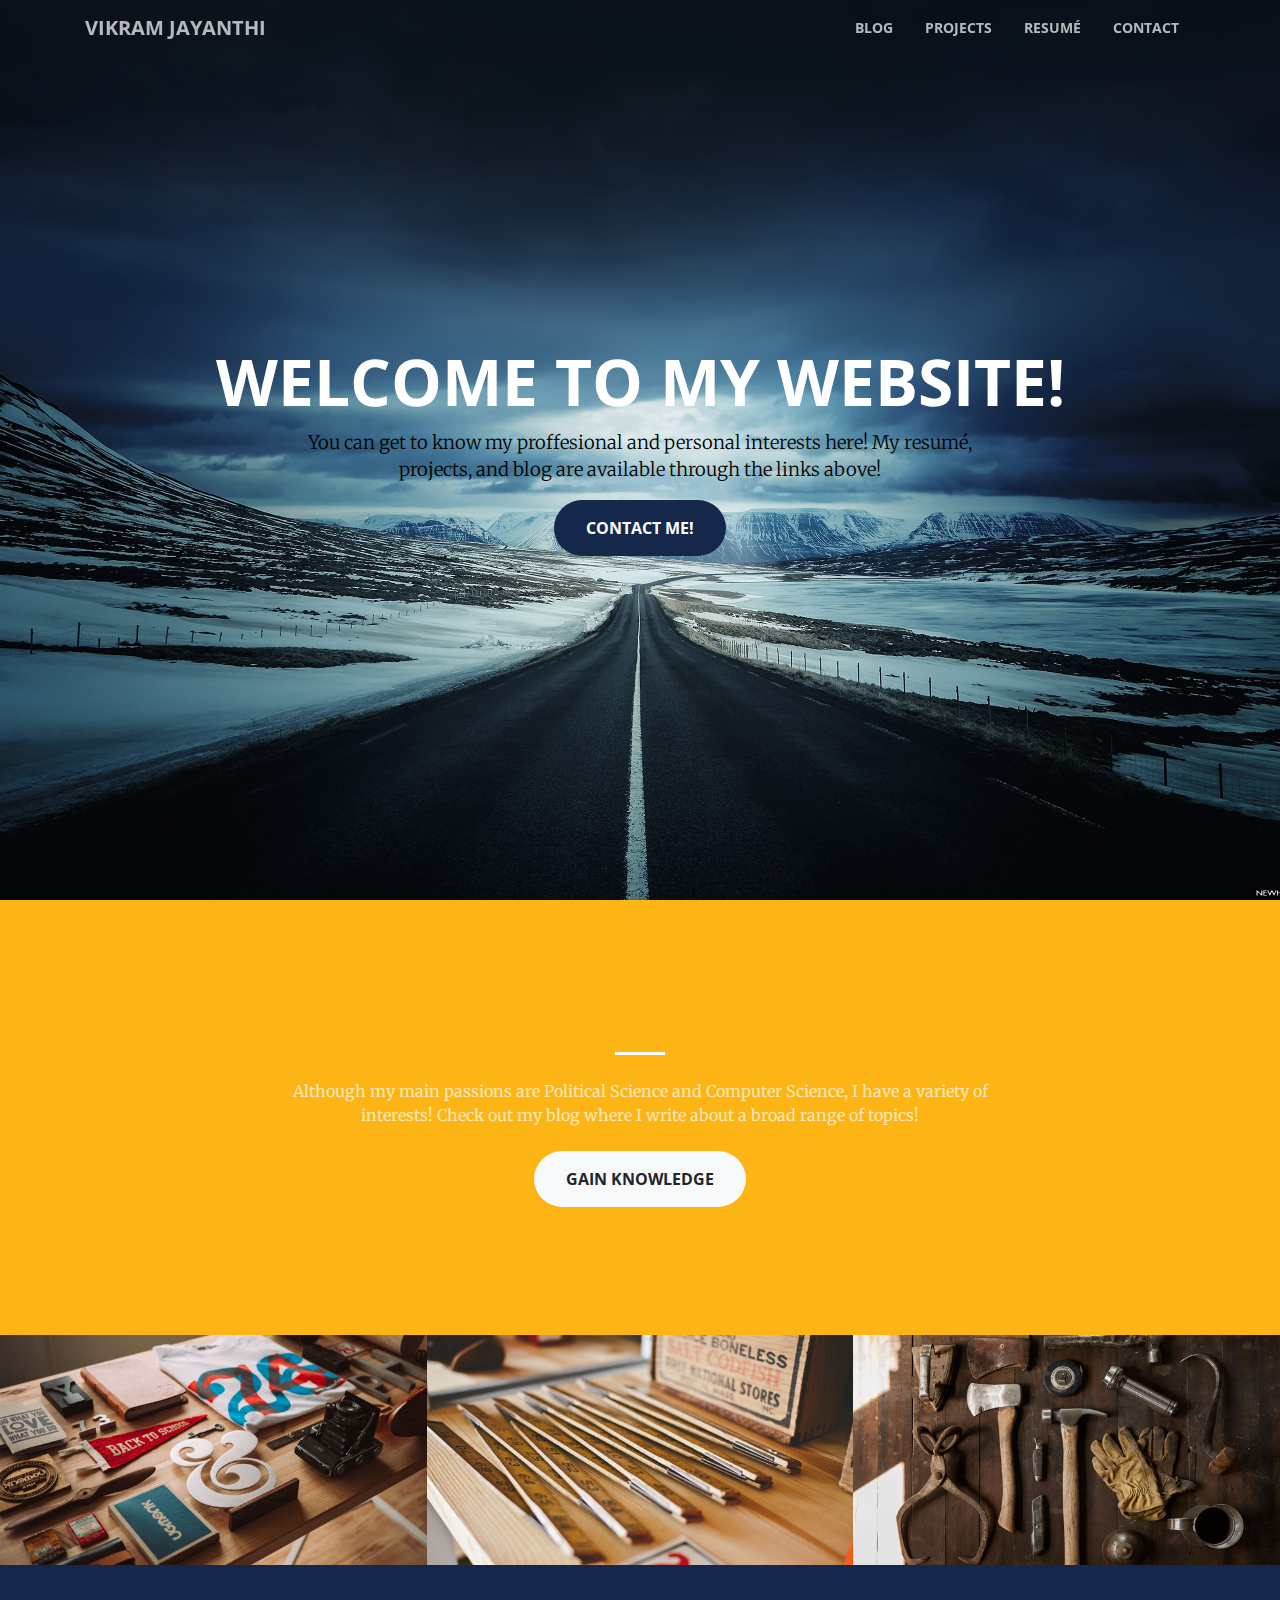
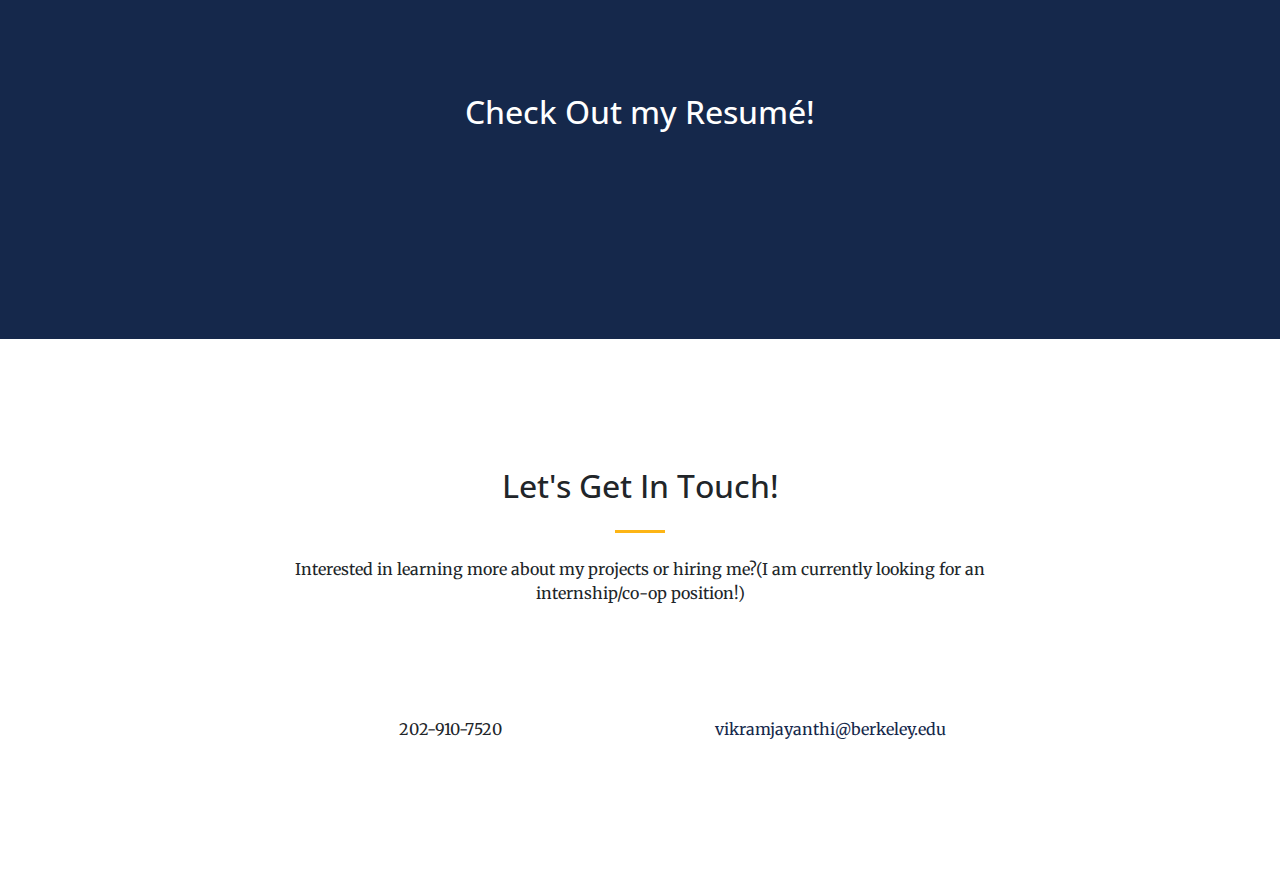
==== commit 27511ef7: "COLA SHIT" ====
--- a/index.html
+++ b/index.html
@@ -126,57 +126,14 @@
       </div>
     </section> -->
 
-    <section class="p-0" id="portfolio">
+
+     <section class="p-0" id="portfolio">
       <div class="container-fluid p-0">
         <div class="row no-gutters popup-gallery">
-          <div class="col-lg-4 col-sm-6">
+          <!--  ADD MORE PROJECTS HERE
+       -->    <div class="col-lg-4 col-sm-6">
             <a class="portfolio-box" href="img/portfolio/fullsize/1.jpg">
               <img class="img-fluid" src="img/portfolio/thumbnails/1.jpg" alt="">
-              <div class="portfolio-box-caption">
-                <div class="portfolio-box-caption-content">
-                  <div class="project-category text-faded">
-                    Category
-                  </div>
-                  <div class="project-name">
-                    Project Name
-                  </div>
-                </div>
-              </div>
-            </a>
-          </div>
-          <div class="col-lg-4 col-sm-6">
-            <a class="portfolio-box" href="img/portfolio/fullsize/2.jpg">
-              <img class="img-fluid" src="img/portfolio/thumbnails/2.jpg" alt="">
-              <div class="portfolio-box-caption">
-                <div class="portfolio-box-caption-content">
-                  <div class="project-category text-faded">
-                    Category
-                  </div>
-                  <div class="project-name">
-                    Project Name
-                  </div>
-                </div>
-              </div>
-            </a>
-          </div>
-          <div class="col-lg-4 col-sm-6">
-            <a class="portfolio-box" href="img/portfolio/fullsize/3.jpg">
-              <img class="img-fluid" src="img/portfolio/thumbnails/3.jpg" alt="">
-              <div class="portfolio-box-caption">
-                <div class="portfolio-box-caption-content">
-                  <div class="project-category text-faded">
-                    Category
-                  </div>
-                  <div class="project-name">
-                    Project Name
-                  </div>
-                </div>
-              </div>
-            </a>
-          </div>
-          <div class="col-lg-4 col-sm-6">
-            <a class="portfolio-box" href="img/portfolio/fullsize/4.jpg">
-              <img class="img-fluid" src="img/portfolio/thumbnails/4.jpg" alt="">
               <div class="portfolio-box-caption">
                 <div class="portfolio-box-caption-content">
                   <div class="project-category text-faded">
--- a/css/creative.min.css
+++ b/css/creative.min.css
@@ -1 +1,4 @@
-body,html{width:100%;height:100%}body{font-family:Merriweather,'Helvetica Neue',Arial,sans-serif}hr{max-width:50px;border-width:3px;border-color:#f05f40}hr.light{border-color:#fff}a{color:#f05f40;-webkit-transition:all .2s;-moz-transition:all .2s;transition:all .2s}a:hover{color:#f05f40}h1,h2,h3,h4,h5,h6{font-family:'Open Sans','Helvetica Neue',Arial,sans-serif}.bg-primary{background-color:#FDB515!important}.bg-dark{background-color:#212529!important}.text-faded{color:rgba(255,255,255,.7)}section{padding:8rem 0}.section-heading{margin-top:0}::-moz-selection{color:#fff;background:#212529;text-shadow:none}::selection{color:#fff;background:#212529;text-shadow:none}img::selection{color:#fff;background:0 0}img::-moz-selection{color:#fff;background:0 0}#mainNav{border-bottom:1px solid rgba(33,37,41,.1);background-color:#fff;font-family:'Open Sans','Helvetica Neue',Arial,sans-serif;-webkit-transition:all .2s;-moz-transition:all .2s;transition:all .2s}#mainNav .navbar-brand{font-weight:700;text-transform:uppercase;color:#15284B;font-family:'Open Sans','Helvetica Neue',Arial,sans-serif}#mainNav .navbar-brand:focus,#mainNav .navbar-brand:hover{color:#f05f40}#mainNav .navbar-nav>li.nav-item>a.nav-link,#mainNav .navbar-nav>li.nav-item>a.nav-link:focus{font-size:.9rem;font-weight:700;text-transform:uppercase;color:#212529}#mainNav .navbar-nav>li.nav-item>a.nav-link:focus:hover,#mainNav .navbar-nav>li.nav-item>a.nav-link:hover{color:#f05f40}#mainNav .navbar-nav>li.nav-item>a.nav-link.active,#mainNav .navbar-nav>li.nav-item>a.nav-link:focus.active{color:#f05f40!important;background-color:transparent}#mainNav .navbar-nav>li.nav-item>a.nav-link.active:hover,#mainNav .navbar-nav>li.nav-item>a.nav-link:focus.active:hover{background-color:transparent}@media (min-width:992px){#mainNav{border-color:transparent;background-color:transparent}#mainNav .navbar-brand{color:rgba(255,255,255,.7)}#mainNav .navbar-brand:focus,#mainNav .navbar-brand:hover{color:#fff}#mainNav .navbar-nav>li.nav-item>a.nav-link{padding:.5rem 1rem}#mainNav .navbar-nav>li.nav-item>a.nav-link,#mainNav .navbar-nav>li.nav-item>a.nav-link:focus{color:rgba(255,255,255,.7)}#mainNav .navbar-nav>li.nav-item>a.nav-link:focus:hover,#mainNav .navbar-nav>li.nav-item>a.nav-link:hover{color:#fff}#mainNav.navbar-shrink{border-bottom:1px solid rgba(33,37,41,.1);background-color:#fff}#mainNav.navbar-shrink .navbar-brand{color:#f05f40}#mainNav.navbar-shrink .navbar-brand:focus,#mainNav.navbar-shrink .navbar-brand:hover{color:#f05f40}#mainNav.navbar-shrink .navbar-nav>li.nav-item>a.nav-link,#mainNav.navbar-shrink .navbar-nav>li.nav-item>a.nav-link:focus{color:#212529}#mainNav.navbar-shrink .navbar-nav>li.nav-item>a.nav-link:focus:hover,#mainNav.navbar-shrink .navbar-nav>li.nav-item>a.nav-link:hover{color:#f05f40}}header.masthead{padding-top:10rem;padding-bottom:calc(10rem - 56px);background-image:url(../img/roadHeader.jpg);background-position:center center;-webkit-background-size:cover;-moz-background-size:cover;-o-background-size:cover;background-size:cover}header.masthead hr{margin-top:30px;margin-bottom:30px}header.masthead h1{font-size:2rem}header.masthead p{font-weight:300}@media (min-width:768px){header.masthead p{font-size:1.15rem}}@media (min-width:992px){header.masthead{height:100vh;min-height:650px;padding-top:0;padding-bottom:0}header.masthead h1{font-size:3rem}}@media (min-width:1200px){header.masthead h1{font-size:4rem}}.service-box{max-width:400px}.portfolio-box{position:relative;display:block;max-width:650px;margin:0 auto}.portfolio-box .portfolio-box-caption{position:absolute;bottom:0;display:block;width:100%;height:100%;text-align:center;opacity:0;color:#fff;background:rgba(240,95,64,.9);-webkit-transition:all .2s;-moz-transition:all .2s;transition:all .2s}.portfolio-box .portfolio-box-caption .portfolio-box-caption-content{position:absolute;top:50%;width:100%;transform:translateY(-50%);text-align:center}.portfolio-box .portfolio-box-caption .portfolio-box-caption-content .project-category,.portfolio-box .portfolio-box-caption .portfolio-box-caption-content .project-name{padding:0 15px;font-family:'Open Sans','Helvetica Neue',Arial,sans-serif}.portfolio-box .portfolio-box-caption .portfolio-box-caption-content .project-category{font-size:14px;font-weight:600;text-transform:uppercase}.portfolio-box .portfolio-box-caption .portfolio-box-caption-content .project-name{font-size:18px}.portfolio-box:hover .portfolio-box-caption{opacity:1}.portfolio-box:focus{outline:0}@media (min-width:768px){.portfolio-box .portfolio-box-caption .portfolio-box-caption-content .project-category{font-size:16px}.portfolio-box .portfolio-box-caption .portfolio-box-caption-content .project-name{font-size:22px}}.text-primary{color:#f05f40!important}.btn{font-weight:700;text-transform:uppercase;border:none;border-radius:300px;font-family:'Open Sans','Helvetica Neue',Arial,sans-serif}.btn-xl{padding:1rem 2rem}.btn-primary{background-color:#15284B;border-color:#f05f40}.btn-primary:active,.btn-primary:focus,.btn-primary:hover{color:#fff;background-color:#FDB515!important}.btn-primary:active,.btn-primary:focus{box-shadow:0 0 0 .2rem rgba(240,95,64,.5)!important}+body,html{width:100%;height:100%}body{font-family:Merriweather,'Helvetica Neue',Arial,sans-serif}hr{max-width:50px;border-width:3px;border-color: #FDB515}hr.light{border-color:#fff}a{color:#15284B;-webkit-transition:all .2s;-moz-transition:all .2s;transition:all .2s}a:hover{color:#FDB515}h1,h2,h3,h4,h5,h6{font-family:'Open Sans','Helvetica Neue',Arial,sans-serif}.bg-primary{background-color:#FDB515!important}.bg-dark{background-color:#15284B!important}.text-faded{color:rgba(255,255,255,.7)}section{padding:8rem 0}.section-heading{margin-top:0}::-moz-selection{color:#fff;background:#212529;text-shadow:none}::selection{color:#fff;background:#212529;text-shadow:none}img::selection{color:#fff;background:0 0}img::-moz-selection{color:#fff;background:0 0}#mainNav{border-bottom:1px solid rgba(33,37,41,.1);background-color:#fff;font-family:'Open Sans','Helvetica Neue',Arial,sans-serif;-webkit-transition:all .2s;-moz-transition:all .2s;transition:all .2s}#mainNav .navbar-brand{font-weight:700;text-transform:uppercase;color:#15284B;font-family:'Open Sans','Helvetica Neue',Arial,sans-serif}#mainNav .navbar-brand:focus,#mainNav .navbar-brand:hover{color:#FDB515}#mainNav .navbar-nav>li.nav-item>a.nav-link,#mainNav .navbar-nav>li.nav-item>a.nav-link:focus{font-size:.9rem;font-weight:700;text-transform:uppercase;color:#212529}#mainNav .navbar-nav>li.nav-item>a.nav-link:focus:hover,#mainNav .navbar-nav>li.nav-item>a.nav-link:hover{color:#FDB515}#mainNav .navbar-nav>li.nav-item>a.nav-link.active,#mainNav .navbar-nav>li.nav-item>a.nav-link:focus.active{color:#f05f40!important;background-color:transparent}#mainNav .navbar-nav>li.nav-item>a.nav-link.active:hover,#mainNav .navbar-nav>li.nav-item>a.nav-link:focus.active:hover{background-color:transparent}@media (min-width:992px){#mainNav{border-color:transparent;background-color:transparent}#mainNav .navbar-brand{color:rgba(255,255,255,.7)}#mainNav .navbar-brand:focus,#mainNav .navbar-brand:hover{color:#fff}#mainNav .navbar-nav>li.nav-item>a.nav-link{padding:.5rem 1rem}#mainNav .navbar-nav>li.nav-item>a.nav-link,#mainNav .navbar-nav>li.nav-item>a.nav-link:focus{color:rgba(255,255,255,.7)}#mainNav .navbar-nav>li.nav-item>a.nav-link:focus:hover,#mainNav .navbar-nav>li.nav-item>a.nav-link:hover{color:#fff}#mainNav.navbar-shrink{border-bottom:1px solid rgba(33,37,41,.1);background-color:#fff}#mainNav.navbar-shrink .navbar-brand{color:#f05f40}#mainNav.navbar-shrink .navbar-brand:focus,#mainNav.navbar-shrink .navbar-brand:hover{color:#FDB515}#mainNav.navbar-shrink .navbar-nav>li.nav-item>a.nav-link,#mainNav.navbar-shrink .navbar-nav>li.nav-item>a.nav-link:focus{color:#212529}#mainNav.navbar-shrink .navbar-nav>li.nav-item>a.nav-link:focus:hover,#mainNav.navbar-shrink .navbar-nav>li.nav-item>a.nav-link:hover{color:#FDB515}}header.masthead{padding-top:10rem;padding-bottom:calc(10rem - 56px);background-image:url(../img/roadHeader.jpg);background-position:center center;-webkit-background-size:cover;-moz-background-size:cover;-o-background-size:cover;background-size:cover}header.masthead hr{margin-top:30px;margin-bottom:30px}header.masthead h1{font-size:2rem}header.masthead p{font-weight:300}@media (min-width:768px){header.masthead p{font-size:1.15rem}}@media (min-width:992px){header.masthead{height:100vh;min-height:650px;padding-top:0;padding-bottom:0}header.masthead h1{font-size:3rem}}@media (min-width:1200px){header.masthead h1{font-size:4rem}}.service-box{max-width:400px}.portfolio-box{position:relative;display:block;max-width:650px;margin:0 auto}.portfolio-box .portfolio-box-caption{position:absolute;bottom:0;display:block;width:100%;height:100%;text-align:center;opacity:0;color:#fff;-webkit-transition:all .2s;-moz-transition:all .2s;transition:all .2s}.portfolio-box .portfolio-box-caption .portfolio-box-caption-content{position:absolute;top:50%;width:100%;transform:translateY(-50%);text-align:center}.portfolio-box .portfolio-box-caption .portfolio-box-caption-content .project-category,.portfolio-box .portfolio-box-caption .portfolio-box-caption-content .project-name{padding:0 15px;font-family:'Open Sans','Helvetica Neue',Arial,sans-serif}.portfolio-box .portfolio-box-caption .portfolio-box-caption-content .project-category{font-size:14px;font-weight:600;text-transform:uppercase}.portfolio-box .portfolio-box-caption .portfolio-box-caption-content .project-name{font-size:18px}.portfolio-box:hover .portfolio-box-caption{opacity:1}.portfolio-box:focus{outline:0}@media (min-width:768px){.portfolio-box .portfolio-box-caption .portfolio-box-caption-content .project-category{font-size:16px}.portfolio-box .portfolio-box-caption .portfolio-box-caption-content .project-name{font-size:22px}}.text-primary{color:#f05f40!important}.btn{font-weight:700;text-transform:uppercase;border:none;border-radius:300px;font-family:'Open Sans','Helvetica Neue',Arial,sans-serif}.btn-xl{padding:1rem 2rem}.btn-primary{background-color:#15284B;border-color:#f05f40}.btn-primary:active,.btn-primary:focus,.btn-primary:hover{color:#fff;background-color:#FDB515!important}.btn-primary:active,.btn-primary:focus{box-shadow:0 0 0 .2rem rgba(240,95,64,.5)!important}
+/*
+.portfolio-box .portfolio-box-caption background color for project hover color
+*/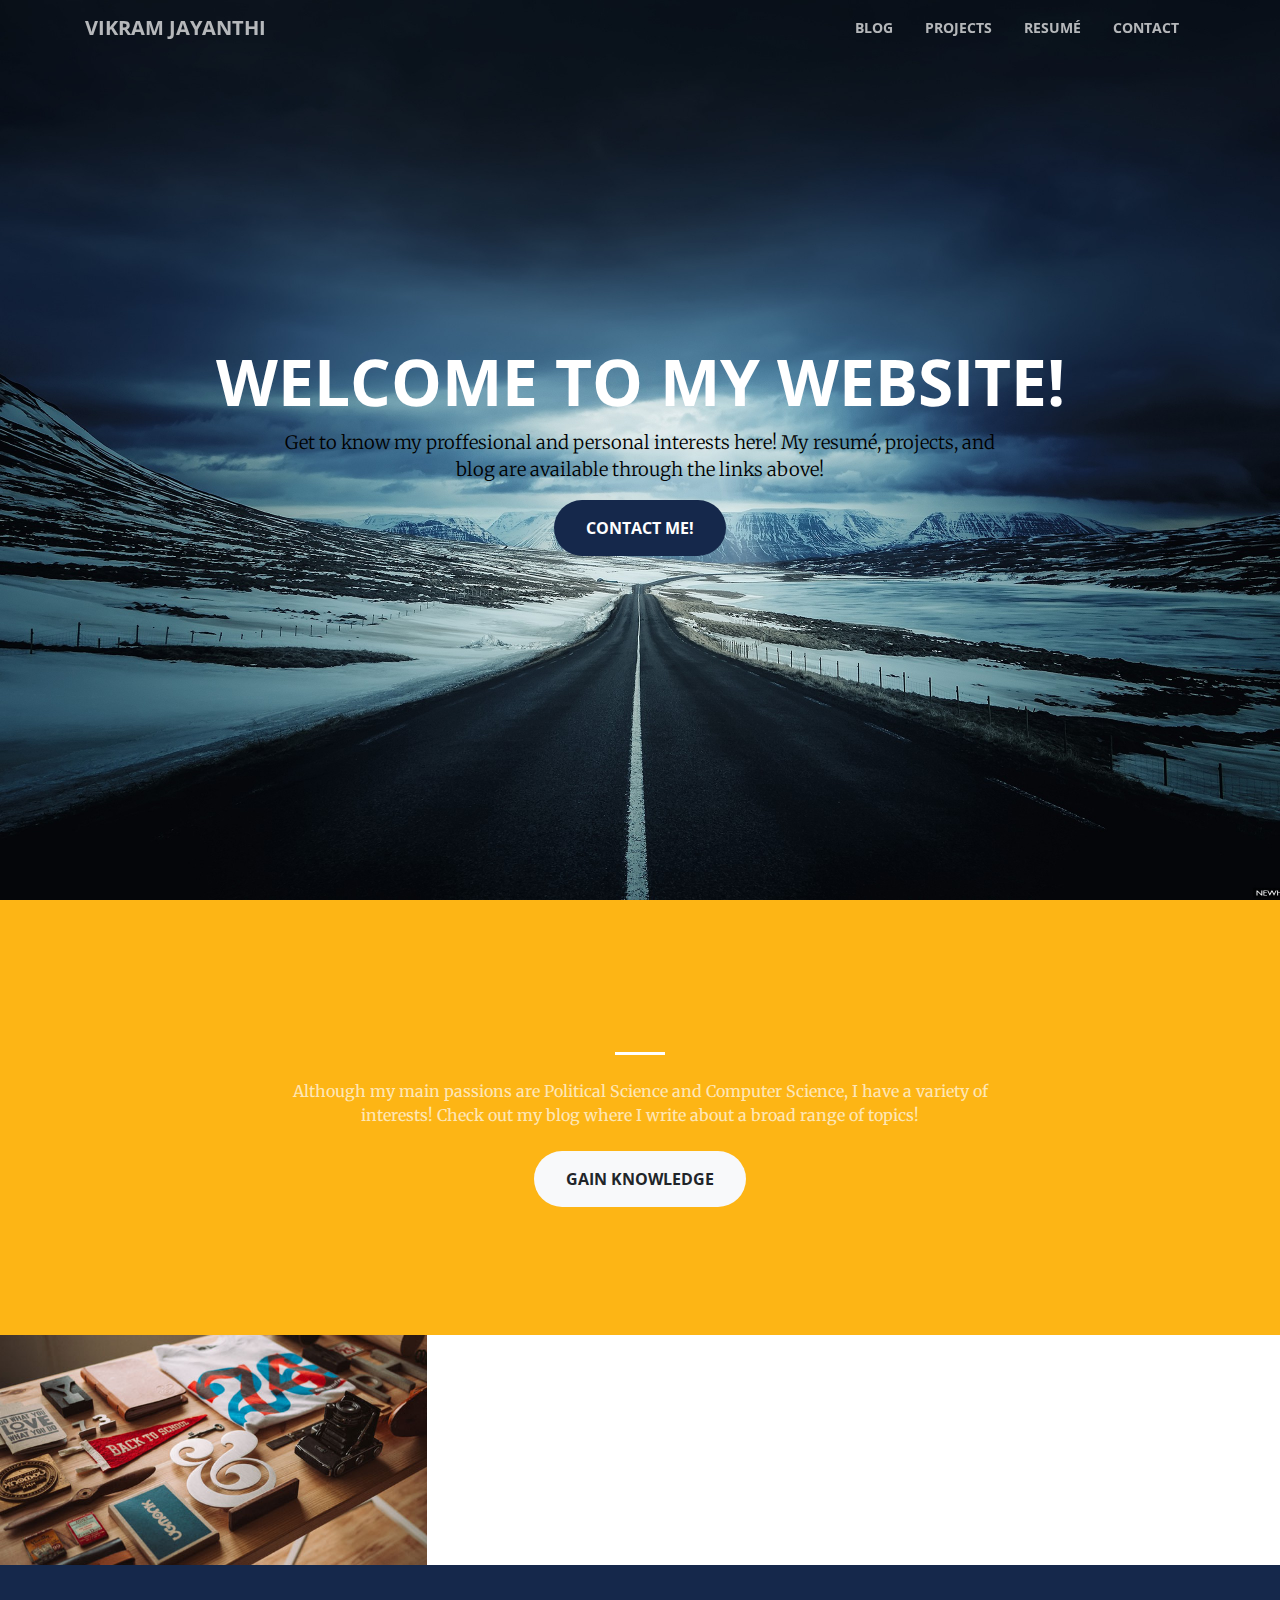
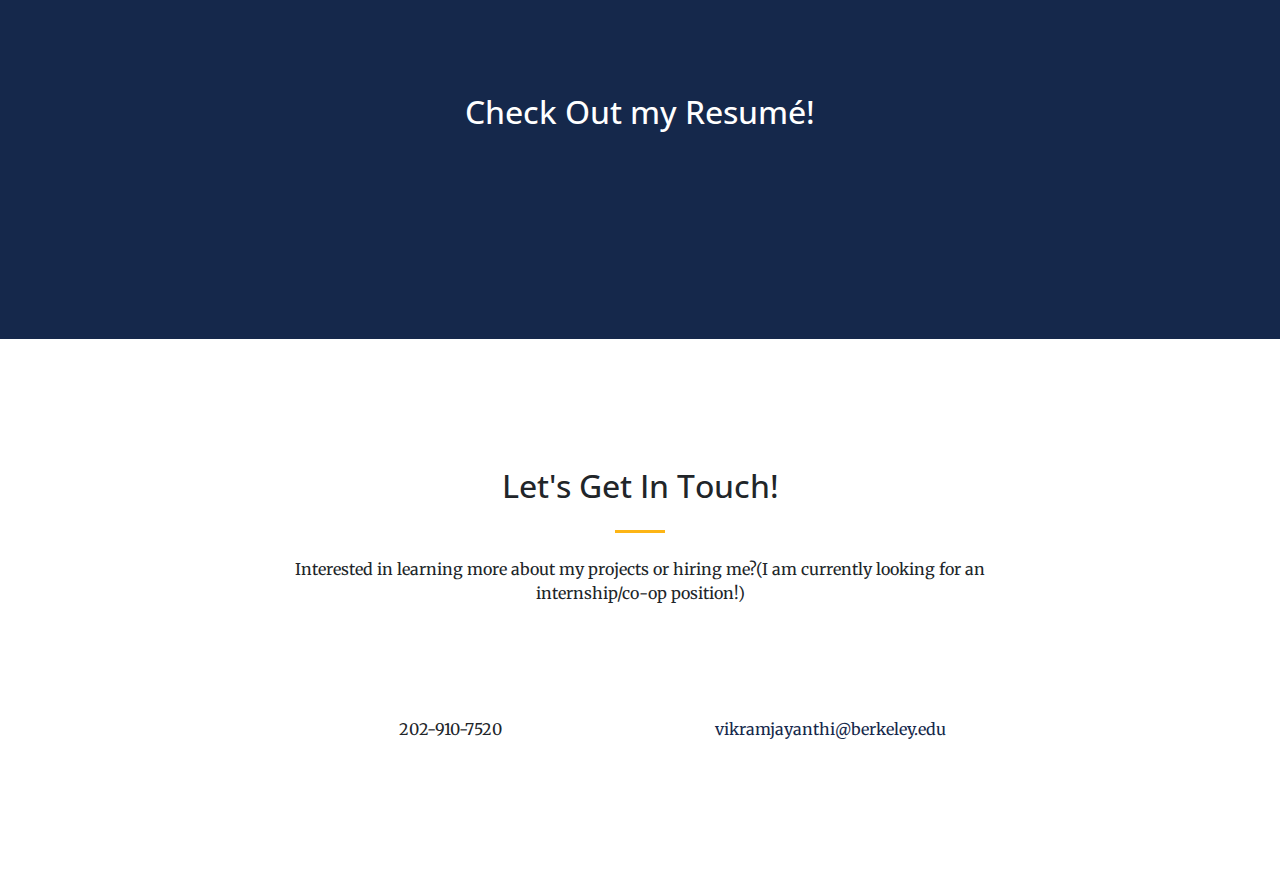
==== commit 326f7e40: "Aestheticsss" ====
--- a/index.html
+++ b/index.html
@@ -44,7 +44,7 @@
               <a class="nav-link js-scroll-trigger" href="#services">Projects</a>
             </li>
             <li class="nav-item">
-              <a class="nav-link js-scroll-trigger" href="#portfolio">Resumé</a>
+              <a class="nav-link js-scroll-trigger" href="https://vikramjayanthi.github.io./Resume/resumeIndex.html">Resumé</a>
             </li>
             <li class="nav-item">
               <a class="nav-link js-scroll-trigger" href="#contact">Contact</a>
@@ -63,7 +63,7 @@
             </h1>
           </div>
           <div class="col-lg-8 mx-auto">
-            <p style = "color : black; font-size : 1.3 rem">You can get to know my proffesional and personal interests here! My resumé, projects, and blog are available through the links above!</p>
+            <p style = "color : black; font-size : 1.3 rem">Get to know my proffesional and personal interests here! My resumé, projects, and blog are available through the links above!</p>
             <a class="btn btn-primary btn-xl js-scroll-trigger" href="#contact">Contact Me!</a>
           </div>
         </div>
@@ -133,14 +133,14 @@
           <!--  ADD MORE PROJECTS HERE
        -->    <div class="col-lg-4 col-sm-6">
             <a class="portfolio-box" href="img/portfolio/fullsize/1.jpg">
-              <img class="img-fluid" src="img/portfolio/thumbnails/1.jpg" alt="">
+              <img class="img-fluid" src="img/portfolio/fullsize/1.jpg" alt="">
               <div class="portfolio-box-caption">
                 <div class="portfolio-box-caption-content">
                   <div class="project-category text-faded">
-                    Category
+                    Alexa Skill Development
                   </div>
                   <div class="project-name">
-                    Project Name
+                    Political Pundit
                   </div>
                 </div>
               </div>
@@ -152,10 +152,10 @@
               <div class="portfolio-box-caption">
                 <div class="portfolio-box-caption-content">
                   <div class="project-category text-faded">
-                    Category
+                    Web-App Development(Transportation)
                   </div>
                   <div class="project-name">
-                    Project Name
+                    Berkeley Maps
                   </div>
                 </div>
               </div>
@@ -167,10 +167,10 @@
               <div class="portfolio-box-caption">
                 <div class="portfolio-box-caption-content">
                   <div class="project-category text-faded">
-                    Category
+                    Video Game Development
                   </div>
                   <div class="project-name">
-                    Project Name
+                    Dungeons of Dark Souls
                   </div>
                 </div>
               </div>
